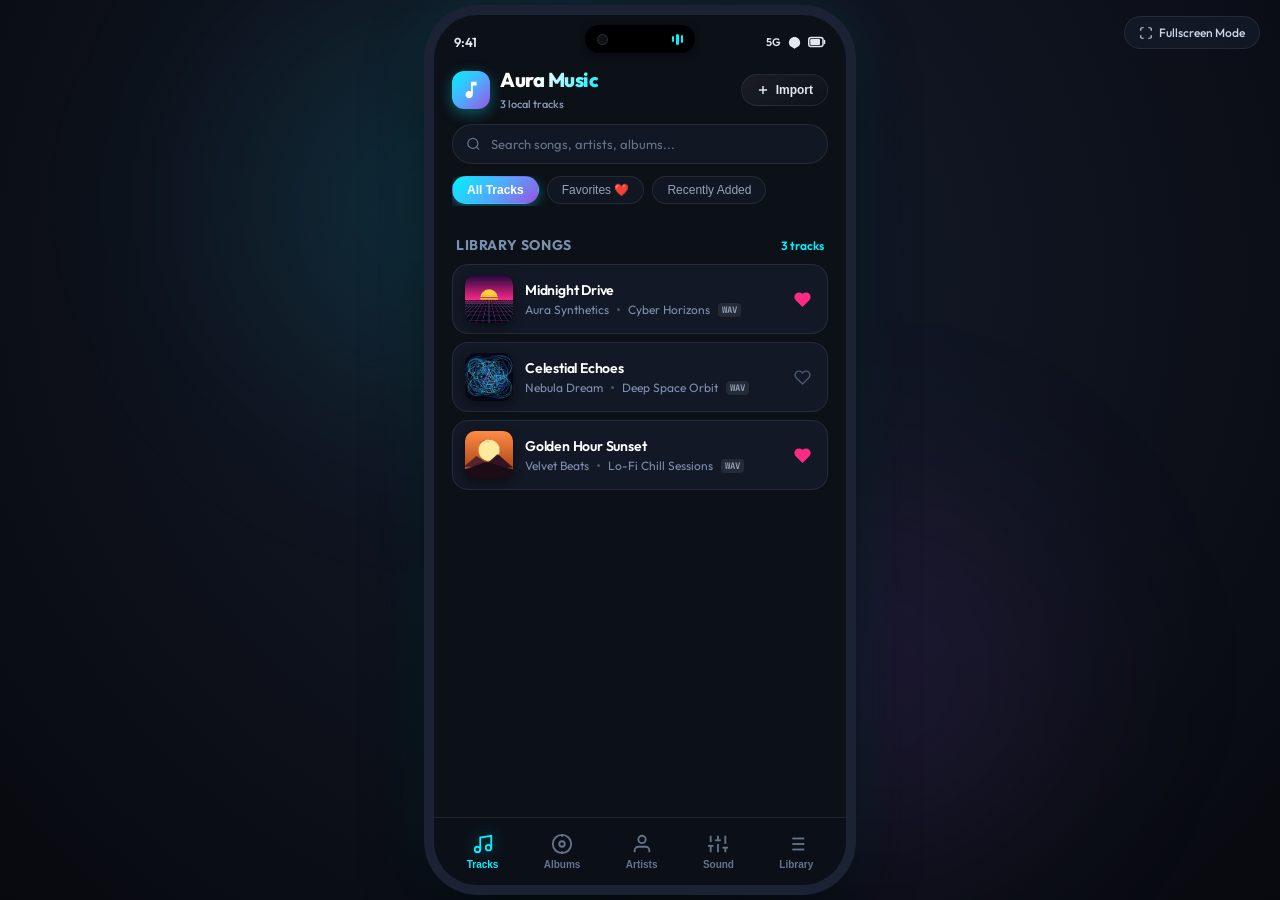
==== index.html @ 07eed544 "feat: initial commit for Aura Local MP3 Player (Web + Android)" ====
<!DOCTYPE html>
<html lang="en">
<head>
  <meta charset="UTF-8">
  <meta name="viewport" content="width=device-width, initial-scale=1.0, maximum-scale=1.0, user-scalable=no, viewport-fit=cover">
  <title>Aura — Local MP3 & Audio Player</title>
  <meta name="description" content="Sleek, high-fidelity local MP3 music player with 5-band equalizer, audio visualizer, ID3 tags, and offline IndexedDB library.">
  <meta name="theme-color" content="#07090e">
  <meta name="apple-mobile-web-app-capable" content="yes">
  <meta name="apple-mobile-web-app-status-bar-style" content="black-translucent">
  <link rel="manifest" href="manifest.json">
  <link rel="icon" type="image/png" href="assets/icon-192.png">
  <link rel="stylesheet" href="style.css">
</head>
<body>

  <!-- Desktop Device Viewport Frame Wrapper -->
  <div class="device-viewport" id="device-viewport">
    
    <!-- Ambient Background Neon Glows -->
    <div class="ambient-glow-1"></div>
    <div class="ambient-glow-2"></div>

    <!-- Desktop Toolbar (For toggling Phone Mockup Frame vs Edge-to-Edge) -->
    <div class="desktop-controls-bar">
      <button class="desktop-btn" id="toggle-desktop-frame" title="Toggle Fullscreen vs Mobile Mockup">
        <svg width="14" height="14" viewBox="0 0 24 24" fill="none" stroke="currentColor" stroke-width="2">
          <path d="M8 3H5a2 2 0 0 0-2 2v3m18 0V5a2 2 0 0 0-2-2h-3m0 18h3a2 2 0 0 0 2-2v-3M3 16v3a2 2 0 0 0 2 2h3"/>
        </svg>
        <span>Fullscreen Mode</span>
      </button>
    </div>

    <!-- Phone Shell / App Root -->
    <main class="mobile-shell" id="mobile-shell">

      <!-- Dynamic Island / Hardware Notch -->
      <div class="mobile-notch-island" id="notch-island">
        <div class="island-camera"></div>
        <div class="island-audio-indicator">
          <span></span><span></span><span></span>
        </div>
      </div>

      <!-- Mobile Status Bar -->
      <header class="mobile-status-bar">
        <span class="status-time">9:41</span>
        <div class="status-bar-icons">
          <span>5G</span>
          <svg width="15" height="15" viewBox="0 0 24 24" fill="currentColor">
            <path d="M12 3c-4.97 0-9 4.03-9 9 0 2.12.74 4.07 1.97 5.61L12 22l7.03-4.39C20.26 16.07 21 14.12 21 12c0-4.97-4.03-9-9-9z"/>
          </svg>
          <svg width="18" height="12" viewBox="0 0 24 14" fill="currentColor">
            <rect x="1" y="1" width="19" height="12" rx="3" fill="none" stroke="currentColor" stroke-width="2"/>
            <rect x="3" y="3" width="13" height="8" rx="1.5" fill="currentColor"/>
            <path d="M22 5v4" stroke="currentColor" stroke-width="2" stroke-linecap="round"/>
          </svg>
        </div>
      </header>

      <!-- App Header & Navigation Toolbar -->
      <section class="app-header">
        <div class="header-top-row">
          <div class="brand-wrapper">
            <div class="brand-icon-box">
              <svg viewBox="0 0 24 24">
                <path d="M12 3v10.55c-.59-.34-1.27-.55-2-.55-2.21 0-4 1.79-4 4s1.79 4 4 4 4-1.79 4-4V7h4V3h-6z"/>
              </svg>
            </div>
            <div class="brand-text">
              <h1>Aura Music</h1>
              <span class="library-stat">0 local tracks</span>
            </div>
          </div>

          <button class="import-trigger-btn" id="import-trigger-btn" title="Add MP3s">
            <svg width="14" height="14" viewBox="0 0 24 24" fill="none" stroke="currentColor" stroke-width="2.5">
              <line x1="12" y1="5" x2="12" y2="19"></line>
              <line x1="5" y1="12" x2="19" y2="12"></line>
            </svg>
            <span>Import</span>
          </button>
        </div>

        <!-- Search Bar -->
        <div class="search-container">
          <svg class="search-icon" viewBox="0 0 24 24" fill="none" stroke="currentColor" stroke-width="2">
            <circle cx="11" cy="11" r="8"></circle>
            <line x1="21" y1="21" x2="16.65" y2="16.65"></line>
          </svg>
          <input type="text" class="search-input" id="search-input" placeholder="Search songs, artists, albums..." autocomplete="off">
          <button class="search-clear-btn" id="search-clear">&times;</button>
        </div>

        <!-- Filter Chips Row -->
        <div class="filter-chips-row">
          <button class="filter-chip active" data-filter="all">All Tracks</button>
          <button class="filter-chip" data-filter="fav">Favorites ❤️</button>
          <button class="filter-chip" data-filter="recent">Recently Added</button>
        </div>
      </section>

      <!-- Scrollable Main View Area -->
      <div class="app-content">

        <!-- 1. Tracks View -->
        <section class="view-section active-view" id="view-tracks">
          
          <!-- Empty State (Shown when no tracks are loaded) -->
          <div class="empty-library-card" id="empty-library-state">
            <div class="empty-icon-pulse">
              <svg viewBox="0 0 24 24" fill="none" stroke-width="1.8">
                <path d="M9 18V5l12-2v13"></path>
                <circle cx="6" cy="18" r="3"></circle>
                <circle cx="18" cy="16" r="3"></circle>
              </svg>
            </div>
            <h2 class="empty-title">Your Library is Empty</h2>
            <p class="empty-desc">Tap below to load local MP3 files or music folders from your device storage.</p>
            <div class="empty-actions-group">
              <button class="primary-action-btn" onclick="document.getElementById('file-input-files').click()">
                <svg width="16" height="16" viewBox="0 0 24 24" fill="none" stroke="currentColor" stroke-width="2">
                  <path d="M21 15v4a2 2 0 0 1-2 2H5a2 2 0 0 1-2-2v-4"></path>
                  <polyline points="17 8 12 3 7 8"></polyline>
                  <line x1="12" y1="3" x2="12" y2="15"></line>
                </svg>
                Select MP3 Files
              </button>
              <button class="secondary-action-btn" onclick="document.getElementById('file-input-folder').click()">
                <svg width="15" height="15" viewBox="0 0 24 24" fill="none" stroke="currentColor" stroke-width="2">
                  <path d="M22 19a2 2 0 0 1-2 2H4a2 2 0 0 1-2-2V5a2 2 0 0 1 2-2h5l2 3h9a2 2 0 0 1 2 2z"></path>
                </svg>
                Select Music Folder
              </button>
              <button class="secondary-action-btn" onclick="auraApp.loadDefaultDemoTracks(true)">
                <svg width="15" height="15" viewBox="0 0 24 24" fill="none" stroke="currentColor" stroke-width="2">
                  <polygon points="5 3 19 12 5 21 5 3"></polygon>
                </svg>
                Load Built-in Demo Tracks
              </button>
            </div>
          </div>

          <!-- Tracks List Container -->
          <div class="track-list-header">
            <span class="section-headline">Library Songs</span>
            <span class="tracks-count-badge" id="tracks-count-badge">0 tracks</span>
          </div>
          <div class="tracks-container" id="tracks-container"></div>
        </section>

        <!-- 2. Albums View -->
        <section class="view-section" id="view-albums">
          <div class="track-list-header">
            <span class="section-headline">Albums</span>
          </div>
          <div class="albums-grid" id="albums-grid"></div>
        </section>

        <!-- 3. Artists View -->
        <section class="view-section" id="view-artists">
          <div class="track-list-header">
            <span class="section-headline">Artists</span>
          </div>
          <div class="artists-list" id="artists-list"></div>
        </section>

        <!-- 4. Equalizer View -->
        <section class="view-section" id="view-eq">
          <div class="eq-view-container">
            <div class="eq-card">
              <div class="eq-header-row">
                <h3>5-Band Studio Equalizer</h3>
                <span style="font-size:11px; color:var(--cyan-bright); font-weight:600;">32-bit DSP</span>
              </div>

              <!-- EQ Presets -->
              <div class="eq-presets-chips">
                <button class="preset-chip active" data-preset="flat">Flat</button>
                <button class="preset-chip" data-preset="bass">Bass Boost</button>
                <button class="preset-chip" data-preset="edm">EDM / Club</button>
                <button class="preset-chip" data-preset="rock">Rock</button>
                <button class="preset-chip" data-preset="vocal">Vocal</button>
                <button class="preset-chip" data-preset="acoustic">Acoustic</button>
                <button class="preset-chip" data-preset="chill">Chill Lo-Fi</button>
                <button class="preset-chip" data-preset="night">Night Mode</button>
              </div>

              <!-- Sliders Rack -->
              <div class="eq-sliders-rack">
                <div class="eq-slider-col">
                  <span class="eq-slider-gain-label">0dB</span>
                  <div class="eq-range-wrapper">
                    <input type="range" class="eq-vertical-slider" min="-12" max="12" step="0.5" value="0">
                  </div>
                  <span class="eq-slider-freq-label">60Hz</span>
                </div>

                <div class="eq-slider-col">
                  <span class="eq-slider-gain-label">0dB</span>
                  <div class="eq-range-wrapper">
                    <input type="range" class="eq-vertical-slider" min="-12" max="12" step="0.5" value="0">
                  </div>
                  <span class="eq-slider-freq-label">230Hz</span>
                </div>

                <div class="eq-slider-col">
                  <span class="eq-slider-gain-label">0dB</span>
                  <div class="eq-range-wrapper">
                    <input type="range" class="eq-vertical-slider" min="-12" max="12" step="0.5" value="0">
                  </div>
                  <span class="eq-slider-freq-label">910Hz</span>
                </div>

                <div class="eq-slider-col">
                  <span class="eq-slider-gain-label">0dB</span>
                  <div class="eq-range-wrapper">
                    <input type="range" class="eq-vertical-slider" min="-12" max="12" step="0.5" value="0">
                  </div>
                  <span class="eq-slider-freq-label">3.6kHz</span>
                </div>

                <div class="eq-slider-col">
                  <span class="eq-slider-gain-label">0dB</span>
                  <div class="eq-range-wrapper">
                    <input type="range" class="eq-vertical-slider" min="-12" max="12" step="0.5" value="0">
                  </div>
                  <span class="eq-slider-freq-label">14kHz</span>
                </div>
              </div>

              <!-- FX Section (Bass Boost) -->
              <div class="eq-fx-row">
                <div class="fx-card">
                  <div class="fx-title">
                    <span>Bass Resonator</span>
                    <span id="bass-val-label" style="color:var(--purple-vibrant)">+0dB</span>
                  </div>
                  <input type="range" class="fx-slider" id="bass-boost-slider" min="0" max="10" step="0.5" value="0">
                </div>
                <div class="fx-card">
                  <div class="fx-title">
                    <span>Visualizer Style</span>
                    <span style="color:var(--cyan-bright)">Active</span>
                  </div>
                  <div style="font-size:11px; color:#8fa0be; margin-top:4px;">Toggle in player sheet</div>
                </div>
              </div>

            </div>
          </div>
        </section>

        <!-- 5. Playlists View -->
        <section class="view-section" id="view-playlists">
          <div class="playlist-header-actions">
            <span class="section-headline">Playlists & Collections</span>
            <button class="create-playlist-btn" id="create-playlist-btn">
              <svg width="14" height="14" viewBox="0 0 24 24" fill="none" stroke="currentColor" stroke-width="2.5">
                <line x1="12" y1="5" x2="12" y2="19"></line>
                <line x1="5" y1="12" x2="19" y2="12"></line>
              </svg>
              <span>New Playlist</span>
            </button>
          </div>
          <div class="playlists-list" id="playlists-list"></div>
        </section>

      </div>

      <!-- Docked Floating Mini Player -->
      <aside class="mini-player-container" id="mini-player" style="display:none;">
        <div class="mini-progress-track">
          <div class="mini-progress-fill" id="mini-progress-fill"></div>
        </div>

        <div class="mini-thumb-spinning" id="mini-thumb-spinning">
          <img id="mini-cover-img" src="assets/icon-192.png" alt="Cover">
          <div class="mini-center-hole"></div>
        </div>

        <div class="mini-track-meta">
          <div class="mini-track-title" id="mini-title">Track Title</div>
          <div class="mini-track-artist" id="mini-artist">Artist</div>
        </div>

        <div class="mini-controls-cluster">
          <button class="mini-btn mini-play-btn" id="mini-play-btn" title="Play/Pause">
            <svg viewBox="0 0 24 24"><polygon points="5 3 19 12 5 21 5 3"></polygon></svg>
          </button>
          <button class="mini-btn" id="mini-next-btn" title="Next Track">
            <svg width="20" height="20" viewBox="0 0 24 24" fill="none" stroke="currentColor" stroke-width="2">
              <polygon points="5 4 15 12 5 20 5 4"></polygon>
              <line x1="19" y1="5" x2="19" y2="19"></line>
            </svg>
          </button>
        </div>
      </aside>

      <!-- Bottom Tab Navigation Bar -->
      <nav class="bottom-nav-bar">
        <button class="nav-item-btn active" data-view="tracks">
          <svg viewBox="0 0 24 24" fill="none"><path d="M9 18V5l12-2v13"/><circle cx="6" cy="18" r="3"/><circle cx="18" cy="16" r="3"/></svg>
          <span>Tracks</span>
        </button>
        <button class="nav-item-btn" data-view="albums">
          <svg viewBox="0 0 24 24" fill="none"><circle cx="12" cy="12" r="10"/><circle cx="12" cy="12" r="3"/><line x1="12" y1="2" x2="12" y2="4"/><line x1="12" y1="20" x2="12" y2="22"/></svg>
          <span>Albums</span>
        </button>
        <button class="nav-item-btn" data-view="artists">
          <svg viewBox="0 0 24 24" fill="none"><path d="M20 21v-2a4 4 0 0 0-4-4H8a4 4 0 0 0-4 4v2"/><circle cx="12" cy="7" r="4"/></svg>
          <span>Artists</span>
        </button>
        <button class="nav-item-btn" data-view="eq">
          <svg viewBox="0 0 24 24" fill="none"><line x1="4" y1="21" x2="4" y2="14"/><line x1="4" y1="10" x2="4" y2="3"/><line x1="12" y1="21" x2="12" y2="12"/><line x1="12" y1="8" x2="12" y2="3"/><line x1="20" y1="21" x2="20" y2="16"/><line x1="20" y1="12" x2="20" y2="3"/><line x1="1" y1="14" x2="7" y2="14"/><line x1="9" y1="8" x2="15" y2="8"/><line x1="17" y1="16" x2="23" y2="16"/></svg>
          <span>Sound</span>
        </button>
        <button class="nav-item-btn" data-view="playlists">
          <svg viewBox="0 0 24 24" fill="none"><line x1="8" y1="6" x2="21" y2="6"/><line x1="8" y1="12" x2="21" y2="12"/><line x1="8" y1="18" x2="21" y2="18"/><line x1="3" y1="6" x2="3.01" y2="6"/><line x1="3" y1="12" x2="3.01" y2="12"/><line x1="3" y1="18" x2="3.01" y2="18"/></svg>
          <span>Library</span>
        </button>
      </nav>

      <!-- Full-Screen Now Playing Sheet Modal -->
      <div class="player-sheet-modal" id="player-sheet-modal">
        <div class="sheet-drag-handle" id="sheet-drag-handle"></div>

        <div class="sheet-top-nav">
          <button class="sheet-nav-btn" id="sheet-close-btn" title="Minimize">
            <svg width="20" height="20" viewBox="0 0 24 24" fill="none" stroke="currentColor" stroke-width="2">
              <polyline points="6 9 12 15 18 9"></polyline>
            </svg>
          </button>
          <div class="sheet-top-title">
            <span>Playing from Local Library</span>
            <h3>Now Playing</h3>
          </div>
          <button class="sheet-nav-btn" id="btn-eq-shortcut" title="Equalizer">
            <svg width="18" height="18" viewBox="0 0 24 24" fill="none" stroke="currentColor" stroke-width="2">
              <line x1="4" y1="21" x2="4" y2="14"/><line x1="4" y1="10" x2="4" y2="3"/>
              <line x1="12" y1="21" x2="12" y2="12"/><line x1="12" y1="8" x2="12" y2="3"/>
              <line x1="20" y1="21" x2="20" y2="16"/><line x1="20" y1="12" x2="20" y2="3"/>
            </svg>
          </button>
        </div>

        <!-- Center Display: Vinyl Record + Canvas Visualizer -->
        <div class="player-art-visualizer-container">
          <canvas class="visualizer-canvas-layer" id="visualizer-canvas" width="320" height="320"></canvas>
          
          <div class="vinyl-disc-wrapper" id="vinyl-disc-wrapper">
            <div class="vinyl-grooves"></div>
            <div class="vinyl-center-art">
              <img id="vinyl-cover-img" src="assets/icon-192.png" alt="Cover">
            </div>
            <div class="vinyl-spindle-hole"></div>
          </div>

          <button class="visualizer-mode-toggle" id="viz-mode-toggle" title="Switch Visualizer Style">BARS</button>
        </div>

        <!-- Song Metadata Row -->
        <div class="sheet-song-info">
          <div class="sheet-title-col">
            <h2 class="sheet-song-title" id="sheet-title">Song Title</h2>
            <p class="sheet-song-artist" id="sheet-artist">Artist — Album</p>
          </div>
          <button class="sheet-fav-btn" id="sheet-fav-btn" title="Favorite">
            <svg viewBox="0 0 24 24" fill="none" stroke="currentColor" stroke-width="2">
              <path d="M20.84 4.61a5.5 5.5 0 0 0-7.78 0L12 5.67l-1.06-1.06a5.5 5.5 0 0 0-7.78 7.78l1.06 1.06L12 21.23l7.78-7.78 1.06-1.06a5.5 5.5 0 0 0 0-7.78z"></path>
            </svg>
          </button>
        </div>

        <!-- Scrubber -->
        <div class="scrubber-container">
          <div class="scrub-bar" id="scrub-bar">
            <div class="scrub-progress" id="scrub-progress">
              <div class="scrub-thumb"></div>
            </div>
          </div>
          <div class="time-row">
            <span id="time-current">0:00</span>
            <span id="time-total">0:00</span>
          </div>
        </div>

        <!-- Main Controls -->
        <div class="core-controls-row">
          <button class="ctrl-btn" id="btn-shuffle" title="Shuffle">
            <svg width="20" height="20" viewBox="0 0 24 24" fill="none" stroke="currentColor" stroke-width="2">
              <polyline points="16 3 21 3 21 8"></polyline>
              <line x1="4" y1="20" x2="21" y2="3"></line>
              <polyline points="21 16 21 21 16 21"></polyline>
              <line x1="15" y1="15" x2="21" y2="21"></line>
              <line x1="4" y1="4" x2="9" y2="9"></line>
            </svg>
          </button>

          <button class="ctrl-btn" id="btn-prev" title="Previous">
            <svg width="28" height="28" viewBox="0 0 24 24" fill="none" stroke="currentColor" stroke-width="2">
              <polygon points="19 20 9 12 19 4 19 20"></polygon>
              <line x1="5" y1="19" x2="5" y2="5"></line>
            </svg>
          </button>

          <button class="main-play-pause-btn" id="btn-main-play" title="Play/Pause">
            <svg viewBox="0 0 24 24"><polygon points="5 3 19 12 5 21 5 3"></polygon></svg>
          </button>

          <button class="ctrl-btn" id="btn-next" title="Next">
            <svg width="28" height="28" viewBox="0 0 24 24" fill="none" stroke="currentColor" stroke-width="2">
              <polygon points="5 4 15 12 5 20 5 4"></polygon>
              <line x1="19" y1="5" x2="19" y2="19"></line>
            </svg>
          </button>

          <button class="ctrl-btn active" id="btn-repeat" title="Repeat">
            <svg width="20" height="20" viewBox="0 0 24 24" fill="none" stroke="currentColor" stroke-width="2">
              <polyline points="17 1 21 5 17 9"></polyline>
              <path d="M3 11V9a4 4 0 0 1 4-4h14"></path>
              <polyline points="7 23 3 19 7 15"></polyline>
              <path d="M21 13v2a4 4 0 0 1-4 4H3"></path>
            </svg>
          </button>
        </div>

        <!-- Secondary Actions (Speed, Sleep Timer, Track Metadata) -->
        <div class="secondary-actions-bar">
          <button class="sec-action-btn" id="btn-speed" title="Playback Speed">
            <svg viewBox="0 0 24 24" fill="none"><circle cx="12" cy="12" r="10"/><polyline points="12 6 12 12 14 14"/></svg>
            <span>1.0x</span>
          </button>

          <button class="sec-action-btn" id="btn-timer" title="Sleep Timer">
            <svg viewBox="0 0 24 24" fill="none"><path d="M21 12.79A9 9 0 1 1 11.21 3 7 7 0 0 0 21 12.79z"/></svg>
            <span>Timer</span>
          </button>

          <button class="sec-action-btn" id="btn-info" title="Track ID3 Tags">
            <svg viewBox="0 0 24 24" fill="none"><circle cx="12" cy="12" r="10"/><line x1="12" y1="16" x2="12" y2="12"/><line x1="12" y1="8" x2="12.01" y2="8"/></svg>
            <span>Details</span>
          </button>
        </div>

      </div>

      <!-- Modals -->

      <!-- 1. Import Modal -->
      <div class="modal-overlay" id="import-modal">
        <div class="modal-card-bottom">
          <div class="modal-header-row">
            <h3>Add Local Music</h3>
            <button class="modal-close-btn">&times;</button>
          </div>
          <div class="import-options-grid">
            <div class="import-opt-card" id="opt-pick-files">
              <div class="import-opt-icon">
                <svg viewBox="0 0 24 24"><path d="M14 2H6a2 2 0 0 0-2 2v16a2 2 0 0 0 2 2h12a2 2 0 0 0 2-2V8z"/><polyline points="14 2 14 8 20 8"/><line x1="12" y1="18" x2="12" y2="12"/><line x1="9" y1="15" x2="15" y2="15"/></svg>
              </div>
              <div class="import-opt-text">
                <h4>Select Audio Files</h4>
                <p>Choose MP3, WAV, M4A, FLAC, or OGG tracks</p>
              </div>
            </div>

            <div class="import-opt-card" id="opt-pick-folder">
              <div class="import-opt-icon" style="background:linear-gradient(135deg, #4facfe, #00f2fe);">
                <svg viewBox="0 0 24 24"><path d="M22 19a2 2 0 0 1-2 2H4a2 2 0 0 1-2-2V5a2 2 0 0 1 2-2h5l2 3h9a2 2 0 0 1 2 2z"/></svg>
              </div>
              <div class="import-opt-text">
                <h4>Import Entire Music Folder</h4>
                <p>Import all audio files from a directory at once</p>
              </div>
            </div>

            <div class="import-opt-card" id="opt-add-demos">
              <div class="import-opt-icon" style="background:linear-gradient(135deg, #ff2a85, #ff7300);">
                <svg viewBox="0 0 24 24"><polygon points="5 3 19 12 5 21 5 3"></polygon></svg>
              </div>
              <div class="import-opt-text">
                <h4>Load High-Fi Demo Tracks</h4>
                <p>Synthwave, Ambient Space, and Lo-Fi Chill</p>
              </div>
            </div>

            <div class="import-opt-card" id="opt-clear-all" style="border-color:rgba(255, 68, 68, 0.3);">
              <div class="import-opt-icon" style="background:linear-gradient(135deg, #ff416c, #ff4b2b);">
                <svg viewBox="0 0 24 24"><polyline points="3 6 5 6 21 6"/><path d="M19 6v14a2 2 0 0 1-2 2H7a2 2 0 0 1-2-2V6m3 0V4a2 2 0 0 1 2-2h4a2 2 0 0 1 2 2v2"/></svg>
              </div>
              <div class="import-opt-text">
                <h4 style="color:#ff6b6b">Clear Library Cache</h4>
                <p>Remove all stored offline tracks from device</p>
              </div>
            </div>
          </div>
        </div>
      </div>

      <!-- 2. Sleep Timer Modal -->
      <div class="modal-overlay" id="timer-modal">
        <div class="modal-card-bottom">
          <div class="modal-header-row">
            <h3>Sleep Timer</h3>
            <button class="modal-close-btn">&times;</button>
          </div>
          <div style="display:grid; grid-template-columns:1fr 1fr; gap:10px;">
            <button class="secondary-action-btn timer-opt-btn" data-minutes="15">15 Minutes</button>
            <button class="secondary-action-btn timer-opt-btn" data-minutes="30">30 Minutes</button>
            <button class="secondary-action-btn timer-opt-btn" data-minutes="45">45 Minutes</button>
            <button class="secondary-action-btn timer-opt-btn" data-minutes="60">1 Hour</button>
            <button class="secondary-action-btn timer-opt-btn" data-minutes="0" style="grid-column:1/-1; color:#ff6b6b; border-color:rgba(255,68,68,0.3)">Turn Off Timer</button>
          </div>
        </div>
      </div>

      <!-- 3. Track Details / ID3 Inspector Modal -->
      <div class="modal-overlay" id="info-modal">
        <div class="modal-card-bottom">
          <div class="modal-header-row">
            <h3>Track Metadata</h3>
            <button class="modal-close-btn">&times;</button>
          </div>
          <div style="display:flex; flex-direction:column; gap:12px; font-size:13px;">
            <div style="display:flex; justify-content:space-between; border-bottom:1px solid rgba(255,255,255,0.06); padding-bottom:8px;">
              <span style="color:#7b8fae;">Title</span>
              <strong id="info-title" style="color:#fff;">-</strong>
            </div>
            <div style="display:flex; justify-content:space-between; border-bottom:1px solid rgba(255,255,255,0.06); padding-bottom:8px;">
              <span style="color:#7b8fae;">Artist</span>
              <strong id="info-artist" style="color:#fff;">-</strong>
            </div>
            <div style="display:flex; justify-content:space-between; border-bottom:1px solid rgba(255,255,255,0.06); padding-bottom:8px;">
              <span style="color:#7b8fae;">Album</span>
              <strong id="info-album" style="color:#fff;">-</strong>
            </div>
            <div style="display:flex; justify-content:space-between; border-bottom:1px solid rgba(255,255,255,0.06); padding-bottom:8px;">
              <span style="color:#7b8fae;">Genre / Year</span>
              <strong style="color:#fff;"><span id="info-genre">-</span> / <span id="info-year">-</span></strong>
            </div>
            <div style="display:flex; justify-content:space-between; border-bottom:1px solid rgba(255,255,255,0.06); padding-bottom:8px;">
              <span style="color:#7b8fae;">Format & Storage</span>
              <strong style="color:var(--cyan-bright);"><span id="info-format">-</span> • <span id="info-size">-</span></strong>
            </div>
          </div>
      <!-- 4. Playlist Modal -->
      <div class="modal-overlay" id="playlist-modal">
        <div class="modal-card-bottom">
          <div class="modal-header-row">
            <h3>New Playlist</h3>
            <button class="modal-close-btn">&times;</button>
          </div>
          <div style="display:flex; flex-direction:column; gap:14px;">
            <input type="text" id="playlist-name-input" class="search-input" placeholder="Playlist name (e.g. Chill Beats)" style="border-radius:12px; padding:0 16px;">
            <button class="primary-action-btn" id="save-playlist-btn">Create Playlist</button>
          </div>
        </div>
      </div>

      <!-- Toast Notice -->
      <div class="toast-notice" id="toast-notice">Notice message</div>

      <!-- Hidden Native File Inputs -->
      <input type="file" id="file-input-files" multiple accept="audio/*,.mp3,.wav,.ogg,.m4a,.flac,.aac" style="display:none;">
      <input type="file" id="file-input-folder" webkitdirectory style="display:none;">

    </main>
  </div>

  <!-- JavaScript Modules -->
  <script src="id3-parser.js"></script>
  <script src="db.js"></script>
  <script src="audio-engine.js"></script>
  <script src="app.js"></script>
  <script>
    // Register Service Worker for Offline PWA Installation
    if ('serviceWorker' in navigator) {
      window.addEventListener('load', () => {
        navigator.serviceWorker.register('./sw.js').catch(err => {
          console.log('ServiceWorker registration optional:', err);
        });
      });
    }
  </script>
</body>
</html>
---- style.css ----
/* ==========================================================================
   Aura Mobile Music Player - Design System & Modern Cyber-Luxury Aesthetics
   ========================================================================== */

@import url('https://fonts.googleapis.com/css2?family=Outfit:wght@300;400;500;600;700;800&family=JetBrains+Mono:wght@400;500;600&display=swap');

:root {
  /* Color Palette */
  --bg-darkest: #07090e;
  --bg-primary: #0c1017;
  --bg-secondary: #131926;
  --bg-card: rgba(23, 30, 47, 0.65);
  --bg-card-hover: rgba(32, 42, 66, 0.85);
  --bg-glass: rgba(18, 24, 38, 0.72);
  --bg-glass-heavy: rgba(12, 16, 25, 0.92);

  /* Accents & Gradients */
  --cyan-bright: #00f2fe;
  --cyan-glow: rgba(0, 242, 254, 0.35);
  --blue-electric: #4facfe;
  --purple-vibrant: #9b51e0;
  --purple-glow: rgba(155, 81, 224, 0.35);
  --pink-neon: #ff2a85;
  --amber-warm: #ffb347;

  --accent-gradient: linear-gradient(135deg, #00f2fe 0%, #4facfe 50%, #9b51e0 100%);
  --accent-gradient-warm: linear-gradient(135deg, #ff2a85 0%, #ff7300 100%);
  --card-gradient: linear-gradient(145deg, rgba(255, 255, 255, 0.06) 0%, rgba(255, 255, 255, 0.01) 100%);

  /* Borders & Shadows */
  --border-subtle: rgba(255, 255, 255, 0.08);
  --border-bright: rgba(0, 242, 254, 0.4);
  --shadow-lg: 0 16px 36px rgba(0, 0, 0, 0.6);
  --shadow-glow: 0 0 28px rgba(0, 242, 254, 0.25);
  --shadow-neon-pink: 0 0 24px rgba(255, 42, 133, 0.3);

  /* Typography */
  --font-main: 'Outfit', -apple-system, BlinkMacSystemFont, 'Segoe UI', Roboto, sans-serif;
  --font-mono: 'JetBrains Mono', monospace;

  /* Layout & Dimensions */
  --phone-width: 412px;
  --phone-height: 870px;
  --nav-height: 68px;
  --mini-player-height: 72px;
  --radius-sm: 10px;
  --radius-md: 16px;
  --radius-lg: 24px;
  --radius-full: 9999px;

  /* Transitions */
  --transition-fast: 0.15s cubic-bezier(0.4, 0, 0.2, 1);
  --transition-normal: 0.3s cubic-bezier(0.16, 1, 0.3, 1);
  --transition-bounce: 0.45s cubic-bezier(0.34, 1.56, 0.64, 1);
}

/* Base Reset & Setup */
*, *::before, *::after {
  box-sizing: border-box;
  margin: 0;
  padding: 0;
  -webkit-tap-highlight-color: transparent;
  user-select: none;
}

html, body {
  width: 100%;
  height: 100%;
  background-color: var(--bg-darkest);
  color: #f0f4fc;
  font-family: var(--font-main);
  overflow: hidden;
  position: fixed;
}

/* Device Simulator Wrapper (Centers phone on desktop, edge-to-edge on mobile) */
.device-viewport {
  width: 100vw;
  height: 100vh;
  display: flex;
  align-items: center;
  justify-content: center;
  background: radial-gradient(circle at 50% 30%, #161c2d 0%, #07090e 100%);
  position: relative;
  overflow: hidden;
}

/* Background Ambient Lighting Glows */
.ambient-glow-1 {
  position: absolute;
  width: 600px;
  height: 600px;
  background: radial-gradient(circle, rgba(0, 242, 254, 0.12) 0%, transparent 70%);
  top: -100px;
  left: 10%;
  pointer-events: none;
  filter: blur(80px);
  z-index: 1;
}

.ambient-glow-2 {
  position: absolute;
  width: 550px;
  height: 550px;
  background: radial-gradient(circle, rgba(155, 81, 224, 0.14) 0%, transparent 70%);
  bottom: -50px;
  right: 10%;
  pointer-events: none;
  filter: blur(80px);
  z-index: 1;
}

/* Phone Frame (Mockup Frame) */
.mobile-shell {
  width: 100%;
  height: 100%;
  max-width: var(--phone-width);
  max-height: var(--phone-height);
  background: var(--bg-primary);
  position: relative;
  border-radius: 44px;
  box-shadow: 0 0 0 10px #1a2233, 0 25px 65px rgba(0, 0, 0, 0.85), 0 0 60px rgba(0, 242, 254, 0.15);
  display: flex;
  flex-direction: column;
  overflow: hidden;
  z-index: 10;
  transition: max-width 0.35s ease, max-height 0.35s ease, border-radius 0.35s ease, box-shadow 0.35s ease;
}

/* Fullscreen Mode (When user switches or on actual mobile) */
.device-viewport.fullscreen-mode .mobile-shell {
  max-width: 100vw;
  max-height: 100vh;
  border-radius: 0;
  box-shadow: none;
}

@media (max-width: 480px) {
  .mobile-shell {
    max-width: 100vw !important;
    max-height: 100vh !important;
    border-radius: 0 !important;
    box-shadow: none !important;
  }
}

/* Top Phone Hardware Elements */
.mobile-notch-island {
  position: absolute;
  top: 10px;
  left: 50%;
  transform: translateX(-50%);
  width: 110px;
  height: 28px;
  background: #000;
  border-radius: 20px;
  z-index: 100;
  display: flex;
  align-items: center;
  justify-content: space-between;
  padding: 0 12px;
  box-shadow: 0 2px 8px rgba(0,0,0,0.4);
  transition: width 0.3s var(--transition-bounce), height 0.3s ease;
}

.island-camera {
  width: 11px;
  height: 11px;
  border-radius: 50%;
  background: #111;
  border: 1.5px solid #283044;
}

.island-audio-indicator {
  display: flex;
  gap: 2px;
  align-items: center;
  height: 12px;
}

.island-audio-indicator span {
  width: 2.5px;
  height: 6px;
  background: var(--cyan-bright);
  border-radius: 2px;
  animation: soundBars 1s ease-in-out infinite alternate;
}

.island-audio-indicator span:nth-child(2) { animation-delay: 0.2s; height: 11px; }
.island-audio-indicator span:nth-child(3) { animation-delay: 0.4s; height: 8px; }

@keyframes soundBars {
  0% { transform: scaleY(0.4); }
  100% { transform: scaleY(1.2); }
}

/* Status Bar */
.mobile-status-bar {
  height: 44px;
  padding: 10px 20px 0 20px;
  display: flex;
  justify-content: space-between;
  align-items: center;
  font-size: 13px;
  font-weight: 600;
  letter-spacing: -0.2px;
  color: #e2e8f0;
  z-index: 50;
}

.status-bar-icons {
  display: flex;
  align-items: center;
  gap: 6px;
  font-size: 11px;
}

/* Frame Desktop Controls bar */
.desktop-controls-bar {
  position: absolute;
  top: 16px;
  right: 20px;
  display: flex;
  gap: 10px;
  z-index: 120;
}

.desktop-btn {
  background: var(--bg-card);
  border: 1px solid var(--border-subtle);
  color: #cad5e8;
  padding: 8px 14px;
  border-radius: var(--radius-full);
  font-size: 12px;
  font-family: var(--font-main);
  font-weight: 500;
  cursor: pointer;
  display: flex;
  align-items: center;
  gap: 6px;
  backdrop-filter: blur(12px);
  transition: all var(--transition-fast);
}

.desktop-btn:hover {
  background: var(--bg-card-hover);
  color: #fff;
  border-color: var(--cyan-bright);
  box-shadow: 0 0 12px var(--cyan-glow);
}

/* ==========================================================================
   App Header & Toolbar
   ========================================================================== */
.app-header {
  padding: 8px 18px 12px 18px;
  display: flex;
  flex-direction: column;
  gap: 12px;
  z-index: 40;
}

.header-top-row {
  display: flex;
  justify-content: space-between;
  align-items: center;
}

.brand-wrapper {
  display: flex;
  align-items: center;
  gap: 10px;
}

.brand-icon-box {
  width: 38px;
  height: 38px;
  border-radius: 12px;
  background: var(--accent-gradient);
  display: flex;
  align-items: center;
  justify-content: center;
  box-shadow: 0 4px 14px var(--cyan-glow);
}

.brand-icon-box svg {
  width: 22px;
  height: 22px;
  fill: #fff;
}

.brand-text h1 {
  font-size: 20px;
  font-weight: 800;
  letter-spacing: -0.5px;
  background: linear-gradient(120deg, #ffffff 40%, var(--cyan-bright) 100%);
  -webkit-background-clip: text;
  -webkit-text-fill-color: transparent;
}

.brand-text .library-stat {
  font-size: 11px;
  color: #8a99b5;
  font-weight: 500;
}

/* Quick Import Button */
.import-trigger-btn {
  background: var(--card-gradient);
  border: 1px solid var(--border-subtle);
  color: #e2e8f0;
  padding: 8px 14px;
  border-radius: var(--radius-full);
  font-size: 12px;
  font-weight: 600;
  cursor: pointer;
  display: flex;
  align-items: center;
  gap: 6px;
  transition: all var(--transition-fast);
}

.import-trigger-btn:hover, .import-trigger-btn:active {
  border-color: var(--cyan-bright);
  box-shadow: 0 0 15px var(--cyan-glow);
  transform: translateY(-1px);
}

/* Search Bar */
.search-container {
  position: relative;
  width: 100%;
}

.search-input {
  width: 100%;
  height: 40px;
  background: rgba(19, 25, 38, 0.85);
  border: 1px solid var(--border-subtle);
  border-radius: var(--radius-full);
  padding: 0 40px 0 38px;
  font-size: 13px;
  color: #fff;
  font-family: var(--font-main);
  outline: none;
  transition: all var(--transition-fast);
}

.search-input::placeholder {
  color: #64748b;
}

.search-input:focus {
  border-color: var(--cyan-bright);
  box-shadow: 0 0 16px var(--cyan-glow);
  background: rgba(24, 32, 48, 0.95);
}

.search-icon {
  position: absolute;
  left: 14px;
  top: 50%;
  transform: translateY(-50%);
  width: 15px;
  height: 15px;
  stroke: #64748b;
  pointer-events: none;
}

.search-clear-btn {
  position: absolute;
  right: 12px;
  top: 50%;
  transform: translateY(-50%);
  background: none;
  border: none;
  color: #64748b;
  font-size: 16px;
  cursor: pointer;
  display: none;
}

/* Filter Chips Bar */
.filter-chips-row {
  display: flex;
  gap: 8px;
  overflow-x: auto;
  scrollbar-width: none;
  padding-bottom: 2px;
}

.filter-chips-row::-webkit-scrollbar {
  display: none;
}

.filter-chip {
  padding: 6px 14px;
  border-radius: var(--radius-full);
  background: rgba(22, 28, 44, 0.6);
  border: 1px solid var(--border-subtle);
  font-size: 12px;
  font-weight: 500;
  color: #94a3b8;
  cursor: pointer;
  white-space: nowrap;
  transition: all var(--transition-fast);
}

.filter-chip.active {
  background: var(--accent-gradient);
  color: #ffffff;
  border-color: transparent;
  box-shadow: 0 3px 12px var(--cyan-glow);
  font-weight: 600;
}

/* ==========================================================================
   Main Scrollable App Body
   ========================================================================== */
.app-content {
  flex: 1;
  overflow-y: auto;
  overflow-x: hidden;
  padding: 4px 18px 160px 18px; /* Padding for mini player & nav */
  position: relative;
  scrollbar-width: thin;
  scrollbar-color: rgba(255, 255, 255, 0.1) transparent;
}

.app-content::-webkit-scrollbar {
  width: 4px;
}
.app-content::-webkit-scrollbar-thumb {
  background: rgba(255, 255, 255, 0.15);
  border-radius: 4px;
}

/* View Sections */
.view-section {
  display: none;
  animation: fadeIn 0.25s ease-out;
}

.view-section.active-view {
  display: block;
}

@keyframes fadeIn {
  from { opacity: 0; transform: translateY(6px); }
  to { opacity: 1; transform: translateY(0); }
}

/* Empty State / Welcome Dropzone */
.empty-library-card {
  border: 2px dashed rgba(0, 242, 254, 0.25);
  background: rgba(18, 24, 38, 0.4);
  border-radius: var(--radius-lg);
  padding: 36px 20px;
  text-align: center;
  margin-top: 15px;
  display: flex;
  flex-direction: column;
  align-items: center;
  gap: 14px;
  backdrop-filter: blur(10px);
  transition: all var(--transition-normal);
}

.empty-library-card.drag-over {
  border-color: var(--cyan-bright);
  background: rgba(0, 242, 254, 0.1);
  box-shadow: 0 0 30px var(--cyan-glow);
  transform: scale(1.02);
}

.empty-icon-pulse {
  width: 64px;
  height: 64px;
  border-radius: 50%;
  background: rgba(0, 242, 254, 0.1);
  border: 1px solid var(--border-bright);
  display: flex;
  align-items: center;
  justify-content: center;
  box-shadow: 0 0 20px var(--cyan-glow);
}

.empty-icon-pulse svg {
  width: 32px;
  height: 32px;
  stroke: var(--cyan-bright);
}

.empty-title {
  font-size: 17px;
  font-weight: 700;
  color: #fff;
}

.empty-desc {
  font-size: 13px;
  color: #8fa0be;
  max-width: 280px;
  line-height: 1.45;
}

.empty-actions-group {
  display: flex;
  flex-direction: column;
  gap: 10px;
  width: 100%;
  max-width: 260px;
  margin-top: 8px;
}

.primary-action-btn {
  background: var(--accent-gradient);
  border: none;
  color: #fff;
  padding: 12px 18px;
  border-radius: var(--radius-full);
  font-size: 13px;
  font-weight: 700;
  cursor: pointer;
  box-shadow: 0 6px 18px var(--cyan-glow);
  display: flex;
  align-items: center;
  justify-content: center;
  gap: 8px;
  transition: transform var(--transition-fast), box-shadow var(--transition-fast);
}

.primary-action-btn:active {
  transform: scale(0.97);
}

.secondary-action-btn {
  background: rgba(255, 255, 255, 0.05);
  border: 1px solid var(--border-subtle);
  color: #cbd5e1;
  padding: 10px 18px;
  border-radius: var(--radius-full);
  font-size: 12px;
  font-weight: 600;
  cursor: pointer;
  display: flex;
  align-items: center;
  justify-content: center;
  gap: 8px;
  transition: all var(--transition-fast);
}

.secondary-action-btn:hover {
  background: rgba(255, 255, 255, 0.1);
  color: #fff;
}

/* ==========================================================================
   Tracks List View
   ========================================================================== */
.track-list-header {
  display: flex;
  justify-content: space-between;
  align-items: center;
  margin: 14px 0 10px 0;
  padding: 0 4px;
}

.section-headline {
  font-size: 14px;
  font-weight: 700;
  text-transform: uppercase;
  letter-spacing: 0.6px;
  color: #7b8fae;
}

.tracks-count-badge {
  font-size: 12px;
  color: var(--cyan-bright);
  font-weight: 600;
}

.tracks-container {
  display: flex;
  flex-direction: column;
  gap: 8px;
}

.track-item {
  display: flex;
  align-items: center;
  gap: 12px;
  padding: 10px 12px;
  background: var(--bg-card);
  border: 1px solid var(--border-subtle);
  border-radius: var(--radius-md);
  cursor: pointer;
  position: relative;
  transition: all var(--transition-fast);
}

.track-item:hover {
  background: var(--bg-card-hover);
  border-color: rgba(0, 242, 254, 0.3);
  transform: translateX(2px);
}

.track-item:active {
  transform: scale(0.98);
}

.track-item.is-playing {
  background: rgba(0, 242, 254, 0.08);
  border-color: var(--cyan-bright);
  box-shadow: 0 0 16px rgba(0, 242, 254, 0.15);
}

.track-artwork-thumb {
  width: 48px;
  height: 48px;
  border-radius: var(--radius-sm);
  overflow: hidden;
  background: #111520;
  position: relative;
  flex-shrink: 0;
  box-shadow: 0 4px 10px rgba(0, 0, 0, 0.4);
}

.track-artwork-thumb img {
  width: 100%;
  height: 100%;
  object-fit: cover;
  transition: transform 0.3s ease;
}

.track-item:hover .track-artwork-thumb img {
  transform: scale(1.06);
}

.playing-wave-badge {
  position: absolute;
  inset: 0;
  background: rgba(10, 14, 23, 0.65);
  display: none;
  align-items: center;
  justify-content: center;
  gap: 3px;
  backdrop-filter: blur(2px);
}

.track-item.is-playing .playing-wave-badge {
  display: flex;
}

.playing-wave-badge span {
  width: 3px;
  height: 14px;
  background: var(--cyan-bright);
  border-radius: 2px;
  animation: barPulse 0.9s ease-in-out infinite alternate;
}

.playing-wave-badge span:nth-child(2) { animation-delay: 0.18s; height: 20px; }
.playing-wave-badge span:nth-child(3) { animation-delay: 0.36s; height: 12px; }

@keyframes barPulse {
  0% { transform: scaleY(0.3); }
  100% { transform: scaleY(1.1); }
}

.track-details-col {
  flex: 1;
  min-width: 0;
  display: flex;
  flex-direction: column;
  gap: 3px;
}

.track-title {
  font-size: 14px;
  font-weight: 600;
  color: #fff;
  white-space: nowrap;
  overflow: hidden;
  text-overflow: ellipsis;
  letter-spacing: -0.2px;
}

.track-item.is-playing .track-title {
  color: var(--cyan-bright);
}

.track-meta-row {
  display: flex;
  align-items: center;
  gap: 8px;
  font-size: 12px;
  color: #7d90af;
  white-space: nowrap;
  overflow: hidden;
  text-overflow: ellipsis;
}

.track-artist {
  overflow: hidden;
  text-overflow: ellipsis;
}

.track-meta-divider {
  width: 3px;
  height: 3px;
  border-radius: 50%;
  background: #475569;
}

.track-format-tag {
  font-size: 9px;
  font-weight: 700;
  font-family: var(--font-mono);
  background: rgba(255, 255, 255, 0.08);
  padding: 1px 4px;
  border-radius: 4px;
  color: #94a3b8;
}

.track-right-col {
  display: flex;
  align-items: center;
  gap: 10px;
}

.track-duration {
  font-size: 11px;
  font-family: var(--font-mono);
  color: #64748b;
}

.track-fav-btn {
  background: none;
  border: none;
  color: #4b5870;
  cursor: pointer;
  padding: 4px;
  display: flex;
  align-items: center;
  justify-content: center;
  transition: color var(--transition-fast), transform var(--transition-bounce);
}

.track-fav-btn:hover {
  color: var(--pink-neon);
  transform: scale(1.15);
}

.track-fav-btn.is-favorited {
  color: var(--pink-neon);
}

.track-fav-btn svg {
  width: 17px;
  height: 17px;
}

.track-menu-btn {
  background: none;
  border: none;
  color: #64748b;
  cursor: pointer;
  padding: 4px;
}

/* ==========================================================================
   Albums Grid View
   ========================================================================== */
.albums-grid {
  display: grid;
  grid-template-columns: repeat(2, 1fr);
  gap: 14px;
  margin-top: 10px;
}

.album-card {
  background: var(--bg-card);
  border: 1px solid var(--border-subtle);
  border-radius: var(--radius-md);
  padding: 10px;
  cursor: pointer;
  display: flex;
  flex-direction: column;
  gap: 8px;
  transition: all var(--transition-fast);
}

.album-card:hover {
  background: var(--bg-card-hover);
  border-color: rgba(0, 242, 254, 0.4);
  transform: translateY(-3px);
  box-shadow: 0 8px 20px rgba(0, 0, 0, 0.4);
}

.album-cover-box {
  width: 100%;
  aspect-ratio: 1 / 1;
  border-radius: var(--radius-sm);
  overflow: hidden;
  background: #111520;
  position: relative;
}

.album-cover-box img {
  width: 100%;
  height: 100%;
  object-fit: cover;
}

.album-play-overlay {
  position: absolute;
  bottom: 8px;
  right: 8px;
  width: 36px;
  height: 36px;
  border-radius: 50%;
  background: var(--accent-gradient);
  display: flex;
  align-items: center;
  justify-content: center;
  opacity: 0;
  transform: scale(0.8);
  transition: all var(--transition-fast);
  box-shadow: 0 4px 12px var(--cyan-glow);
}

.album-card:hover .album-play-overlay {
  opacity: 1;
  transform: scale(1);
}

.album-play-overlay svg {
  width: 16px;
  height: 16px;
  fill: #fff;
  margin-left: 2px;
}

.album-info-title {
  font-size: 13px;
  font-weight: 700;
  color: #fff;
  white-space: nowrap;
  overflow: hidden;
  text-overflow: ellipsis;
}

.album-info-artist {
  font-size: 11px;
  color: #7b8fae;
  white-space: nowrap;
  overflow: hidden;
  text-overflow: ellipsis;
}

/* ==========================================================================
   Artists View
   ========================================================================== */
.artists-list {
  display: flex;
  flex-direction: column;
  gap: 10px;
  margin-top: 10px;
}

.artist-row {
  display: flex;
  align-items: center;
  gap: 14px;
  padding: 10px 14px;
  background: var(--bg-card);
  border: 1px solid var(--border-subtle);
  border-radius: var(--radius-md);
  cursor: pointer;
  transition: all var(--transition-fast);
}

.artist-row:hover {
  background: var(--bg-card-hover);
  border-color: var(--cyan-bright);
}

.artist-avatar {
  width: 50px;
  height: 50px;
  border-radius: 50%;
  background: var(--accent-gradient);
  display: flex;
  align-items: center;
  justify-content: center;
  font-size: 18px;
  font-weight: 700;
  color: #fff;
  box-shadow: 0 4px 14px var(--purple-glow);
}

.artist-meta h4 {
  font-size: 14px;
  font-weight: 700;
  color: #fff;
}

.artist-meta p {
  font-size: 12px;
  color: #7b8fae;
}

/* ==========================================================================
   Equalizer View
   ========================================================================== */
.eq-view-container {
  display: flex;
  flex-direction: column;
  gap: 20px;
  margin-top: 10px;
}

.eq-card {
  background: var(--bg-card);
  border: 1px solid var(--border-subtle);
  border-radius: var(--radius-lg);
  padding: 18px;
}

.eq-header-row {
  display: flex;
  justify-content: space-between;
  align-items: center;
  margin-bottom: 16px;
}

.eq-header-row h3 {
  font-size: 15px;
  font-weight: 700;
  color: #fff;
}

.eq-presets-chips {
  display: flex;
  gap: 6px;
  overflow-x: auto;
  scrollbar-width: none;
  margin-bottom: 22px;
  padding-bottom: 4px;
}

.eq-presets-chips::-webkit-scrollbar { display: none; }

.preset-chip {
  padding: 5px 12px;
  border-radius: var(--radius-full);
  background: rgba(255, 255, 255, 0.05);
  border: 1px solid var(--border-subtle);
  font-size: 11px;
  font-weight: 600;
  color: #8fa0be;
  cursor: pointer;
  white-space: nowrap;
  transition: all var(--transition-fast);
}

.preset-chip.active {
  background: var(--accent-gradient);
  color: #fff;
  border-color: transparent;
  box-shadow: 0 2px 10px var(--cyan-glow);
}

.eq-sliders-rack {
  display: flex;
  justify-content: space-between;
  align-items: flex-end;
  height: 190px;
  padding: 10px 4px;
}

.eq-slider-col {
  display: flex;
  flex-direction: column;
  align-items: center;
  gap: 10px;
  height: 100%;
}

.eq-slider-gain-label {
  font-size: 11px;
  font-family: var(--font-mono);
  color: var(--cyan-bright);
}

.eq-range-wrapper {
  flex: 1;
  display: flex;
  align-items: center;
  position: relative;
}

/* Vertical slider */
.eq-vertical-slider {
  writing-mode: bt-lr; /* IE */
  -webkit-appearance: slider-vertical;
  appearance: slider-vertical;
  width: 24px;
  height: 120px;
  accent-color: var(--cyan-bright);
  cursor: pointer;
}

.eq-slider-freq-label {
  font-size: 11px;
  font-weight: 600;
  color: #8fa0be;
}

/* Bass Boost & Surround Knobs */
.eq-fx-row {
  display: grid;
  grid-template-columns: 1fr 1fr;
  gap: 12px;
  margin-top: 14px;
}

.fx-card {
  background: rgba(255, 255, 255, 0.03);
  border: 1px solid var(--border-subtle);
  border-radius: var(--radius-md);
  padding: 12px;
  display: flex;
  flex-direction: column;
  gap: 8px;
}

.fx-title {
  font-size: 12px;
  font-weight: 700;
  color: #cad5e8;
  display: flex;
  justify-content: space-between;
}

.fx-slider {
  width: 100%;
  accent-color: var(--purple-vibrant);
  cursor: pointer;
}

/* ==========================================================================
   Playlists View
   ========================================================================== */
.playlist-header-actions {
  display: flex;
  justify-content: space-between;
  align-items: center;
  margin: 10px 0 14px 0;
}

.create-playlist-btn {
  background: var(--card-gradient);
  border: 1px solid var(--border-subtle);
  color: #fff;
  padding: 7px 14px;
  border-radius: var(--radius-full);
  font-size: 12px;
  font-weight: 600;
  cursor: pointer;
  display: flex;
  align-items: center;
  gap: 6px;
}

.playlists-list {
  display: flex;
  flex-direction: column;
  gap: 10px;
}

.playlist-card {
  display: flex;
  align-items: center;
  gap: 14px;
  padding: 12px 14px;
  background: var(--bg-card);
  border: 1px solid var(--border-subtle);
  border-radius: var(--radius-md);
  cursor: pointer;
  transition: all var(--transition-fast);
}

.playlist-card:hover {
  background: var(--bg-card-hover);
  border-color: var(--cyan-bright);
}

.playlist-icon-square {
  width: 48px;
  height: 48px;
  border-radius: var(--radius-sm);
  background: linear-gradient(135deg, #ff2a85 0%, #ff7300 100%);
  display: flex;
  align-items: center;
  justify-content: center;
}

.playlist-icon-square svg {
  width: 24px;
  height: 24px;
  fill: #fff;
}

.playlist-info h4 {
  font-size: 14px;
  font-weight: 700;
  color: #fff;
}

.playlist-info p {
  font-size: 12px;
  color: #7b8fae;
}

/* ==========================================================================
   Docked Mini Player (Bottom Float)
   ========================================================================== */
.mini-player-container {
  position: absolute;
  bottom: var(--nav-height);
  left: 12px;
  right: 12px;
  height: var(--mini-player-height);
  background: var(--bg-glass-heavy);
  border: 1px solid var(--border-subtle);
  border-radius: var(--radius-lg);
  backdrop-filter: blur(24px);
  display: flex;
  align-items: center;
  padding: 0 14px;
  box-shadow: 0 8px 30px rgba(0, 0, 0, 0.75), 0 0 20px rgba(0, 242, 254, 0.1);
  cursor: pointer;
  z-index: 60;
  transition: all var(--transition-normal);
  overflow: hidden;
}

.mini-player-container:hover {
  border-color: rgba(0, 242, 254, 0.4);
  box-shadow: 0 12px 35px rgba(0, 0, 0, 0.8), 0 0 28px rgba(0, 242, 254, 0.2);
}

/* Top Progress line on mini player */
.mini-progress-track {
  position: absolute;
  top: 0;
  left: 0;
  right: 0;
  height: 2.5px;
  background: rgba(255, 255, 255, 0.08);
}

.mini-progress-fill {
  height: 100%;
  width: 0%;
  background: var(--accent-gradient);
  box-shadow: 0 0 8px var(--cyan-bright);
}

.mini-thumb-spinning {
  width: 44px;
  height: 44px;
  border-radius: 50%;
  position: relative;
  overflow: hidden;
  border: 2px solid rgba(255, 255, 255, 0.15);
  box-shadow: 0 0 12px rgba(0,0,0,0.5);
  flex-shrink: 0;
  margin-right: 12px;
}

.mini-thumb-spinning img {
  width: 100%;
  height: 100%;
  object-fit: cover;
  animation: spinRecord 12s linear infinite;
  animation-play-state: paused;
}

.mini-thumb-spinning.playing img {
  animation-play-state: running;
}

@keyframes spinRecord {
  from { transform: rotate(0deg); }
  to { transform: rotate(360deg); }
}

.mini-center-hole {
  position: absolute;
  top: 50%;
  left: 50%;
  transform: translate(-50%, -50%);
  width: 10px;
  height: 10px;
  border-radius: 50%;
  background: var(--bg-darkest);
  border: 2px solid var(--cyan-bright);
}

.mini-track-meta {
  flex: 1;
  min-width: 0;
  display: flex;
  flex-direction: column;
  gap: 2px;
}

.mini-track-title {
  font-size: 13px;
  font-weight: 700;
  color: #fff;
  white-space: nowrap;
  overflow: hidden;
  text-overflow: ellipsis;
}

.mini-track-artist {
  font-size: 11px;
  color: #7b8fae;
  white-space: nowrap;
  overflow: hidden;
  text-overflow: ellipsis;
}

.mini-controls-cluster {
  display: flex;
  align-items: center;
  gap: 8px;
}

.mini-btn {
  background: none;
  border: none;
  color: #cad5e8;
  cursor: pointer;
  padding: 6px;
  display: flex;
  align-items: center;
  justify-content: center;
  transition: all var(--transition-fast);
}

.mini-btn:hover {
  color: #fff;
  transform: scale(1.1);
}

.mini-play-btn {
  width: 36px;
  height: 36px;
  border-radius: 50%;
  background: var(--accent-gradient);
  color: #fff;
  box-shadow: 0 3px 12px var(--cyan-glow);
}

.mini-play-btn svg {
  width: 18px;
  height: 18px;
  fill: #fff;
}

/* ==========================================================================
   Full-Screen Player Modal Sheet
   ========================================================================== */
.player-sheet-modal {
  position: absolute;
  top: 0;
  left: 0;
  width: 100%;
  height: 100%;
  background: radial-gradient(circle at 50% 15%, #182239 0%, #080b12 85%);
  z-index: 150;
  display: flex;
  flex-direction: column;
  transform: translateY(100%);
  transition: transform 0.4s cubic-bezier(0.16, 1, 0.3, 1);
  overflow-y: auto;
  padding: 14px 20px 24px 20px;
}

.player-sheet-modal.open {
  transform: translateY(0);
}

/* Pull Down Handle */
.sheet-drag-handle {
  width: 44px;
  height: 5px;
  background: rgba(255, 255, 255, 0.25);
  border-radius: 4px;
  margin: 0 auto 12px auto;
  cursor: pointer;
}

.sheet-top-nav {
  display: flex;
  justify-content: space-between;
  align-items: center;
  margin-bottom: 12px;
}

.sheet-nav-btn {
  background: rgba(255, 255, 255, 0.06);
  border: 1px solid var(--border-subtle);
  width: 38px;
  height: 38px;
  border-radius: 50%;
  color: #cad5e8;
  display: flex;
  align-items: center;
  justify-content: center;
  cursor: pointer;
  transition: all var(--transition-fast);
}

.sheet-nav-btn:hover {
  background: rgba(255, 255, 255, 0.12);
  color: #fff;
  border-color: var(--cyan-bright);
}

.sheet-top-title {
  text-align: center;
}

.sheet-top-title span {
  font-size: 11px;
  font-weight: 700;
  text-transform: uppercase;
  letter-spacing: 1px;
  color: #64748b;
}

.sheet-top-title h3 {
  font-size: 13px;
  font-weight: 700;
  color: #e2e8f0;
}

/* Center Visualizer & Vinyl Turntable Display */
.player-art-visualizer-container {
  width: 100%;
  aspect-ratio: 1 / 1;
  max-width: 320px;
  margin: 10px auto;
  position: relative;
  display: flex;
  align-items: center;
  justify-content: center;
}

/* Mode 1: Vinyl Record Display */
.vinyl-disc-wrapper {
  width: 270px;
  height: 270px;
  border-radius: 50%;
  background: #090c12;
  box-shadow: 0 15px 45px rgba(0, 0, 0, 0.8), 0 0 50px rgba(0, 242, 254, 0.12);
  border: 6px solid #1a2233;
  position: relative;
  display: flex;
  align-items: center;
  justify-content: center;
  animation: spinRecord 12s linear infinite;
  animation-play-state: paused;
}

.vinyl-disc-wrapper.playing {
  animation-play-state: running;
}

.vinyl-grooves {
  position: absolute;
  inset: 12px;
  border-radius: 50%;
  border: 1px solid rgba(255, 255, 255, 0.05);
  box-shadow: inset 0 0 15px rgba(255, 255, 255, 0.04), 0 0 0 8px rgba(0,0,0,0.4), 0 0 0 16px rgba(255,255,255,0.03);
}

.vinyl-center-art {
  width: 125px;
  height: 125px;
  border-radius: 50%;
  overflow: hidden;
  border: 3px solid #2a354c;
  position: relative;
  z-index: 5;
  box-shadow: 0 0 20px rgba(0,0,0,0.8);
}

.vinyl-center-art img {
  width: 100%;
  height: 100%;
  object-fit: cover;
}

.vinyl-spindle-hole {
  position: absolute;
  top: 50%;
  left: 50%;
  transform: translate(-50%, -50%);
  width: 18px;
  height: 18px;
  border-radius: 50%;
  background: var(--bg-darkest);
  border: 3px solid var(--cyan-bright);
  z-index: 10;
  box-shadow: 0 0 10px var(--cyan-glow);
}

/* Canvas Visualizer Display (Alternative Mode) */
.visualizer-canvas-layer {
  position: absolute;
  inset: 0;
  width: 100%;
  height: 100%;
  pointer-events: none;
  z-index: 2;
  border-radius: var(--radius-lg);
}

/* Visualizer Mode Toggle Chip */
.visualizer-mode-toggle {
  position: absolute;
  bottom: 6px;
  right: 6px;
  background: rgba(18, 24, 38, 0.85);
  border: 1px solid var(--border-subtle);
  color: #cbd5e1;
  padding: 4px 10px;
  border-radius: var(--radius-full);
  font-size: 10px;
  font-weight: 600;
  cursor: pointer;
  z-index: 20;
  backdrop-filter: blur(8px);
}

/* Song Info Block in Sheet */
.sheet-song-info {
  display: flex;
  justify-content: space-between;
  align-items: center;
  margin: 12px 0 8px 0;
}

.sheet-title-col {
  flex: 1;
  min-width: 0;
}

.sheet-song-title {
  font-size: 18px;
  font-weight: 800;
  color: #fff;
  white-space: nowrap;
  overflow: hidden;
  text-overflow: ellipsis;
  letter-spacing: -0.4px;
}

.sheet-song-artist {
  font-size: 13px;
  color: #8fa0be;
  margin-top: 2px;
  white-space: nowrap;
  overflow: hidden;
  text-overflow: ellipsis;
}

.sheet-fav-btn {
  background: none;
  border: none;
  color: #4b5870;
  cursor: pointer;
  padding: 8px;
  transition: all var(--transition-fast);
}

.sheet-fav-btn.is-favorited {
  color: var(--pink-neon);
  filter: drop-shadow(0 0 10px rgba(255, 42, 133, 0.6));
}

.sheet-fav-btn svg {
  width: 24px;
  height: 24px;
}

/* Scrubber / Progress Bar */
.scrubber-container {
  display: flex;
  flex-direction: column;
  gap: 6px;
  margin: 10px 0 16px 0;
}

.scrub-bar {
  position: relative;
  width: 100%;
  height: 6px;
  background: rgba(255, 255, 255, 0.08);
  border-radius: var(--radius-full);
  cursor: pointer;
}

.scrub-progress {
  height: 100%;
  width: 0%;
  background: var(--accent-gradient);
  border-radius: var(--radius-full);
  position: relative;
  box-shadow: 0 0 10px var(--cyan-glow);
}

.scrub-thumb {
  position: absolute;
  right: -7px;
  top: 50%;
  transform: translateY(-50%);
  width: 14px;
  height: 14px;
  border-radius: 50%;
  background: #fff;
  border: 2px solid var(--cyan-bright);
  box-shadow: 0 0 10px var(--cyan-bright);
  transition: transform 0.15s ease;
}

.scrub-bar:hover .scrub-thumb {
  transform: translateY(-50%) scale(1.25);
}

.time-row {
  display: flex;
  justify-content: space-between;
  font-size: 11px;
  font-family: var(--font-mono);
  color: #7b8fae;
}

/* Core Player Controls Cluster */
.core-controls-row {
  display: flex;
  align-items: center;
  justify-content: space-between;
  padding: 4px 6px;
  margin-bottom: 14px;
}

.ctrl-btn {
  background: none;
  border: none;
  color: #8fa0be;
  cursor: pointer;
  display: flex;
  align-items: center;
  justify-content: center;
  padding: 8px;
  transition: all var(--transition-fast);
}

.ctrl-btn:hover {
  color: #fff;
  transform: scale(1.1);
}

.ctrl-btn.active {
  color: var(--cyan-bright);
  filter: drop-shadow(0 0 8px var(--cyan-glow));
}

.main-play-pause-btn {
  width: 68px;
  height: 68px;
  border-radius: 50%;
  background: var(--accent-gradient);
  border: none;
  color: #fff;
  cursor: pointer;
  display: flex;
  align-items: center;
  justify-content: center;
  box-shadow: 0 6px 24px var(--cyan-glow), 0 0 35px rgba(155, 81, 224, 0.4);
  transition: all var(--transition-bounce);
}

.main-play-pause-btn:hover {
  transform: scale(1.08);
  box-shadow: 0 8px 30px var(--cyan-glow), 0 0 45px rgba(155, 81, 224, 0.6);
}

.main-play-pause-btn:active {
  transform: scale(0.94);
}

.main-play-pause-btn svg {
  width: 32px;
  height: 32px;
  fill: #fff;
}

/* Bottom Secondary Actions Bar (Speed, Timer, Info, EQ) */
.secondary-actions-bar {
  display: flex;
  justify-content: space-around;
  align-items: center;
  padding: 10px 0;
  background: rgba(255, 255, 255, 0.04);
  border: 1px solid var(--border-subtle);
  border-radius: var(--radius-md);
}

.sec-action-btn {
  background: none;
  border: none;
  color: #8fa0be;
  font-size: 11px;
  font-weight: 600;
  font-family: var(--font-main);
  cursor: pointer;
  display: flex;
  flex-direction: column;
  align-items: center;
  gap: 4px;
  padding: 4px 8px;
  transition: all var(--transition-fast);
}

.sec-action-btn:hover {
  color: var(--cyan-bright);
}

.sec-action-btn svg {
  width: 18px;
  height: 18px;
  stroke: currentColor;
}

/* ==========================================================================
   Bottom Navigation Bar
   ========================================================================== */
.bottom-nav-bar {
  position: absolute;
  bottom: 0;
  left: 0;
  right: 0;
  height: var(--nav-height);
  background: rgba(12, 16, 25, 0.94);
  border-top: 1px solid var(--border-subtle);
  backdrop-filter: blur(20px);
  display: flex;
  justify-content: space-around;
  align-items: center;
  z-index: 55;
  padding: 0 10px;
}

.nav-item-btn {
  background: none;
  border: none;
  color: #64748b;
  display: flex;
  flex-direction: column;
  align-items: center;
  gap: 4px;
  font-size: 10px;
  font-weight: 600;
  cursor: pointer;
  padding: 6px 12px;
  border-radius: var(--radius-md);
  transition: all var(--transition-fast);
}

.nav-item-btn svg {
  width: 22px;
  height: 22px;
  stroke: currentColor;
  stroke-width: 2;
  transition: all var(--transition-fast);
}

.nav-item-btn:hover {
  color: #cbd5e1;
}

.nav-item-btn.active {
  color: var(--cyan-bright);
}

.nav-item-btn.active svg {
  filter: drop-shadow(0 0 8px var(--cyan-glow));
  stroke: var(--cyan-bright);
}

/* ==========================================================================
   Modals & Popups (Import Sheet, Sleep Timer, Track Info)
   ========================================================================== */
.modal-overlay {
  position: absolute;
  inset: 0;
  background: rgba(0, 0, 0, 0.7);
  backdrop-filter: blur(8px);
  z-index: 200;
  display: none;
  align-items: flex-end;
  justify-content: center;
  animation: fadeIn 0.2s ease;
}

.modal-overlay.open {
  display: flex;
}

.modal-card-bottom {
  width: 100%;
  background: var(--bg-secondary);
  border-top: 1px solid var(--border-subtle);
  border-radius: 28px 28px 0 0;
  padding: 20px 20px 30px 20px;
  display: flex;
  flex-direction: column;
  gap: 16px;
  box-shadow: 0 -10px 40px rgba(0, 0, 0, 0.8);
  animation: slideUp 0.25s cubic-bezier(0.16, 1, 0.3, 1);
}

@keyframes slideUp {
  from { transform: translateY(100%); }
  to { transform: translateY(0); }
}

.modal-header-row {
  display: flex;
  justify-content: space-between;
  align-items: center;
}

.modal-header-row h3 {
  font-size: 16px;
  font-weight: 700;
  color: #fff;
}

.modal-close-btn {
  background: rgba(255, 255, 255, 0.08);
  border: none;
  width: 32px;
  height: 32px;
  border-radius: 50%;
  color: #cbd5e1;
  cursor: pointer;
  display: flex;
  align-items: center;
  justify-content: center;
}

/* Import Options List */
.import-options-grid {
  display: grid;
  grid-template-columns: 1fr;
  gap: 10px;
}

.import-opt-card {
  display: flex;
  align-items: center;
  gap: 14px;
  padding: 14px;
  background: var(--bg-card);
  border: 1px solid var(--border-subtle);
  border-radius: var(--radius-md);
  cursor: pointer;
  transition: all var(--transition-fast);
}

.import-opt-card:hover {
  background: var(--bg-card-hover);
  border-color: var(--cyan-bright);
}

.import-opt-icon {
  width: 44px;
  height: 44px;
  border-radius: var(--radius-sm);
  background: var(--accent-gradient);
  display: flex;
  align-items: center;
  justify-content: center;
}

.import-opt-icon svg {
  width: 22px;
  height: 22px;
  fill: #fff;
}

.import-opt-text h4 {
  font-size: 14px;
  font-weight: 700;
  color: #fff;
}

.import-opt-text p {
  font-size: 12px;
  color: #7b8fae;
  margin-top: 2px;
}

/* Toast Notifications */
.toast-notice {
  position: absolute;
  top: 55px;
  left: 50%;
  transform: translateX(-50%) translateY(-20px);
  background: var(--bg-glass-heavy);
  border: 1px solid var(--cyan-bright);
  color: #fff;
  padding: 8px 16px;
  border-radius: var(--radius-full);
  font-size: 12px;
  font-weight: 600;
  display: flex;
  align-items: center;
  gap: 8px;
  box-shadow: 0 8px 24px rgba(0, 0, 0, 0.6), 0 0 16px var(--cyan-glow);
  z-index: 300;
  opacity: 0;
  pointer-events: none;
  transition: all 0.25s cubic-bezier(0.16, 1, 0.3, 1);
}

.toast-notice.visible {
  opacity: 1;
  transform: translateX(-50%) translateY(0);
}
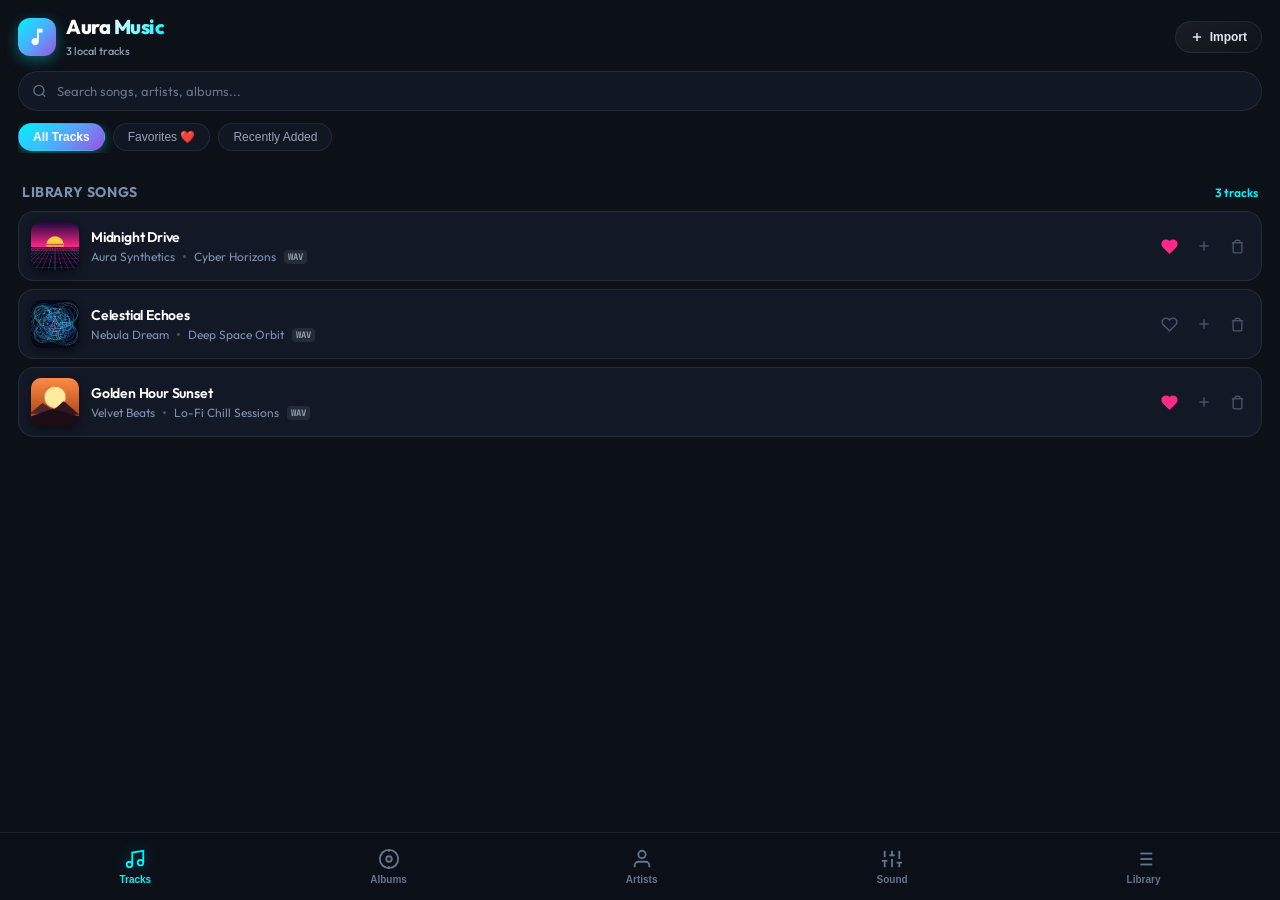
==== commit a43c2bff: "feat: integrate foreground playback service and update UI controls for native Android app" ====
--- a/index.html
+++ b/index.html
@@ -21,42 +21,8 @@
     <div class="ambient-glow-1"></div>
     <div class="ambient-glow-2"></div>
 
-    <!-- Desktop Toolbar (For toggling Phone Mockup Frame vs Edge-to-Edge) -->
-    <div class="desktop-controls-bar">
-      <button class="desktop-btn" id="toggle-desktop-frame" title="Toggle Fullscreen vs Mobile Mockup">
-        <svg width="14" height="14" viewBox="0 0 24 24" fill="none" stroke="currentColor" stroke-width="2">
-          <path d="M8 3H5a2 2 0 0 0-2 2v3m18 0V5a2 2 0 0 0-2-2h-3m0 18h3a2 2 0 0 0 2-2v-3M3 16v3a2 2 0 0 0 2 2h3"/>
-        </svg>
-        <span>Fullscreen Mode</span>
-      </button>
-    </div>
-
-    <!-- Phone Shell / App Root -->
+    <!-- App Root Main Container -->
     <main class="mobile-shell" id="mobile-shell">
-
-      <!-- Dynamic Island / Hardware Notch -->
-      <div class="mobile-notch-island" id="notch-island">
-        <div class="island-camera"></div>
-        <div class="island-audio-indicator">
-          <span></span><span></span><span></span>
-        </div>
-      </div>
-
-      <!-- Mobile Status Bar -->
-      <header class="mobile-status-bar">
-        <span class="status-time">9:41</span>
-        <div class="status-bar-icons">
-          <span>5G</span>
-          <svg width="15" height="15" viewBox="0 0 24 24" fill="currentColor">
-            <path d="M12 3c-4.97 0-9 4.03-9 9 0 2.12.74 4.07 1.97 5.61L12 22l7.03-4.39C20.26 16.07 21 14.12 21 12c0-4.97-4.03-9-9-9z"/>
-          </svg>
-          <svg width="18" height="12" viewBox="0 0 24 14" fill="currentColor">
-            <rect x="1" y="1" width="19" height="12" rx="3" fill="none" stroke="currentColor" stroke-width="2"/>
-            <rect x="3" y="3" width="13" height="8" rx="1.5" fill="currentColor"/>
-            <path d="M22 5v4" stroke="currentColor" stroke-width="2" stroke-linecap="round"/>
-          </svg>
-        </div>
-      </header>
 
       <!-- App Header & Navigation Toolbar -->
       <section class="app-header">
@@ -285,13 +251,27 @@
         </div>
 
         <div class="mini-controls-cluster">
-          <button class="mini-btn mini-play-btn" id="mini-play-btn" title="Play/Pause">
+          <button class="mini-btn" id="mini-prev-btn" title="Previous Track" aria-label="Previous Track">
+            <svg width="18" height="18" viewBox="0 0 24 24" fill="none" stroke="currentColor" stroke-width="2">
+              <polygon points="19 20 9 12 19 4 19 20"></polygon>
+              <line x1="5" y1="19" x2="5" y2="5"></line>
+            </svg>
+          </button>
+          <button class="mini-btn mini-play-btn" id="mini-play-btn" title="Play/Pause" aria-label="Play or Pause">
             <svg viewBox="0 0 24 24"><polygon points="5 3 19 12 5 21 5 3"></polygon></svg>
           </button>
-          <button class="mini-btn" id="mini-next-btn" title="Next Track">
-            <svg width="20" height="20" viewBox="0 0 24 24" fill="none" stroke="currentColor" stroke-width="2">
+          <button class="mini-btn" id="mini-next-btn" title="Next Track" aria-label="Next Track">
+            <svg width="18" height="18" viewBox="0 0 24 24" fill="none" stroke="currentColor" stroke-width="2">
               <polygon points="5 4 15 12 5 20 5 4"></polygon>
               <line x1="19" y1="5" x2="19" y2="19"></line>
+            </svg>
+          </button>
+          <button class="mini-btn mini-loop-btn active" id="mini-loop-btn" title="Loop Mode" aria-label="Loop Mode">
+            <svg width="17" height="17" viewBox="0 0 24 24" fill="none" stroke="currentColor" stroke-width="2">
+              <polyline points="17 1 21 5 17 9"></polyline>
+              <path d="M3 11V9a4 4 0 0 1 4-4h14"></path>
+              <polyline points="7 23 3 19 7 15"></polyline>
+              <path d="M21 13v2a4 4 0 0 1-4 4H3"></path>
             </svg>
           </button>
         </div>
@@ -385,6 +365,15 @@
           </div>
         </div>
 
+        <!-- Loop Mode Context Pill Indicator -->
+        <div class="loop-indicator-bar">
+          <button class="loop-badge-btn" id="sheet-loop-badge" title="Tap to select Loop Mode" aria-label="Loop Mode">
+            <span class="loop-badge-icon" id="sheet-loop-icon">🔁</span>
+            <span class="loop-badge-text" id="sheet-loop-text">Loop: Library Songs</span>
+            <span class="loop-badge-chevron">▾</span>
+          </button>
+        </div>
+
         <!-- Main Controls -->
         <div class="core-controls-row">
           <button class="ctrl-btn" id="btn-shuffle" title="Shuffle">
@@ -544,7 +533,10 @@
               <strong style="color:var(--cyan-bright);"><span id="info-format">-</span> • <span id="info-size">-</span></strong>
             </div>
           </div>
-      <!-- 4. Playlist Modal -->
+        </div>
+      </div>
+
+      <!-- 4. Playlist Modal (Create New) -->
       <div class="modal-overlay" id="playlist-modal">
         <div class="modal-card-bottom">
           <div class="modal-header-row">
@@ -558,12 +550,217 @@
         </div>
       </div>
 
+      <!-- 4b. Playlist Detail & Songs Management Modal -->
+      <div class="modal-overlay" id="playlist-detail-modal" role="dialog" aria-modal="true">
+        <div class="modal-card-bottom playlist-detail-card">
+          <div class="modal-header-row">
+            <div style="display:flex; align-items:center; gap:10px; min-width:0;">
+              <div class="playlist-detail-icon-mini">
+                <svg viewBox="0 0 24 24"><line x1="8" y1="6" x2="21" y2="6"/><line x1="8" y1="12" x2="21" y2="12"/><line x1="8" y1="18" x2="21" y2="18"/><line x1="3" y1="6" x2="3.01" y2="6"/><line x1="3" y1="12" x2="3.01" y2="12"/><line x1="3" y1="18" x2="3.01" y2="18"/></svg>
+              </div>
+              <div style="min-width:0;">
+                <h3 id="playlist-detail-title" class="playlist-detail-title-text">Playlist Name</h3>
+                <span id="playlist-detail-meta" class="playlist-detail-meta-text">0 songs</span>
+              </div>
+            </div>
+            <div style="display:flex; align-items:center; gap:8px;">
+              <button class="mini-btn" id="playlist-detail-delete-btn" title="Delete playlist" style="color:#ef4444; padding:6px;">
+                <svg width="17" height="17" viewBox="0 0 24 24" fill="none" stroke="currentColor" stroke-width="2"><polyline points="3 6 5 6 21 6"/><path d="M19 6v14a2 2 0 0 1-2 2H7a2 2 0 0 1-2-2V6m3 0V4a2 2 0 0 1 2-2h4a2 2 0 0 1 2 2v2"/></svg>
+              </button>
+              <button class="modal-close-btn" id="playlist-detail-close-btn">&times;</button>
+            </div>
+          </div>
+
+          <!-- Actions: Play All & Add Songs -->
+          <div class="playlist-detail-actions-bar">
+            <button class="primary-action-btn playlist-play-all-btn" id="playlist-play-all-btn">
+              <svg viewBox="0 0 24 24" width="16" height="16" fill="currentColor"><polygon points="5 3 19 12 5 21 5 3"></polygon></svg>
+              <span>Play All</span>
+            </button>
+            <button class="secondary-action-btn playlist-add-songs-btn" id="playlist-open-add-songs-btn">
+              <svg viewBox="0 0 24 24" width="16" height="16" fill="none" stroke="currentColor" stroke-width="2"><line x1="12" y1="5" x2="12" y2="19"></line><line x1="5" y1="12" x2="19" y2="12"></line></svg>
+              <span>Add Songs</span>
+            </button>
+          </div>
+
+          <!-- List of songs in this playlist -->
+          <div class="playlist-songs-list" id="playlist-songs-list">
+            <!-- Dynamically populated -->
+          </div>
+        </div>
+      </div>
+
+      <!-- 4c. Multi-Select Add Songs to Playlist Modal -->
+      <div class="modal-overlay" id="playlist-add-songs-modal" role="dialog" aria-modal="true">
+        <div class="modal-card-bottom playlist-add-card">
+          <div class="modal-header-row">
+            <div style="min-width:0;">
+              <h3>Add Songs to Playlist</h3>
+              <span id="add-songs-playlist-subtext" style="font-size:11.5px; color:#94a3b8;">Select tracks to add</span>
+            </div>
+            <button class="modal-close-btn" id="add-songs-modal-close-btn">&times;</button>
+          </div>
+
+          <div class="search-bar-wrap" style="margin:0;">
+            <svg class="search-icon" viewBox="0 0 24 24"><circle cx="11" cy="11" r="8"></circle><line x1="21" y1="21" x2="16.65" y2="16.65"></line></svg>
+            <input type="text" id="add-songs-search-input" class="search-input" placeholder="Filter songs by title or artist...">
+          </div>
+
+          <div style="display:flex; justify-content:space-between; align-items:center; padding:0 4px; font-size:12px;">
+            <span id="add-songs-selected-count" style="color:var(--cyan-bright); font-weight:700;">0 selected</span>
+            <button class="secondary-action-btn" id="add-songs-toggle-all-btn" style="padding:4px 10px; font-size:11.5px;">Select All</button>
+          </div>
+
+          <div class="add-songs-scroll-list" id="add-songs-scroll-list">
+            <!-- Dynamically populated with selectable rows -->
+          </div>
+
+          <div class="add-songs-footer-actions">
+            <button class="secondary-action-btn" id="add-songs-cancel-btn">Cancel</button>
+            <button class="primary-action-btn" id="add-songs-confirm-btn">Add Selected</button>
+          </div>
+        </div>
+      </div>
+
+      <!-- 4d. Quick Add Track to Playlist Modal -->
+      <div class="modal-overlay" id="track-add-to-playlist-modal" role="dialog" aria-modal="true">
+        <div class="modal-card-bottom">
+          <div class="modal-header-row">
+            <div style="min-width:0;">
+              <h3>Add to Playlist</h3>
+              <span id="quick-add-track-title" style="font-size:11.5px; color:var(--cyan-bright); white-space:nowrap; overflow:hidden; text-overflow:ellipsis; display:block;">Track Title</span>
+            </div>
+            <button class="modal-close-btn" id="quick-add-modal-close-btn">&times;</button>
+          </div>
+          <div class="quick-add-playlists-list" id="quick-add-playlists-list" style="max-height:45vh; overflow-y:auto; display:flex; flex-direction:column; gap:8px;">
+            <!-- Dynamically populated -->
+          </div>
+          <button class="secondary-action-btn" id="quick-add-new-playlist-btn" style="width:100%; display:flex; align-items:center; justify-content:center; gap:8px; padding:12px;">
+            <svg width="16" height="16" viewBox="0 0 24 24" fill="none" stroke="currentColor" stroke-width="2"><line x1="12" y1="5" x2="12" y2="19"></line><line x1="5" y1="12" x2="19" y2="12"></line></svg>
+            <span>Create New Playlist</span>
+          </button>
+        </div>
+      </div>
+
+      <!-- 5. Loop Mode Selector Modal -->
+      <div class="modal-overlay" id="loop-modal">
+        <div class="modal-card-bottom">
+          <div class="modal-header-row">
+            <div style="display:flex; align-items:center; gap:8px;">
+              <span style="font-size:18px;">🔁</span>
+              <h3>Playback Loop Mode</h3>
+            </div>
+            <button class="modal-close-btn">&times;</button>
+          </div>
+          <div class="loop-options-list">
+            <!-- 1. Track Loop -->
+            <div class="loop-opt-card" data-mode="track" id="loop-opt-track">
+              <div class="loop-opt-icon" style="background:rgba(0,242,254,0.15); color:var(--cyan-bright);">
+                <svg width="22" height="22" viewBox="0 0 24 24" fill="none" stroke="currentColor" stroke-width="2">
+                  <polyline points="17 1 21 5 17 9"></polyline>
+                  <path d="M3 11V9a4 4 0 0 1 4-4h14"></path>
+                  <polyline points="7 23 3 19 7 15"></polyline>
+                  <path d="M21 13v2a4 4 0 0 1-4 4H3"></path>
+                  <text x="12" y="14" font-size="7" font-weight="900" fill="currentColor" text-anchor="middle">1</text>
+                </svg>
+              </div>
+              <div class="loop-opt-text">
+                <div class="loop-opt-title">Loop Current Track</div>
+                <div class="loop-opt-desc">Repeat the active song continuously</div>
+              </div>
+              <div class="loop-opt-check">✓</div>
+            </div>
+
+            <!-- 2. Album Loop -->
+            <div class="loop-opt-card" data-mode="album" id="loop-opt-album">
+              <div class="loop-opt-icon" style="background:rgba(180,90,255,0.15); color:#c084fc;">
+                <svg width="22" height="22" viewBox="0 0 24 24" fill="none" stroke="currentColor" stroke-width="2">
+                  <circle cx="12" cy="12" r="10"></circle>
+                  <circle cx="12" cy="12" r="3"></circle>
+                  <line x1="12" y1="2" x2="12" y2="4"></line>
+                  <line x1="12" y1="20" x2="12" y2="22"></line>
+                </svg>
+              </div>
+              <div class="loop-opt-text">
+                <div class="loop-opt-title" id="loop-album-title">Loop Current Album</div>
+                <div class="loop-opt-desc" id="loop-album-desc">Repeat all songs within this album</div>
+              </div>
+              <div class="loop-opt-check">✓</div>
+            </div>
+
+            <!-- 3. Playlist / Favorites Loop -->
+            <div class="loop-opt-card" data-mode="playlist" id="loop-opt-playlist">
+              <div class="loop-opt-icon" style="background:rgba(255,42,133,0.15); color:var(--pink-neon);">
+                <svg width="22" height="22" viewBox="0 0 24 24" fill="none" stroke="currentColor" stroke-width="2">
+                  <path d="M20.84 4.61a5.5 5.5 0 0 0-7.78 0L12 5.67l-1.06-1.06a5.5 5.5 0 0 0-7.78 7.78l1.06 1.06L12 21.23l7.78-7.78 1.06-1.06a5.5 5.5 0 0 0 0-7.78z"></path>
+                </svg>
+              </div>
+              <div class="loop-opt-text">
+                <div class="loop-opt-title" id="loop-pl-title">Loop Playlist / Favorites</div>
+                <div class="loop-opt-desc" id="loop-pl-desc">Repeat all tracks in favorites or current playlist</div>
+              </div>
+              <div class="loop-opt-check">✓</div>
+            </div>
+
+            <!-- 4. Library Songs Loop -->
+            <div class="loop-opt-card" data-mode="library" id="loop-opt-library">
+              <div class="loop-opt-icon" style="background:rgba(0,255,180,0.15); color:#22c55e;">
+                <svg width="22" height="22" viewBox="0 0 24 24" fill="none" stroke="currentColor" stroke-width="2">
+                  <path d="M9 18V5l12-2v13"></path>
+                  <circle cx="6" cy="18" r="3"></circle>
+                  <circle cx="18" cy="16" r="3"></circle>
+                </svg>
+              </div>
+              <div class="loop-opt-text">
+                <div class="loop-opt-title">Loop Library Songs</div>
+                <div class="loop-opt-desc">Repeat all tracks across your entire music library</div>
+              </div>
+              <div class="loop-opt-check">✓</div>
+            </div>
+
+            <!-- 5. Loop Off -->
+            <div class="loop-opt-card" data-mode="none" id="loop-opt-none">
+              <div class="loop-opt-icon" style="background:rgba(255,255,255,0.06); color:#94a3b8;">
+                <svg width="22" height="22" viewBox="0 0 24 24" fill="none" stroke="currentColor" stroke-width="2">
+                  <line x1="5" y1="12" x2="19" y2="12"></line>
+                  <polyline points="12 5 19 12 12 19"></polyline>
+                </svg>
+              </div>
+              <div class="loop-opt-text">
+                <div class="loop-opt-title">Loop Off</div>
+                <div class="loop-opt-desc">Stop playback after the current queue completes</div>
+              </div>
+              <div class="loop-opt-check">✓</div>
+            </div>
+          </div>
+        </div>
+      </div>
+
+      <!-- 6. In-App Confirmation Action Modal -->
+      <div class="modal-overlay" id="confirm-modal" role="dialog" aria-modal="true">
+        <div class="modal-card-bottom confirm-card-bottom">
+          <div class="confirm-icon-box" id="confirm-icon-box">
+            <svg id="confirm-icon-svg" viewBox="0 0 24 24" fill="none" stroke="currentColor" stroke-width="2">
+              <path d="M10.29 3.86L1.82 18a2 2 0 0 0 1.71 3h16.94a2 2 0 0 0 1.71-3L13.71 3.86a2 2 0 0 0-3.42 0z"></path>
+              <line x1="12" y1="9" x2="12" y2="13"></line>
+              <line x1="12" y1="17" x2="12.01" y2="17"></line>
+            </svg>
+          </div>
+          <h3 class="confirm-modal-title" id="confirm-title">Clear Library</h3>
+          <p class="confirm-modal-desc" id="confirm-message">Are you sure you want to clear all imported local tracks from Aura storage? This action cannot be undone.</p>
+          <div class="confirm-actions-row">
+            <button class="secondary-action-btn confirm-cancel-btn" id="confirm-cancel-btn">Cancel</button>
+            <button class="primary-action-btn confirm-danger-btn" id="confirm-proceed-btn">Clear All</button>
+          </div>
+        </div>
+      </div>
+
       <!-- Toast Notice -->
       <div class="toast-notice" id="toast-notice">Notice message</div>
 
       <!-- Hidden Native File Inputs -->
-      <input type="file" id="file-input-files" multiple accept="audio/*,.mp3,.wav,.ogg,.m4a,.flac,.aac" style="display:none;">
-      <input type="file" id="file-input-folder" webkitdirectory style="display:none;">
+      <input type="file" id="file-input-files" multiple accept="audio/*,.mp3,.wav,.ogg,.m4a,.flac,.aac,.weba,.opus,.wma,.mid,.midi,.ape,.aiff,.alac" style="display:none;">
+      <input type="file" id="file-input-folder" webkitdirectory directory multiple style="display:none;">
 
     </main>
   </div>
--- a/style.css
+++ b/style.css
@@ -73,187 +73,47 @@
   position: fixed;
 }
 
-/* Device Simulator Wrapper (Centers phone on desktop, edge-to-edge on mobile) */
+/* Edge-to-Edge Fullscreen Viewport */
 .device-viewport {
   width: 100vw;
   height: 100vh;
-  display: flex;
-  align-items: center;
-  justify-content: center;
-  background: radial-gradient(circle at 50% 30%, #161c2d 0%, #07090e 100%);
+  height: 100dvh;
+  display: flex;
+  background: var(--bg-primary);
   position: relative;
   overflow: hidden;
 }
 
-/* Background Ambient Lighting Glows */
-.ambient-glow-1 {
-  position: absolute;
-  width: 600px;
-  height: 600px;
-  background: radial-gradient(circle, rgba(0, 242, 254, 0.12) 0%, transparent 70%);
-  top: -100px;
-  left: 10%;
-  pointer-events: none;
-  filter: blur(80px);
-  z-index: 1;
-}
-
-.ambient-glow-2 {
-  position: absolute;
-  width: 550px;
-  height: 550px;
-  background: radial-gradient(circle, rgba(155, 81, 224, 0.14) 0%, transparent 70%);
-  bottom: -50px;
-  right: 10%;
-  pointer-events: none;
-  filter: blur(80px);
-  z-index: 1;
-}
-
-/* Phone Frame (Mockup Frame) */
+/* App Main Shell - 100% Native Edge-to-Edge Screen */
 .mobile-shell {
-  width: 100%;
-  height: 100%;
-  max-width: var(--phone-width);
-  max-height: var(--phone-height);
+  width: 100vw;
+  height: 100vh;
+  height: 100dvh;
+  max-width: 100vw !important;
+  max-height: 100vh !important;
+  max-height: 100dvh !important;
   background: var(--bg-primary);
   position: relative;
-  border-radius: 44px;
-  box-shadow: 0 0 0 10px #1a2233, 0 25px 65px rgba(0, 0, 0, 0.85), 0 0 60px rgba(0, 242, 254, 0.15);
+  border-radius: 0 !important;
+  box-shadow: none !important;
   display: flex;
   flex-direction: column;
   overflow: hidden;
   z-index: 10;
-  transition: max-width 0.35s ease, max-height 0.35s ease, border-radius 0.35s ease, box-shadow 0.35s ease;
-}
-
-/* Fullscreen Mode (When user switches or on actual mobile) */
-.device-viewport.fullscreen-mode .mobile-shell {
-  max-width: 100vw;
-  max-height: 100vh;
-  border-radius: 0;
-  box-shadow: none;
-}
-
-@media (max-width: 480px) {
-  .mobile-shell {
-    max-width: 100vw !important;
-    max-height: 100vh !important;
-    border-radius: 0 !important;
-    box-shadow: none !important;
-  }
-}
-
-/* Top Phone Hardware Elements */
-.mobile-notch-island {
-  position: absolute;
-  top: 10px;
-  left: 50%;
-  transform: translateX(-50%);
-  width: 110px;
-  height: 28px;
-  background: #000;
-  border-radius: 20px;
-  z-index: 100;
-  display: flex;
-  align-items: center;
-  justify-content: space-between;
-  padding: 0 12px;
-  box-shadow: 0 2px 8px rgba(0,0,0,0.4);
-  transition: width 0.3s var(--transition-bounce), height 0.3s ease;
-}
-
-.island-camera {
-  width: 11px;
-  height: 11px;
-  border-radius: 50%;
-  background: #111;
-  border: 1.5px solid #283044;
-}
-
-.island-audio-indicator {
-  display: flex;
-  gap: 2px;
-  align-items: center;
-  height: 12px;
-}
-
-.island-audio-indicator span {
-  width: 2.5px;
-  height: 6px;
-  background: var(--cyan-bright);
-  border-radius: 2px;
-  animation: soundBars 1s ease-in-out infinite alternate;
-}
-
-.island-audio-indicator span:nth-child(2) { animation-delay: 0.2s; height: 11px; }
-.island-audio-indicator span:nth-child(3) { animation-delay: 0.4s; height: 8px; }
-
-@keyframes soundBars {
-  0% { transform: scaleY(0.4); }
-  100% { transform: scaleY(1.2); }
-}
-
-/* Status Bar */
-.mobile-status-bar {
-  height: 44px;
-  padding: 10px 20px 0 20px;
-  display: flex;
-  justify-content: space-between;
-  align-items: center;
-  font-size: 13px;
-  font-weight: 600;
-  letter-spacing: -0.2px;
-  color: #e2e8f0;
-  z-index: 50;
-}
-
-.status-bar-icons {
-  display: flex;
-  align-items: center;
-  gap: 6px;
-  font-size: 11px;
-}
-
-/* Frame Desktop Controls bar */
+}
+
+/* Ensure mock notch, fake status bar, and desktop toggle buttons are never displayed */
+.mobile-notch-island,
+.mobile-status-bar,
 .desktop-controls-bar {
-  position: absolute;
-  top: 16px;
-  right: 20px;
-  display: flex;
-  gap: 10px;
-  z-index: 120;
-}
-
-.desktop-btn {
-  background: var(--bg-card);
-  border: 1px solid var(--border-subtle);
-  color: #cad5e8;
-  padding: 8px 14px;
-  border-radius: var(--radius-full);
-  font-size: 12px;
-  font-family: var(--font-main);
-  font-weight: 500;
-  cursor: pointer;
-  display: flex;
-  align-items: center;
-  gap: 6px;
-  backdrop-filter: blur(12px);
-  transition: all var(--transition-fast);
-}
-
-.desktop-btn:hover {
-  background: var(--bg-card-hover);
-  color: #fff;
-  border-color: var(--cyan-bright);
-  box-shadow: 0 0 12px var(--cyan-glow);
+  display: none !important;
 }
 
 /* ==========================================================================
    App Header & Toolbar
    ========================================================================== */
 .app-header {
-  padding: 8px 18px 12px 18px;
+  padding: max(14px, env(safe-area-inset-top, 14px)) 18px 12px 18px;
   display: flex;
   flex-direction: column;
   gap: 12px;
@@ -421,7 +281,7 @@
   flex: 1;
   overflow-y: auto;
   overflow-x: hidden;
-  padding: 4px 18px 160px 18px; /* Padding for mini player & nav */
+  padding: 4px 18px calc(var(--nav-height) + var(--mini-player-height) + env(safe-area-inset-bottom, 0px) + 24px) 18px;
   position: relative;
   scrollbar-width: thin;
   scrollbar-color: rgba(255, 255, 255, 0.1) transparent;
@@ -761,12 +621,27 @@
   height: 17px;
 }
 
-.track-menu-btn {
+.track-menu-btn,
+.track-del-btn {
   background: none;
   border: none;
-  color: #64748b;
+  color: #4b5870;
   cursor: pointer;
   padding: 4px;
+  display: flex;
+  align-items: center;
+  justify-content: center;
+  transition: color var(--transition-fast), transform var(--transition-bounce);
+}
+
+.track-del-btn:hover {
+  color: #ff6b6b;
+  transform: scale(1.15);
+}
+
+.track-del-btn svg {
+  width: 15px;
+  height: 15px;
 }
 
 /* ==========================================================================
@@ -1129,7 +1004,7 @@
    ========================================================================== */
 .mini-player-container {
   position: absolute;
-  bottom: var(--nav-height);
+  bottom: calc(var(--nav-height) + env(safe-area-inset-bottom, 0px) + 8px);
   left: 12px;
   right: 12px;
   height: var(--mini-player-height);
@@ -1289,7 +1164,7 @@
   transform: translateY(100%);
   transition: transform 0.4s cubic-bezier(0.16, 1, 0.3, 1);
   overflow-y: auto;
-  padding: 14px 20px 24px 20px;
+  padding: max(16px, env(safe-area-inset-top, 16px)) 20px max(24px, env(safe-area-inset-bottom, 24px)) 20px;
 }
 
 .player-sheet-modal.open {
@@ -1505,8 +1380,10 @@
 .scrubber-container {
   display: flex;
   flex-direction: column;
-  gap: 6px;
+  gap: 8px;
   margin: 10px 0 16px 0;
+  user-select: none;
+  -webkit-user-select: none;
 }
 
 .scrub-bar {
@@ -1516,6 +1393,23 @@
   background: rgba(255, 255, 255, 0.08);
   border-radius: var(--radius-full);
   cursor: pointer;
+  touch-action: none;
+  transition: height 0.15s ease;
+}
+
+/* Expanded invisible touch hit target for comfortable thumb sliding on phones */
+.scrub-bar::before {
+  content: '';
+  position: absolute;
+  top: -14px;
+  bottom: -14px;
+  left: 0;
+  right: 0;
+}
+
+.scrub-bar:hover,
+.scrub-bar.is-scrubbing {
+  height: 8px;
 }
 
 .scrub-progress {
@@ -1529,20 +1423,23 @@
 
 .scrub-thumb {
   position: absolute;
-  right: -7px;
+  right: -8px;
   top: 50%;
   transform: translateY(-50%);
-  width: 14px;
-  height: 14px;
+  width: 16px;
+  height: 16px;
   border-radius: 50%;
   background: #fff;
   border: 2px solid var(--cyan-bright);
   box-shadow: 0 0 10px var(--cyan-bright);
-  transition: transform 0.15s ease;
-}
-
-.scrub-bar:hover .scrub-thumb {
-  transform: translateY(-50%) scale(1.25);
+  transition: transform 0.12s ease, box-shadow 0.12s ease;
+  pointer-events: none;
+}
+
+.scrub-bar:hover .scrub-thumb,
+.scrub-bar.is-scrubbing .scrub-thumb {
+  transform: translateY(-50%) scale(1.35);
+  box-shadow: 0 0 16px var(--cyan-bright), 0 0 25px rgba(0, 242, 254, 0.7);
 }
 
 .time-row {
@@ -1659,15 +1556,15 @@
   bottom: 0;
   left: 0;
   right: 0;
-  height: var(--nav-height);
-  background: rgba(12, 16, 25, 0.94);
+  height: calc(var(--nav-height) + env(safe-area-inset-bottom, 0px));
+  padding: 0 10px env(safe-area-inset-bottom, 0px) 10px;
+  background: rgba(12, 16, 25, 0.96);
   border-top: 1px solid var(--border-subtle);
   backdrop-filter: blur(20px);
   display: flex;
   justify-content: space-around;
   align-items: center;
   z-index: 55;
-  padding: 0 10px;
 }
 
 .nav-item-btn {
@@ -1848,3 +1745,506 @@
   opacity: 1;
   transform: translateX(-50%) translateY(0);
 }
+
+/* Image Fallback Protection */
+img {
+  object-fit: cover;
+}
+
+.track-artwork-thumb img,
+.album-cover-box img,
+.mini-thumb-spinning img,
+.vinyl-center-art img,
+.notif-bar-thumb img {
+  background: linear-gradient(135deg, #182239 0%, #0d121f 100%);
+  display: block;
+}
+
+/* ==========================================================================
+   Loop Mode Controls & Modal Styles
+   ========================================================================== */
+.loop-indicator-bar {
+  display: flex;
+  justify-content: center;
+  align-items: center;
+  margin: 6px 0 10px;
+}
+
+.loop-badge-btn {
+  display: inline-flex;
+  align-items: center;
+  gap: 7px;
+  background: rgba(255, 255, 255, 0.06);
+  border: 1px solid rgba(0, 242, 254, 0.35);
+  padding: 5px 14px;
+  border-radius: var(--radius-full);
+  color: var(--cyan-bright);
+  font-size: 11.5px;
+  font-weight: 700;
+  cursor: pointer;
+  transition: all var(--transition-fast);
+  box-shadow: 0 2px 10px rgba(0, 0, 0, 0.3);
+}
+
+.loop-badge-btn:hover {
+  background: rgba(0, 242, 254, 0.12);
+  border-color: var(--cyan-bright);
+  transform: translateY(-1px);
+}
+
+.loop-badge-btn:active {
+  transform: scale(0.96);
+}
+
+.loop-badge-chevron {
+  font-size: 10px;
+  opacity: 0.7;
+}
+
+/* Loop Mode Selector Modal */
+.loop-options-list {
+  display: flex;
+  flex-direction: column;
+  gap: 9px;
+  margin-top: 4px;
+}
+
+.loop-opt-card {
+  display: flex;
+  align-items: center;
+  gap: 12px;
+  padding: 10px 14px;
+  background: rgba(255, 255, 255, 0.04);
+  border: 1px solid rgba(255, 255, 255, 0.08);
+  border-radius: 14px;
+  cursor: pointer;
+  transition: all var(--transition-fast);
+  user-select: none;
+}
+
+.loop-opt-card:hover {
+  background: rgba(255, 255, 255, 0.08);
+  border-color: rgba(0, 242, 254, 0.3);
+  transform: translateX(2px);
+}
+
+.loop-opt-card.active {
+  background: rgba(0, 242, 254, 0.12);
+  border-color: var(--cyan-bright);
+  box-shadow: 0 0 16px rgba(0, 242, 254, 0.18);
+}
+
+.loop-opt-icon {
+  width: 38px;
+  height: 38px;
+  border-radius: 10px;
+  display: flex;
+  align-items: center;
+  justify-content: center;
+  flex-shrink: 0;
+}
+
+.loop-opt-text {
+  flex: 1;
+  min-width: 0;
+}
+
+.loop-opt-title {
+  font-size: 13.5px;
+  font-weight: 700;
+  color: #fff;
+  line-height: 1.3;
+}
+
+.loop-opt-desc {
+  font-size: 11px;
+  color: #8fa0be;
+  margin-top: 2px;
+  line-height: 1.25;
+}
+
+.loop-opt-check {
+  font-size: 16px;
+  font-weight: 900;
+  color: var(--cyan-bright);
+  display: none;
+}
+
+.loop-opt-card.active .loop-opt-check {
+  display: block;
+}
+
+/* Loop button active indicators */
+.mini-loop-btn.active {
+  color: var(--cyan-bright);
+  filter: drop-shadow(0 0 6px var(--cyan-glow));
+}
+
+/* ==========================================================================
+   In-App Confirmation Action Modal
+   ========================================================================== */
+.confirm-card-bottom {
+  text-align: center;
+  align-items: center;
+  padding: 24px 20px 20px;
+}
+
+.confirm-icon-box {
+  width: 52px;
+  height: 52px;
+  border-radius: 50%;
+  background: rgba(255, 68, 68, 0.15);
+  border: 1.5px solid rgba(255, 68, 68, 0.4);
+  color: #ff5252;
+  display: flex;
+  align-items: center;
+  justify-content: center;
+  margin: 0 auto 14px;
+  box-shadow: 0 0 20px rgba(255, 68, 68, 0.25);
+}
+
+.confirm-icon-box svg {
+  width: 26px;
+  height: 26px;
+}
+
+.confirm-modal-title {
+  font-size: 18px;
+  font-weight: 800;
+  color: #fff;
+  margin-bottom: 8px;
+}
+
+.confirm-modal-desc {
+  font-size: 13px;
+  color: #94a3b8;
+  line-height: 1.45;
+  margin-bottom: 20px;
+}
+
+.confirm-actions-row {
+  display: grid;
+  grid-template-columns: 1fr 1fr;
+  gap: 12px;
+  width: 100%;
+}
+
+.confirm-cancel-btn {
+  padding: 12px 16px;
+  border-radius: 14px;
+  font-weight: 600;
+  font-size: 13.5px;
+}
+
+.confirm-danger-btn {
+  padding: 12px 16px;
+  border-radius: 14px;
+  background: linear-gradient(135deg, #ff416c 0%, #ff4b2b 100%);
+  color: #fff;
+  border: none;
+  font-weight: 700;
+  font-size: 13.5px;
+  box-shadow: 0 4px 16px rgba(255, 75, 43, 0.4);
+  cursor: pointer;
+  transition: all var(--transition-fast);
+}
+
+.confirm-danger-btn:hover {
+  transform: translateY(-1px);
+  box-shadow: 0 6px 20px rgba(255, 75, 43, 0.55);
+}
+
+.confirm-danger-btn:active {
+  transform: scale(0.97);
+}
+
+/* ==========================================================================
+   Playlist Detail View & Song Management
+   ========================================================================== */
+.track-add-pl-btn {
+  background: none;
+  border: none;
+  color: #4b5870;
+  cursor: pointer;
+  padding: 4px;
+  display: flex;
+  align-items: center;
+  justify-content: center;
+  transition: color var(--transition-fast), transform var(--transition-bounce);
+}
+
+.track-add-pl-btn:hover {
+  color: var(--cyan-bright);
+  transform: scale(1.15);
+}
+
+.track-add-pl-btn svg {
+  width: 16px;
+  height: 16px;
+}
+
+.playlist-detail-card,
+.playlist-add-card {
+  max-height: 85vh;
+  height: 85vh;
+  overflow: hidden;
+  display: flex;
+  flex-direction: column;
+}
+
+.playlist-detail-icon-mini {
+  width: 38px;
+  height: 38px;
+  border-radius: 10px;
+  background: linear-gradient(135deg, #00f2fe 0%, #4facfe 100%);
+  display: flex;
+  align-items: center;
+  justify-content: center;
+  flex-shrink: 0;
+  box-shadow: 0 4px 12px rgba(0, 242, 254, 0.3);
+}
+
+.playlist-detail-icon-mini svg {
+  width: 18px;
+  height: 18px;
+  stroke: #fff;
+  fill: none;
+}
+
+.playlist-detail-title-text {
+  font-size: 16px;
+  font-weight: 800;
+  color: #fff;
+  white-space: nowrap;
+  overflow: hidden;
+  text-overflow: ellipsis;
+  max-width: 200px;
+}
+
+.playlist-detail-meta-text {
+  font-size: 11px;
+  color: #8fa0be;
+}
+
+.playlist-detail-actions-bar {
+  display: grid;
+  grid-template-columns: 1fr 1fr;
+  gap: 10px;
+}
+
+.playlist-play-all-btn,
+.playlist-add-songs-btn {
+  display: flex;
+  align-items: center;
+  justify-content: center;
+  gap: 8px;
+  padding: 10px 14px;
+  font-size: 13px;
+  font-weight: 700;
+  border-radius: 12px;
+}
+
+.playlist-songs-list {
+  flex: 1;
+  overflow-y: auto;
+  display: flex;
+  flex-direction: column;
+  gap: 8px;
+  padding: 4px 0 16px;
+  -webkit-overflow-scrolling: touch;
+}
+
+.playlist-song-row {
+  display: flex;
+  align-items: center;
+  gap: 12px;
+  padding: 8px 12px;
+  background: rgba(255, 255, 255, 0.04);
+  border: 1px solid rgba(255, 255, 255, 0.06);
+  border-radius: 14px;
+  cursor: pointer;
+  transition: all var(--transition-fast);
+}
+
+.playlist-song-row:hover {
+  background: rgba(255, 255, 255, 0.08);
+  border-color: rgba(0, 242, 254, 0.2);
+  transform: translateX(2px);
+}
+
+.playlist-song-row.is-playing {
+  background: rgba(0, 242, 254, 0.12);
+  border-color: var(--cyan-bright);
+}
+
+.playlist-song-thumb {
+  width: 38px;
+  height: 38px;
+  border-radius: 8px;
+  overflow: hidden;
+  flex-shrink: 0;
+  background: #111a2e;
+}
+
+.playlist-song-thumb img {
+  width: 100%;
+  height: 100%;
+  object-fit: cover;
+}
+
+.playlist-song-meta {
+  flex: 1;
+  min-width: 0;
+}
+
+.playlist-song-title {
+  font-size: 13.5px;
+  font-weight: 700;
+  color: #fff;
+  white-space: nowrap;
+  overflow: hidden;
+  text-overflow: ellipsis;
+}
+
+.playlist-song-artist {
+  font-size: 11px;
+  color: #8fa0be;
+  white-space: nowrap;
+  overflow: hidden;
+  text-overflow: ellipsis;
+  margin-top: 1px;
+}
+
+.playlist-song-remove-btn {
+  background: rgba(239, 68, 68, 0.12);
+  border: 1px solid rgba(239, 68, 68, 0.3);
+  color: #ef4444;
+  width: 28px;
+  height: 28px;
+  border-radius: 50%;
+  display: flex;
+  align-items: center;
+  justify-content: center;
+  cursor: pointer;
+  flex-shrink: 0;
+  font-size: 14px;
+  transition: all var(--transition-fast);
+}
+
+.playlist-song-remove-btn:hover {
+  background: #ef4444;
+  color: #fff;
+  transform: scale(1.15);
+}
+
+.playlist-empty-state {
+  text-align: center;
+  padding: 40px 20px;
+  color: #8fa0be;
+  display: flex;
+  flex-direction: column;
+  align-items: center;
+  gap: 12px;
+}
+
+.playlist-empty-icon {
+  width: 52px;
+  height: 52px;
+  border-radius: 50%;
+  background: rgba(0, 242, 254, 0.08);
+  border: 1px solid rgba(0, 242, 254, 0.2);
+  display: flex;
+  align-items: center;
+  justify-content: center;
+  color: var(--cyan-bright);
+}
+
+/* Add Songs Multi-Select Modal */
+.add-songs-scroll-list {
+  flex: 1;
+  overflow-y: auto;
+  display: flex;
+  flex-direction: column;
+  gap: 8px;
+  padding: 4px 0 12px;
+  -webkit-overflow-scrolling: touch;
+}
+
+.add-song-selectable-row {
+  display: flex;
+  align-items: center;
+  gap: 12px;
+  padding: 8px 12px;
+  background: rgba(255, 255, 255, 0.03);
+  border: 1px solid rgba(255, 255, 255, 0.06);
+  border-radius: 12px;
+  cursor: pointer;
+  transition: all var(--transition-fast);
+  user-select: none;
+}
+
+.add-song-selectable-row:hover {
+  background: rgba(255, 255, 255, 0.07);
+}
+
+.add-song-selectable-row.is-selected {
+  background: rgba(0, 242, 254, 0.12);
+  border-color: rgba(0, 242, 254, 0.45);
+}
+
+.add-song-selectable-row.is-already-in {
+  opacity: 0.55;
+  cursor: default;
+}
+
+.add-song-checkbox-circle {
+  width: 22px;
+  height: 22px;
+  border-radius: 50%;
+  border: 2px solid rgba(255, 255, 255, 0.25);
+  display: flex;
+  align-items: center;
+  justify-content: center;
+  flex-shrink: 0;
+  transition: all var(--transition-fast);
+  font-size: 12px;
+  font-weight: 900;
+  color: transparent;
+}
+
+.add-song-selectable-row.is-selected .add-song-checkbox-circle {
+  background: var(--cyan-bright);
+  border-color: var(--cyan-bright);
+  color: #0b1120;
+}
+
+.add-songs-footer-actions {
+  display: grid;
+  grid-template-columns: 1fr 2fr;
+  gap: 10px;
+  padding-top: 8px;
+  border-top: 1px solid rgba(255, 255, 255, 0.08);
+}
+
+/* Quick Add Single Track Modal */
+.quick-add-pl-item {
+  display: flex;
+  align-items: center;
+  justify-content: space-between;
+  padding: 10px 14px;
+  background: rgba(255, 255, 255, 0.04);
+  border: 1px solid rgba(255, 255, 255, 0.08);
+  border-radius: 14px;
+  cursor: pointer;
+  transition: all var(--transition-fast);
+}
+
+.quick-add-pl-item:hover {
+  background: rgba(255, 255, 255, 0.08);
+  border-color: rgba(0, 242, 254, 0.3);
+}
+
+.quick-add-pl-item.has-track {
+  border-color: rgba(0, 242, 254, 0.4);
+  background: rgba(0, 242, 254, 0.08);
+}
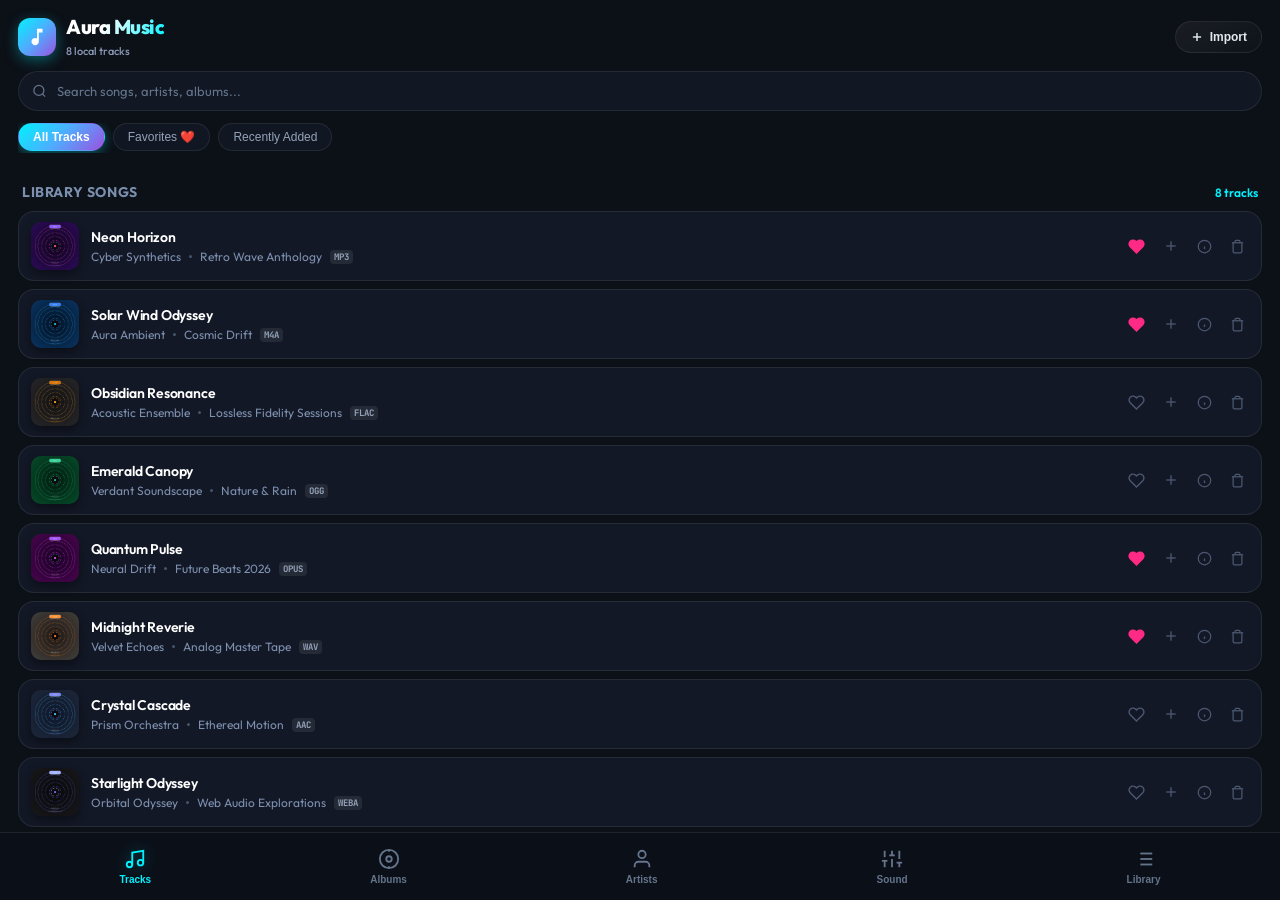
==== commit b1ba4433: "feat: add Google Play Store 512px icon, favicon.svg, and engine diagnostics - Add 512x512 PNG Play S" ====
--- a/index.html
+++ b/index.html
@@ -9,7 +9,9 @@
   <meta name="apple-mobile-web-app-capable" content="yes">
   <meta name="apple-mobile-web-app-status-bar-style" content="black-translucent">
   <link rel="manifest" href="manifest.json">
-  <link rel="icon" type="image/png" href="assets/icon-192.png">
+  <link rel="icon" type="image/svg+xml" href="assets/favicon.svg">
+  <link rel="icon" type="image/png" sizes="192x192" href="assets/icon-192.png">
+  <link rel="apple-touch-icon" href="assets/icon-192.png">
   <link rel="stylesheet" href="style.css">
 </head>
 <body>
@@ -25,7 +27,7 @@
     <main class="mobile-shell" id="mobile-shell">
 
       <!-- App Header & Navigation Toolbar -->
-      <section class="app-header">
+      <section class="app-header" id="app-header">
         <div class="header-top-row">
           <div class="brand-wrapper">
             <div class="brand-icon-box">
@@ -49,7 +51,7 @@
         </div>
 
         <!-- Search Bar -->
-        <div class="search-container">
+        <div class="search-container" id="search-container">
           <svg class="search-icon" viewBox="0 0 24 24" fill="none" stroke="currentColor" stroke-width="2">
             <circle cx="11" cy="11" r="8"></circle>
             <line x1="21" y1="21" x2="16.65" y2="16.65"></line>
@@ -59,7 +61,7 @@
         </div>
 
         <!-- Filter Chips Row -->
-        <div class="filter-chips-row">
+        <div class="filter-chips-row" id="filter-chips-row">
           <button class="filter-chip active" data-filter="all">All Tracks</button>
           <button class="filter-chip" data-filter="fav">Favorites ❤️</button>
           <button class="filter-chip" data-filter="recent">Recently Added</button>
@@ -84,7 +86,7 @@
             <h2 class="empty-title">Your Library is Empty</h2>
             <p class="empty-desc">Tap below to load local MP3 files or music folders from your device storage.</p>
             <div class="empty-actions-group">
-              <button class="primary-action-btn" onclick="document.getElementById('file-input-files').click()">
+              <button class="primary-action-btn" onclick="auraApp.openFilePicker()">
                 <svg width="16" height="16" viewBox="0 0 24 24" fill="none" stroke="currentColor" stroke-width="2">
                   <path d="M21 15v4a2 2 0 0 1-2 2H5a2 2 0 0 1-2-2v-4"></path>
                   <polyline points="17 8 12 3 7 8"></polyline>
@@ -92,7 +94,7 @@
                 </svg>
                 Select MP3 Files
               </button>
-              <button class="secondary-action-btn" onclick="document.getElementById('file-input-folder').click()">
+              <button class="secondary-action-btn" onclick="auraApp.openFolderPicker()">
                 <svg width="15" height="15" viewBox="0 0 24 24" fill="none" stroke="currentColor" stroke-width="2">
                   <path d="M22 19a2 2 0 0 1-2 2H4a2 2 0 0 1-2-2V5a2 2 0 0 1 2-2h5l2 3h9a2 2 0 0 1 2 2z"></path>
                 </svg>
@@ -204,12 +206,12 @@
                   </div>
                   <input type="range" class="fx-slider" id="bass-boost-slider" min="0" max="10" step="0.5" value="0">
                 </div>
-                <div class="fx-card">
+                <div class="fx-card" id="eq-diagnostics-card" style="cursor:pointer;" title="Tap to open Diagnostics Monitor">
                   <div class="fx-title">
-                    <span>Visualizer Style</span>
-                    <span style="color:var(--cyan-bright)">Active</span>
+                    <span>Engine Telemetry</span>
+                    <span style="color:var(--cyan-bright)">Active Monitor</span>
                   </div>
-                  <div style="font-size:11px; color:#8fa0be; margin-top:4px;">Toggle in player sheet</div>
+                  <div style="font-size:11px; color:#8fa0be; margin-top:4px;">Tap to view runtime buffer & overnight logs</div>
                 </div>
               </div>
 
@@ -336,6 +338,11 @@
             <div class="vinyl-spindle-hole"></div>
           </div>
 
+          <div class="skip-feedback-bubble" id="skip-feedback-bubble">
+            <span class="skip-feedback-icon" id="skip-feedback-icon">⟲</span>
+            <span class="skip-feedback-text" id="skip-feedback-text">10s</span>
+          </div>
+
           <button class="visualizer-mode-toggle" id="viz-mode-toggle" title="Switch Visualizer Style">BARS</button>
         </div>
 
@@ -361,6 +368,9 @@
           </div>
           <div class="time-row">
             <span id="time-current">0:00</span>
+            <div class="scrub-quick-nudges">
+              <button class="nudge-btn" id="nudge-back-10" title="Skip back 10 seconds" aria-label="Rewind 10 Seconds">⟲ 10s</button>
+            </div>
             <span id="time-total">0:00</span>
           </div>
         </div>
@@ -376,7 +386,7 @@
 
         <!-- Main Controls -->
         <div class="core-controls-row">
-          <button class="ctrl-btn" id="btn-shuffle" title="Shuffle">
+          <button class="ctrl-btn" id="btn-shuffle" title="Shuffle" aria-label="Shuffle">
             <svg width="20" height="20" viewBox="0 0 24 24" fill="none" stroke="currentColor" stroke-width="2">
               <polyline points="16 3 21 3 21 8"></polyline>
               <line x1="4" y1="20" x2="21" y2="3"></line>
@@ -386,25 +396,41 @@
             </svg>
           </button>
 
-          <button class="ctrl-btn" id="btn-prev" title="Previous">
-            <svg width="28" height="28" viewBox="0 0 24 24" fill="none" stroke="currentColor" stroke-width="2">
+          <button class="ctrl-btn" id="btn-prev" title="Previous Track" aria-label="Previous Track">
+            <svg width="24" height="24" viewBox="0 0 24 24" fill="none" stroke="currentColor" stroke-width="2">
               <polygon points="19 20 9 12 19 4 19 20"></polygon>
               <line x1="5" y1="19" x2="5" y2="5"></line>
             </svg>
           </button>
 
-          <button class="main-play-pause-btn" id="btn-main-play" title="Play/Pause">
+          <button class="ctrl-btn ctrl-btn-seek" id="btn-seek-back" title="Rewind 10 Seconds" aria-label="Rewind 10 Seconds">
+            <svg width="28" height="28" viewBox="0 0 24 24" fill="none" stroke="currentColor" stroke-width="1.8" stroke-linecap="round" stroke-linejoin="round">
+              <path d="M1 4v6h6"></path>
+              <path d="M3.51 15a9 9 0 1 0 2.13-9.36L1 10"></path>
+              <text x="12" y="15" font-size="7" font-weight="800" font-family="-apple-system, BlinkMacSystemFont, 'Segoe UI', Roboto, sans-serif" text-anchor="middle" fill="currentColor" stroke="none">10</text>
+            </svg>
+          </button>
+
+          <button class="main-play-pause-btn" id="btn-main-play" title="Play/Pause" aria-label="Play or Pause">
             <svg viewBox="0 0 24 24"><polygon points="5 3 19 12 5 21 5 3"></polygon></svg>
           </button>
 
-          <button class="ctrl-btn" id="btn-next" title="Next">
-            <svg width="28" height="28" viewBox="0 0 24 24" fill="none" stroke="currentColor" stroke-width="2">
+          <button class="ctrl-btn ctrl-btn-seek" id="btn-seek-fwd" title="Fast Forward 10 Seconds" aria-label="Fast Forward 10 Seconds">
+            <svg width="28" height="28" viewBox="0 0 24 24" fill="none" stroke="currentColor" stroke-width="1.8" stroke-linecap="round" stroke-linejoin="round">
+              <path d="M23 4v6h-6"></path>
+              <path d="M20.49 15a9 9 0 1 1-2.12-9.36L23 10"></path>
+              <text x="12" y="15" font-size="7" font-weight="800" font-family="-apple-system, BlinkMacSystemFont, 'Segoe UI', Roboto, sans-serif" text-anchor="middle" fill="currentColor" stroke="none">10</text>
+            </svg>
+          </button>
+
+          <button class="ctrl-btn" id="btn-next" title="Next Track" aria-label="Next Track">
+            <svg width="24" height="24" viewBox="0 0 24 24" fill="none" stroke="currentColor" stroke-width="2">
               <polygon points="5 4 15 12 5 20 5 4"></polygon>
               <line x1="19" y1="5" x2="19" y2="19"></line>
             </svg>
           </button>
 
-          <button class="ctrl-btn active" id="btn-repeat" title="Repeat">
+          <button class="ctrl-btn active" id="btn-repeat" title="Repeat Mode" aria-label="Repeat Mode">
             <svg width="20" height="20" viewBox="0 0 24 24" fill="none" stroke="currentColor" stroke-width="2">
               <polyline points="17 1 21 5 17 9"></polyline>
               <path d="M3 11V9a4 4 0 0 1 4-4h14"></path>
@@ -450,7 +476,7 @@
               </div>
               <div class="import-opt-text">
                 <h4>Select Audio Files</h4>
-                <p>Choose MP3, WAV, M4A, FLAC, or OGG tracks</p>
+                <p>Direct system load (no duplicate storage, ideal for podcasts & large files)</p>
               </div>
             </div>
 
@@ -459,8 +485,8 @@
                 <svg viewBox="0 0 24 24"><path d="M22 19a2 2 0 0 1-2 2H4a2 2 0 0 1-2-2V5a2 2 0 0 1 2-2h5l2 3h9a2 2 0 0 1 2 2z"/></svg>
               </div>
               <div class="import-opt-text">
-                <h4>Import Entire Music Folder</h4>
-                <p>Import all audio files from a directory at once</p>
+                <h4>Import Entire Folder</h4>
+                <p>Link an entire directory directly without duplicating storage</p>
               </div>
             </div>
 
@@ -469,8 +495,8 @@
                 <svg viewBox="0 0 24 24"><polygon points="5 3 19 12 5 21 5 3"></polygon></svg>
               </div>
               <div class="import-opt-text">
-                <h4>Load High-Fi Demo Tracks</h4>
-                <p>Synthwave, Ambient Space, and Lo-Fi Chill</p>
+                <h4>Load Audio Format Test Suite</h4>
+                <p>8 tracks: MP3, M4A, FLAC, OGG, OPUS, WAV, AAC, WEBA</p>
               </div>
             </div>
 
@@ -531,6 +557,19 @@
             <div style="display:flex; justify-content:space-between; border-bottom:1px solid rgba(255,255,255,0.06); padding-bottom:8px;">
               <span style="color:#7b8fae;">Format & Storage</span>
               <strong style="color:var(--cyan-bright);"><span id="info-format">-</span> • <span id="info-size">-</span></strong>
+            </div>
+            <div style="display:flex; flex-direction:column; gap:6px; border-bottom:1px solid rgba(255,255,255,0.06); padding-bottom:8px;">
+              <div style="display:flex; justify-content:space-between; align-items:center;">
+                <span style="color:#7b8fae;">Device File Location</span>
+                <button class="info-copy-btn" id="info-copy-path-btn" title="Copy file location to clipboard">
+                  <svg width="12" height="12" viewBox="0 0 24 24" fill="none" stroke="currentColor" stroke-width="2">
+                    <rect x="9" y="9" width="13" height="13" rx="2" ry="2"></rect>
+                    <path d="M5 15H4a2 2 0 0 1-2-2V4a2 2 0 0 1 2-2h9a2 2 0 0 1 2 2v1"></path>
+                  </svg>
+                  <span>Copy</span>
+                </button>
+              </div>
+              <div class="info-path-box" id="info-location">-</div>
             </div>
           </div>
         </div>
@@ -601,9 +640,13 @@
             <button class="modal-close-btn" id="add-songs-modal-close-btn">&times;</button>
           </div>
 
-          <div class="search-bar-wrap" style="margin:0;">
-            <svg class="search-icon" viewBox="0 0 24 24"><circle cx="11" cy="11" r="8"></circle><line x1="21" y1="21" x2="16.65" y2="16.65"></line></svg>
-            <input type="text" id="add-songs-search-input" class="search-input" placeholder="Filter songs by title or artist...">
+          <div class="search-container" style="margin:0; position:relative; width:100%;">
+            <svg class="search-icon" viewBox="0 0 24 24" fill="none" stroke="currentColor" stroke-width="2">
+              <circle cx="11" cy="11" r="8"></circle>
+              <line x1="21" y1="21" x2="16.65" y2="16.65"></line>
+            </svg>
+            <input type="text" id="add-songs-search-input" class="search-input" placeholder="Filter songs by title or artist..." autocomplete="off">
+            <button class="search-clear-btn" id="add-songs-search-clear">&times;</button>
           </div>
 
           <div style="display:flex; justify-content:space-between; align-items:center; padding:0 4px; font-size:12px;">
@@ -736,7 +779,118 @@
         </div>
       </div>
 
-      <!-- 6. In-App Confirmation Action Modal -->
+      <!-- 6. Runtime Audio Diagnostics Modal -->
+      <div class="modal-overlay" id="diagnostics-modal" role="dialog" aria-modal="true">
+        <div class="modal-card-bottom diag-modal-card">
+          <div class="modal-header-row diag-header-row">
+            <div class="diag-header-title-box">
+              <div class="diag-title-row">
+                <svg width="20" height="20" viewBox="0 0 24 24" fill="none" stroke="var(--cyan-bright)" stroke-width="2.2">
+                  <polyline points="22 12 18 12 15 21 9 3 6 12 2 12"></polyline>
+                </svg>
+                <h3>Audio Diagnostics & Telemetry</h3>
+              </div>
+              <span class="diag-status-badge badge-neutral" id="diag-status-pill">MONITORING</span>
+            </div>
+            <button class="modal-close-btn" id="diag-close-btn">&times;</button>
+          </div>
+
+          <!-- Diagnostics Dashboard Grid -->
+          <div class="diag-dashboard-grid">
+            <!-- Metric 1: Playback State -->
+            <div class="diag-metric-card">
+              <div class="diag-metric-header">
+                <span class="diag-metric-label">PLAYBACK ENGINE</span>
+                <span class="diag-metric-sub" id="diag-playback-state">PAUSED</span>
+              </div>
+              <div class="diag-metric-main" id="diag-cur-dur">0:00 / 0:00</div>
+              <div class="diag-metric-footer" id="diag-track-title">No Track Loaded</div>
+            </div>
+
+            <!-- Metric 2: Stream & Buffer -->
+            <div class="diag-metric-card">
+              <div class="diag-metric-header">
+                <span class="diag-metric-label">STREAM & BUFFER</span>
+                <span class="diag-metric-sub" id="diag-ready-state">0 (HAVE_NOTHING)</span>
+              </div>
+              <div class="diag-metric-main" id="diag-buffer-ahead">+0s buffered</div>
+              <div class="diag-metric-footer" id="diag-net-state">Network: 0 (EMPTY)</div>
+            </div>
+
+            <!-- Metric 3: Web Audio & Memory -->
+            <div class="diag-metric-card">
+              <div class="diag-metric-header">
+                <span class="diag-metric-label">AUDIO CONTEXT</span>
+                <span class="diag-metric-sub" id="diag-ctx-state">RUNNING</span>
+              </div>
+              <div class="diag-metric-main" id="diag-heap-used">-- MB Heap</div>
+              <div class="diag-metric-footer">Keep-Alive Buffer Loop Active</div>
+            </div>
+
+            <!-- Metric 4: Power & Android Background -->
+            <div class="diag-metric-card">
+              <div class="diag-metric-header">
+                <span class="diag-metric-label">POWER / CRASHLYTICS</span>
+                <span class="diag-metric-sub" id="diag-crashlytics-status">CRASHLYTICS ACTIVE</span>
+              </div>
+              <div class="diag-metric-main" id="diag-battery-opt">UNRESTRICTED</div>
+              <div class="diag-metric-footer">
+                <div class="diag-footer-subgroup">
+                  <span class="diag-footer-item">WakeLock: <span class="diag-status-pill-small pill-green" id="diag-wakelock">HELD</span></span>
+                  <span class="diag-footer-divider">•</span>
+                  <span class="diag-footer-item">Screen: <span class="diag-status-pill-small pill-cyan" id="diag-visibility">VISIBLE</span></span>
+                </div>
+                <button class="diag-mini-fix-btn" id="diag-btn-fix-battery" onclick="if(window.auraApp &amp;&amp; window.auraApp.requestBatteryWhitelist){window.auraApp.requestBatteryWhitelist();}else if(window.AndroidBridge &amp;&amp; window.AndroidBridge.requestIgnoreBatteryOptimizations){window.AndroidBridge.requestIgnoreBatteryOptimizations();}" style="display:none;">Whitelist Battery</button>
+              </div>
+            </div>
+          </div>
+
+          <!-- Quick Action Buttons -->
+          <div class="diag-actions-row">
+            <button class="diag-act-btn primary" id="diag-save-report-btn">
+              <svg width="15" height="15" viewBox="0 0 24 24" fill="none" stroke="currentColor" stroke-width="2.2">
+                <path d="M19 21H5a2 2 0 0 1-2-2V5a2 2 0 0 1 2-2h11l5 5v11a2 2 0 0 1-2 2z"></path>
+                <polyline points="17 21 17 13 7 13 7 21"></polyline>
+                <polyline points="7 3 7 8 15 8"></polyline>
+              </svg>
+              <span>Save Diagnostic Report to File</span>
+            </button>
+            <div class="diag-actions-subrow">
+              <button class="diag-act-btn secondary" id="diag-nudge-btn" title="Nudge audio engine if stuck">
+                <svg width="14" height="14" viewBox="0 0 24 24" fill="none" stroke="currentColor" stroke-width="2">
+                  <polygon points="13 2 3 14 12 14 11 22 21 10 12 10 13 2"></polygon>
+                </svg>
+                <span>Nudge Playback</span>
+              </button>
+              <button class="diag-act-btn danger" id="diag-clear-logs-btn" title="Clear log history">
+                <svg width="14" height="14" viewBox="0 0 24 24" fill="none" stroke="currentColor" stroke-width="2">
+                  <polyline points="3 6 5 6 21 6"></polyline>
+                  <path d="M19 6v14a2 2 0 0 1-2 2H7a2 2 0 0 1-2-2V6m3 0V4a2 2 0 0 1 2-2h4a2 2 0 0 1 2 2v2"></path>
+                </svg>
+                <span>Clear</span>
+              </button>
+            </div>
+          </div>
+
+          <!-- Log Viewer Section -->
+          <div class="diag-logs-section">
+            <div class="diag-logs-header">
+              <div class="diag-logs-title">RUNTIME EVENT TIMELINE</div>
+              <div class="diag-filter-chips">
+                <button class="diag-filter-chip active" data-filter="all">All</button>
+                <button class="diag-filter-chip" data-filter="errors">Errors / Warnings</button>
+                <button class="diag-filter-chip" data-filter="audio">Audio</button>
+                <button class="diag-filter-chip" data-filter="heartbeat">Heartbeats</button>
+                <button class="diag-filter-chip" data-filter="power">Power</button>
+              </div>
+            </div>
+            <div class="diag-log-container" id="diag-log-container"></div>
+          </div>
+
+        </div>
+      </div>
+
+      <!-- 7. In-App Confirmation Action Modal -->
       <div class="modal-overlay" id="confirm-modal" role="dialog" aria-modal="true">
         <div class="modal-card-bottom confirm-card-bottom">
           <div class="confirm-icon-box" id="confirm-icon-box">
@@ -760,7 +914,7 @@
 
       <!-- Hidden Native File Inputs -->
       <input type="file" id="file-input-files" multiple accept="audio/*,.mp3,.wav,.ogg,.m4a,.flac,.aac,.weba,.opus,.wma,.mid,.midi,.ape,.aiff,.alac" style="display:none;">
-      <input type="file" id="file-input-folder" webkitdirectory directory multiple style="display:none;">
+      <input type="file" id="file-input-folder" webkitdirectory directory multiple accept="directory/*,folder/*" style="display:none;">
 
     </main>
   </div>
@@ -768,6 +922,7 @@
   <!-- JavaScript Modules -->
   <script src="id3-parser.js"></script>
   <script src="db.js"></script>
+  <script src="diagnostics.js"></script>
   <script src="audio-engine.js"></script>
   <script src="app.js"></script>
   <script>
--- a/style.css
+++ b/style.css
@@ -187,7 +187,8 @@
 }
 
 /* Search Bar */
-.search-container {
+.search-container,
+.search-bar-wrap {
   position: relative;
   width: 100%;
 }
@@ -224,6 +225,8 @@
   width: 15px;
   height: 15px;
   stroke: #64748b;
+  fill: none;
+  stroke-width: 2;
   pointer-events: none;
 }
 
@@ -622,7 +625,9 @@
 }
 
 .track-menu-btn,
-.track-del-btn {
+.track-del-btn,
+.track-add-pl-btn,
+.track-info-row-btn {
   background: none;
   border: none;
   color: #4b5870;
@@ -632,6 +637,49 @@
   align-items: center;
   justify-content: center;
   transition: color var(--transition-fast), transform var(--transition-bounce);
+}
+
+.track-info-row-btn:hover {
+  color: var(--cyan-bright);
+  transform: scale(1.15);
+}
+
+.track-info-row-btn svg {
+  width: 15px;
+  height: 15px;
+}
+
+.info-copy-btn {
+  display: inline-flex;
+  align-items: center;
+  gap: 4px;
+  background: rgba(0, 242, 254, 0.1);
+  border: 1px solid rgba(0, 242, 254, 0.3);
+  color: var(--cyan-bright);
+  font-size: 10px;
+  font-weight: 700;
+  padding: 2px 7px;
+  border-radius: 6px;
+  cursor: pointer;
+  transition: all var(--transition-fast);
+}
+
+.info-copy-btn:hover {
+  background: rgba(0, 242, 254, 0.22);
+}
+
+.info-path-box {
+  color: #cbd5e1;
+  font-family: var(--font-mono);
+  font-size: 11px;
+  word-break: break-all;
+  line-height: 1.4;
+  background: rgba(255, 255, 255, 0.03);
+  padding: 7px 9px;
+  border-radius: 8px;
+  border: 1px solid rgba(255, 255, 255, 0.08);
+  user-select: text;
+  -webkit-user-select: text;
 }
 
 .track-del-btn:hover {
@@ -789,18 +837,32 @@
 /* ==========================================================================
    Equalizer View
    ========================================================================== */
+#view-eq {
+  position: relative;
+  min-height: 100%;
+  width: 100%;
+  background: var(--bg-primary);
+}
+
 .eq-view-container {
   display: flex;
   flex-direction: column;
   gap: 20px;
-  margin-top: 10px;
+  margin-top: 6px;
+  padding-bottom: 24px;
 }
 
 .eq-card {
-  background: var(--bg-card);
+  background: rgba(18, 24, 38, 0.98);
   border: 1px solid var(--border-subtle);
   border-radius: var(--radius-lg);
   padding: 18px;
+  box-shadow: 0 4px 24px rgba(0, 0, 0, 0.4);
+}
+
+.header-eq-mode {
+  padding-bottom: 8px;
+  border-bottom: 1px solid rgba(255, 255, 255, 0.05);
 }
 
 .eq-header-row {
@@ -853,27 +915,41 @@
   align-items: flex-end;
   height: 190px;
   padding: 10px 4px;
+  gap: 4px;
 }
 
 .eq-slider-col {
+  flex: 1 1 0;
+  width: 0;
+  min-width: 0;
+  max-width: 64px;
   display: flex;
   flex-direction: column;
   align-items: center;
   gap: 10px;
   height: 100%;
+  position: relative;
 }
 
 .eq-slider-gain-label {
   font-size: 11px;
   font-family: var(--font-mono);
+  font-variant-numeric: tabular-nums;
   color: var(--cyan-bright);
+  width: 100%;
+  min-width: 52px;
+  text-align: center;
+  white-space: nowrap;
+  display: block;
 }
 
 .eq-range-wrapper {
   flex: 1;
   display: flex;
   align-items: center;
+  justify-content: center;
   position: relative;
+  width: 100%;
 }
 
 /* Vertical slider */
@@ -885,18 +961,22 @@
   height: 120px;
   accent-color: var(--cyan-bright);
   cursor: pointer;
+  margin: 0 auto;
 }
 
 .eq-slider-freq-label {
   font-size: 11px;
   font-weight: 600;
   color: #8fa0be;
+  width: 100%;
+  text-align: center;
+  white-space: nowrap;
 }
 
 /* Bass Boost & Surround Knobs */
 .eq-fx-row {
   display: grid;
-  grid-template-columns: 1fr 1fr;
+  grid-template-columns: minmax(0, 1fr) minmax(0, 1fr);
   gap: 12px;
   margin-top: 14px;
 }
@@ -909,6 +989,8 @@
   display: flex;
   flex-direction: column;
   gap: 8px;
+  min-width: 0;
+  overflow: hidden;
 }
 
 .fx-title {
@@ -917,6 +999,18 @@
   color: #cad5e8;
   display: flex;
   justify-content: space-between;
+  align-items: center;
+  min-width: 0;
+}
+
+#bass-val-label {
+  font-family: var(--font-mono);
+  font-variant-numeric: tabular-nums;
+  display: inline-block;
+  min-width: 52px;
+  text-align: right;
+  white-space: nowrap;
+  flex-shrink: 0;
 }
 
 .fx-slider {
@@ -1445,9 +1539,46 @@
 .time-row {
   display: flex;
   justify-content: space-between;
+  align-items: center;
   font-size: 11px;
   font-family: var(--font-mono);
   color: #7b8fae;
+  margin-top: 4px;
+}
+
+/* Quick 10s Nudges under Scrubber */
+.scrub-quick-nudges {
+  display: flex;
+  align-items: center;
+  gap: 8px;
+}
+
+.nudge-btn {
+  background: rgba(255, 255, 255, 0.05);
+  border: 1px solid rgba(255, 255, 255, 0.1);
+  color: #8fa0be;
+  font-size: 10px;
+  font-weight: 700;
+  font-family: var(--font-mono);
+  padding: 2px 9px;
+  border-radius: 12px;
+  cursor: pointer;
+  transition: all var(--transition-fast);
+  letter-spacing: 0.3px;
+  line-height: 1.3;
+}
+
+.nudge-btn:hover {
+  color: #fff;
+  background: rgba(0, 242, 254, 0.16);
+  border-color: rgba(0, 242, 254, 0.45);
+  box-shadow: 0 0 10px rgba(0, 242, 254, 0.3);
+  transform: translateY(-1px);
+}
+
+.nudge-btn:active {
+  transform: scale(0.92);
+  background: rgba(0, 242, 254, 0.28);
 }
 
 /* Core Player Controls Cluster */
@@ -1457,6 +1588,7 @@
   justify-content: space-between;
   padding: 4px 6px;
   margin-bottom: 14px;
+  gap: 2px;
 }
 
 .ctrl-btn {
@@ -1468,6 +1600,7 @@
   align-items: center;
   justify-content: center;
   padding: 8px;
+  border-radius: 50%;
   transition: all var(--transition-fast);
 }
 
@@ -1479,6 +1612,62 @@
 .ctrl-btn.active {
   color: var(--cyan-bright);
   filter: drop-shadow(0 0 8px var(--cyan-glow));
+}
+
+/* 10-Second Seek Buttons Flanking Play */
+.ctrl-btn-seek {
+  width: 44px;
+  height: 44px;
+  color: #9cb0cc;
+  padding: 6px;
+  flex-shrink: 0;
+}
+
+.ctrl-btn-seek:hover {
+  color: var(--cyan-bright);
+  background: rgba(0, 242, 254, 0.1);
+  filter: drop-shadow(0 0 10px rgba(0, 242, 254, 0.45));
+  transform: scale(1.12);
+}
+
+.ctrl-btn-seek:active {
+  transform: scale(0.92);
+  background: rgba(0, 242, 254, 0.22);
+}
+
+/* Floating On-Screen Seek Indicator Bubble */
+.skip-feedback-bubble {
+  position: absolute;
+  top: 50%;
+  left: 50%;
+  transform: translate(-50%, -50%) scale(0.7);
+  background: rgba(10, 16, 32, 0.92);
+  border: 1px solid rgba(0, 242, 254, 0.45);
+  box-shadow: 0 8px 30px rgba(0, 242, 254, 0.35), 0 0 35px rgba(0, 0, 0, 0.7);
+  backdrop-filter: blur(12px);
+  padding: 8px 18px;
+  border-radius: 20px;
+  color: #fff;
+  font-family: var(--font-mono);
+  font-size: 13px;
+  font-weight: 700;
+  display: flex;
+  align-items: center;
+  gap: 7px;
+  pointer-events: none;
+  opacity: 0;
+  transition: opacity 0.2s ease, transform 0.2s cubic-bezier(0.175, 0.885, 0.32, 1.275);
+  z-index: 50;
+}
+
+.skip-feedback-bubble.active {
+  opacity: 1;
+  transform: translate(-50%, -50%) scale(1.05);
+}
+
+.skip-feedback-icon {
+  color: var(--cyan-bright);
+  font-size: 16px;
 }
 
 .main-play-pause-btn {
@@ -1619,7 +1808,8 @@
   animation: fadeIn 0.2s ease;
 }
 
-.modal-overlay.open {
+.modal-overlay.open,
+.modal-overlay.active {
   display: flex;
 }
 
@@ -2248,3 +2438,506 @@
   border-color: rgba(0, 242, 254, 0.4);
   background: rgba(0, 242, 254, 0.08);
 }
+
+
+/* --- Runtime Audio Diagnostics & Telemetry Modal --- */
+.diag-modal-card {
+  max-height: 90vh;
+  height: 90vh;
+  display: flex;
+  flex-direction: column;
+  padding: 16px 14px 24px;
+  background: rgba(10, 15, 29, 0.98);
+  border-top: 1px solid rgba(0, 242, 254, 0.35);
+  box-shadow: 0 -12px 40px rgba(0, 0, 0, 0.8), 0 0 30px rgba(0, 242, 254, 0.15);
+  width: 100%;
+  max-width: 100%;
+  box-sizing: border-box;
+  overflow-y: auto;
+  overflow-x: hidden;
+  -webkit-overflow-scrolling: touch;
+}
+
+.diag-header-row {
+  margin-bottom: 12px;
+  display: flex;
+  align-items: center;
+  justify-content: space-between;
+  flex-shrink: 0;
+  width: 100%;
+  box-sizing: border-box;
+}
+
+.diag-header-title-box {
+  display: flex;
+  align-items: center;
+  gap: 8px;
+  min-width: 0;
+  flex: 1;
+}
+
+.diag-title-row {
+  display: flex;
+  align-items: center;
+  gap: 6px;
+  min-width: 0;
+}
+
+.diag-title-row h3 {
+  font-size: 15px;
+  font-weight: 700;
+  color: #fff;
+  letter-spacing: -0.2px;
+  white-space: nowrap;
+  overflow: hidden;
+  text-overflow: ellipsis;
+}
+
+.diag-status-badge {
+  font-size: 9px;
+  font-weight: 800;
+  text-transform: uppercase;
+  letter-spacing: 0.6px;
+  padding: 3px 7px;
+  border-radius: 6px;
+  display: inline-flex;
+  align-items: center;
+  flex-shrink: 0;
+}
+
+.badge-success {
+  background: rgba(16, 185, 129, 0.2);
+  color: #10b981;
+  border: 1px solid rgba(16, 185, 129, 0.4);
+}
+
+.badge-warning {
+  background: rgba(245, 158, 11, 0.2);
+  color: #f59e0b;
+  border: 1px solid rgba(245, 158, 11, 0.4);
+}
+
+.badge-error {
+  background: rgba(239, 68, 68, 0.25);
+  color: #ef4444;
+  border: 1px solid rgba(239, 68, 68, 0.5);
+  animation: pulse-glow 1.5s infinite alternate;
+}
+
+.badge-neutral {
+  background: rgba(148, 163, 184, 0.18);
+  color: #94a3b8;
+  border: 1px solid rgba(148, 163, 184, 0.3);
+}
+
+.badge-heartbeat {
+  background: rgba(168, 85, 247, 0.2);
+  color: #c084fc;
+  border: 1px solid rgba(168, 85, 247, 0.4);
+}
+
+.badge-info {
+  background: rgba(0, 242, 254, 0.15);
+  color: var(--cyan-bright);
+  border: 1px solid rgba(0, 242, 254, 0.3);
+}
+
+/* Metric Cards Dashboard Grid - stacked cleanly in 1 column below each other */
+.diag-dashboard-grid {
+  display: flex;
+  flex-direction: column;
+  gap: 8px;
+  margin-bottom: 12px;
+  flex-shrink: 0;
+  width: 100%;
+  box-sizing: border-box;
+}
+
+.diag-metric-card {
+  background: rgba(255, 255, 255, 0.035);
+  border: 1px solid rgba(255, 255, 255, 0.08);
+  border-radius: 12px;
+  padding: 8px 12px;
+  display: flex;
+  flex-direction: column;
+  transition: all var(--transition-fast);
+  width: 100%;
+  box-sizing: border-box;
+  min-width: 0;
+  overflow: hidden;
+}
+
+.diag-metric-card:hover {
+  border-color: rgba(0, 242, 254, 0.3);
+  background: rgba(255, 255, 255, 0.05);
+}
+
+.diag-metric-header {
+  display: flex;
+  align-items: center;
+  justify-content: space-between;
+  margin-bottom: 2px;
+  width: 100%;
+}
+
+.diag-metric-label {
+  font-size: 10px;
+  font-weight: 700;
+  letter-spacing: 0.5px;
+  color: #7b8ea8;
+  text-transform: uppercase;
+}
+
+.diag-metric-sub {
+  font-size: 10px;
+  font-weight: 700;
+  color: var(--cyan-bright);
+  font-family: var(--font-mono);
+  white-space: nowrap;
+}
+
+.diag-metric-main {
+  font-size: 14px;
+  font-weight: 800;
+  color: #fff;
+  font-family: var(--font-mono);
+  margin-bottom: 2px;
+  white-space: nowrap;
+  overflow: hidden;
+  text-overflow: ellipsis;
+  width: 100%;
+}
+
+.diag-metric-footer {
+  font-size: 11px;
+  color: #9cb0cc;
+  white-space: nowrap;
+  overflow: hidden;
+  text-overflow: ellipsis;
+  display: flex;
+  align-items: center;
+  justify-content: space-between;
+  gap: 6px;
+  width: 100%;
+}
+
+.diag-footer-subgroup {
+  display: flex;
+  align-items: center;
+  gap: 6px;
+  flex-wrap: nowrap;
+  overflow: hidden;
+  text-overflow: ellipsis;
+}
+
+.diag-footer-item {
+  display: inline-flex;
+  align-items: center;
+  gap: 5px;
+  font-size: 10.5px;
+  color: #8fa0ba;
+  font-weight: 600;
+}
+
+.diag-footer-divider {
+  color: rgba(255, 255, 255, 0.2);
+  font-size: 10px;
+}
+
+.diag-status-pill-small {
+  display: inline-flex;
+  align-items: center;
+  padding: 1px 6px;
+  border-radius: 4px;
+  font-size: 9.5px;
+  font-weight: 700;
+  font-family: var(--font-mono);
+  letter-spacing: 0.3px;
+  line-height: 1.25;
+  transition: all var(--transition-fast);
+}
+
+.diag-status-pill-small.pill-green {
+  background: rgba(16, 185, 129, 0.18);
+  color: #10b981;
+  border: 1px solid rgba(16, 185, 129, 0.4);
+}
+
+.diag-status-pill-small.pill-cyan {
+  background: rgba(0, 242, 254, 0.15);
+  color: #00f2fe;
+  border: 1px solid rgba(0, 242, 254, 0.35);
+}
+
+.diag-status-pill-small.pill-purple {
+  background: rgba(168, 85, 247, 0.18);
+  color: #c084fc;
+  border: 1px solid rgba(168, 85, 247, 0.4);
+}
+
+.diag-status-pill-small.pill-muted {
+  background: rgba(255, 255, 255, 0.08);
+  color: #8fa0ba;
+  border: 1px solid rgba(255, 255, 255, 0.14);
+}
+
+.diag-mini-fix-btn {
+  background: rgba(239, 68, 68, 0.2);
+  border: 1px solid rgba(239, 68, 68, 0.45);
+  color: #ff7788;
+  font-size: 10px;
+  font-weight: 700;
+  padding: 2px 7px;
+  border-radius: 4px;
+  cursor: pointer;
+  white-space: nowrap;
+  flex-shrink: 0;
+}
+
+.diag-mini-fix-btn:hover {
+  background: rgba(239, 68, 68, 0.35);
+}
+
+/* Quick Actions Bar - stacked below the metric cards */
+.diag-actions-row {
+  display: flex;
+  flex-direction: column;
+  gap: 7px;
+  margin-bottom: 12px;
+  flex-shrink: 0;
+  width: 100%;
+  box-sizing: border-box;
+}
+
+.diag-actions-subrow {
+  display: flex;
+  align-items: center;
+  gap: 6px;
+  width: 100%;
+  box-sizing: border-box;
+}
+
+.diag-act-btn {
+  display: inline-flex;
+  align-items: center;
+  justify-content: center;
+  gap: 6px;
+  padding: 8px 10px;
+  border-radius: 10px;
+  font-size: 11px;
+  font-weight: 700;
+  cursor: pointer;
+  border: 1px solid transparent;
+  transition: all var(--transition-fast);
+  box-sizing: border-box;
+  white-space: nowrap;
+  min-width: 0;
+}
+
+.diag-act-btn.primary {
+  width: 100%;
+  padding: 10px 14px;
+  font-size: 12px;
+  background: rgba(0, 242, 254, 0.14);
+  border-color: rgba(0, 242, 254, 0.4);
+  color: var(--cyan-bright);
+}
+
+.diag-act-btn.primary:hover {
+  background: rgba(0, 242, 254, 0.25);
+  box-shadow: 0 0 16px rgba(0, 242, 254, 0.3);
+}
+
+.diag-actions-subrow .diag-act-btn.secondary {
+  flex: 1;
+  min-width: 0;
+  background: rgba(255, 255, 255, 0.05);
+  border-color: rgba(255, 255, 255, 0.12);
+  color: #e2e8f0;
+}
+
+.diag-actions-subrow .diag-act-btn.secondary:hover {
+  background: rgba(255, 255, 255, 0.09);
+  color: #fff;
+}
+
+.diag-actions-subrow .diag-act-btn.danger {
+  flex: 0 0 auto;
+  background: rgba(239, 68, 68, 0.1);
+  border-color: rgba(239, 68, 68, 0.3);
+  color: #fca5a5;
+  padding: 8px 12px;
+}
+
+.diag-actions-subrow .diag-act-btn.danger:hover {
+  background: rgba(239, 68, 68, 0.2);
+}
+
+/* Log Stream Container */
+.diag-logs-section {
+  display: flex;
+  flex-direction: column;
+  flex: 1;
+  min-height: 200px;
+  overflow: hidden;
+  background: rgba(0, 0, 0, 0.35);
+  border: 1px solid rgba(255, 255, 255, 0.08);
+  border-radius: 14px;
+  width: 100%;
+  box-sizing: border-box;
+}
+
+.diag-logs-header {
+  display: flex;
+  align-items: center;
+  justify-content: space-between;
+  padding: 8px 10px;
+  background: rgba(255, 255, 255, 0.03);
+  border-bottom: 1px solid rgba(255, 255, 255, 0.06);
+  flex-shrink: 0;
+  gap: 6px;
+  width: 100%;
+  box-sizing: border-box;
+}
+
+.diag-logs-title {
+  font-size: 10px;
+  font-weight: 800;
+  color: #8fa0be;
+  letter-spacing: 0.5px;
+  white-space: nowrap;
+}
+
+.diag-filter-chips {
+  display: flex;
+  align-items: center;
+  gap: 4px;
+  overflow-x: auto;
+  -webkit-overflow-scrolling: touch;
+  scrollbar-width: none;
+  min-width: 0;
+}
+
+.diag-filter-chips::-webkit-scrollbar {
+  display: none;
+}
+
+.diag-filter-chip {
+  background: rgba(255, 255, 255, 0.04);
+  border: 1px solid rgba(255, 255, 255, 0.08);
+  color: #8fa0be;
+  font-size: 10px;
+  font-weight: 700;
+  padding: 2px 7px;
+  border-radius: 6px;
+  cursor: pointer;
+  transition: all var(--transition-fast);
+  white-space: nowrap;
+  flex-shrink: 0;
+}
+
+.diag-filter-chip.active {
+  background: var(--cyan-bright);
+  border-color: var(--cyan-bright);
+  color: #080d1a;
+}
+
+.diag-log-container {
+  flex: 1;
+  overflow-y: auto;
+  padding: 8px 10px;
+  font-family: var(--font-mono);
+  font-size: 11px;
+  display: flex;
+  flex-direction: column;
+  gap: 4px;
+  scroll-behavior: smooth;
+}
+
+.diag-empty-logs {
+  color: #64748b;
+  font-style: italic;
+  padding: 16px;
+  text-align: center;
+}
+
+.diag-log-row {
+  display: flex;
+  align-items: flex-start;
+  gap: 6px;
+  padding: 3px 6px;
+  border-radius: 4px;
+  line-height: 1.4;
+  word-break: break-word;
+  transition: background 0.15s ease;
+}
+
+.diag-log-row:hover {
+  background: rgba(255, 255, 255, 0.04);
+}
+
+.diag-log-time {
+  color: #64748b;
+  font-size: 10px;
+  flex-shrink: 0;
+  display: flex;
+  flex-direction: column;
+  min-width: 74px;
+  line-height: 1.25;
+}
+
+.diag-log-date {
+  color: #718096;
+  font-size: 9px;
+  font-weight: 500;
+  letter-spacing: -0.2px;
+}
+
+.diag-log-clock {
+  color: #94a3b8;
+  font-size: 10px;
+  font-weight: 600;
+}
+
+.diag-log-badge {
+  font-size: 9px;
+  font-weight: 800;
+  padding: 1px 4px;
+  border-radius: 3px;
+  flex-shrink: 0;
+  line-height: 1.2;
+}
+
+.diag-log-cat {
+  color: #38bdf8;
+  font-size: 10px;
+  font-weight: 700;
+  flex-shrink: 0;
+}
+
+.diag-log-msg {
+  color: #e2e8f0;
+  flex: 1;
+}
+
+.diag-log-row.log-error .diag-log-msg {
+  color: #f87171;
+  font-weight: 700;
+}
+
+.diag-log-row.log-warn .diag-log-msg {
+  color: #fbbf24;
+}
+
+.diag-log-row.log-heartbeat .diag-log-msg {
+  color: #cbd5e1;
+}
+
+.diag-log-meta {
+  width: 100%;
+  color: #94a3b8;
+  font-size: 10px;
+  padding-left: 80px;
+  margin-top: 2px;
+}
+
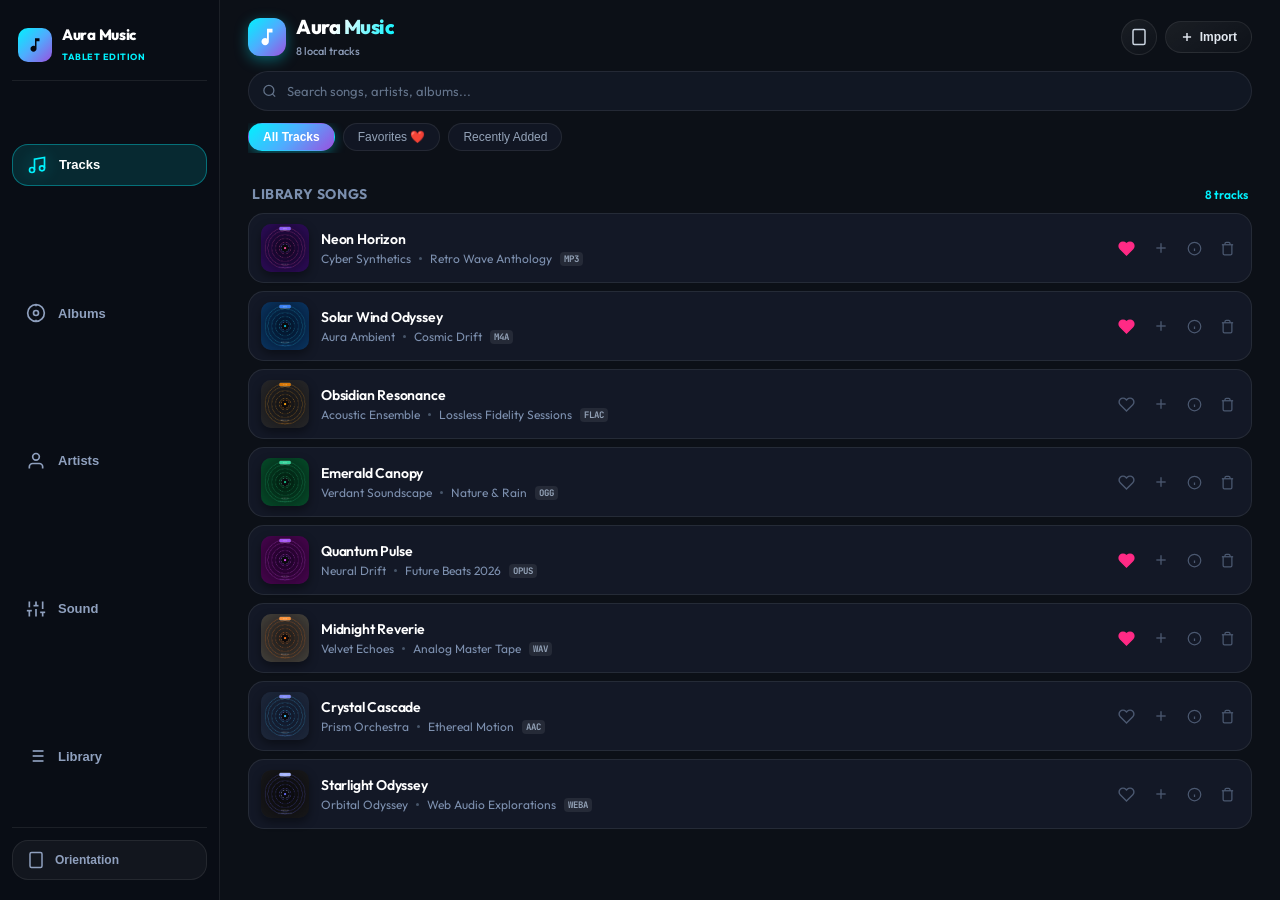
==== commit 9e71357c: "feat: add screen orientation controls and tablet layout support" ====
--- a/index.html
+++ b/index.html
@@ -41,13 +41,21 @@
             </div>
           </div>
 
-          <button class="import-trigger-btn" id="import-trigger-btn" title="Add MP3s">
-            <svg width="14" height="14" viewBox="0 0 24 24" fill="none" stroke="currentColor" stroke-width="2.5">
-              <line x1="12" y1="5" x2="12" y2="19"></line>
-              <line x1="5" y1="12" x2="19" y2="12"></line>
-            </svg>
-            <span>Import</span>
-          </button>
+          <div class="header-actions-group">
+            <button class="header-icon-btn" id="btn-open-orientation" title="Screen Orientation & Tablet Settings" aria-label="Orientation Settings">
+              <svg width="18" height="18" viewBox="0 0 24 24" fill="none" stroke="currentColor" stroke-width="2">
+                <rect x="4" y="2" width="16" height="20" rx="2" ry="2"/>
+                <line x1="12" y1="18" x2="12.01" y2="18"/>
+              </svg>
+            </button>
+            <button class="import-trigger-btn" id="import-trigger-btn" title="Add MP3s">
+              <svg width="14" height="14" viewBox="0 0 24 24" fill="none" stroke="currentColor" stroke-width="2.5">
+                <line x1="12" y1="5" x2="12" y2="19"></line>
+                <line x1="5" y1="12" x2="19" y2="12"></line>
+              </svg>
+              <span>Import</span>
+            </button>
+          </div>
         </div>
 
         <!-- Search Bar -->
@@ -279,28 +287,50 @@
         </div>
       </aside>
 
-      <!-- Bottom Tab Navigation Bar -->
-      <nav class="bottom-nav-bar">
-        <button class="nav-item-btn active" data-view="tracks">
-          <svg viewBox="0 0 24 24" fill="none"><path d="M9 18V5l12-2v13"/><circle cx="6" cy="18" r="3"/><circle cx="18" cy="16" r="3"/></svg>
-          <span>Tracks</span>
-        </button>
-        <button class="nav-item-btn" data-view="albums">
-          <svg viewBox="0 0 24 24" fill="none"><circle cx="12" cy="12" r="10"/><circle cx="12" cy="12" r="3"/><line x1="12" y1="2" x2="12" y2="4"/><line x1="12" y1="20" x2="12" y2="22"/></svg>
-          <span>Albums</span>
-        </button>
-        <button class="nav-item-btn" data-view="artists">
-          <svg viewBox="0 0 24 24" fill="none"><path d="M20 21v-2a4 4 0 0 0-4-4H8a4 4 0 0 0-4 4v2"/><circle cx="12" cy="7" r="4"/></svg>
-          <span>Artists</span>
-        </button>
-        <button class="nav-item-btn" data-view="eq">
-          <svg viewBox="0 0 24 24" fill="none"><line x1="4" y1="21" x2="4" y2="14"/><line x1="4" y1="10" x2="4" y2="3"/><line x1="12" y1="21" x2="12" y2="12"/><line x1="12" y1="8" x2="12" y2="3"/><line x1="20" y1="21" x2="20" y2="16"/><line x1="20" y1="12" x2="20" y2="3"/><line x1="1" y1="14" x2="7" y2="14"/><line x1="9" y1="8" x2="15" y2="8"/><line x1="17" y1="16" x2="23" y2="16"/></svg>
-          <span>Sound</span>
-        </button>
-        <button class="nav-item-btn" data-view="playlists">
-          <svg viewBox="0 0 24 24" fill="none"><line x1="8" y1="6" x2="21" y2="6"/><line x1="8" y1="12" x2="21" y2="12"/><line x1="8" y1="18" x2="21" y2="18"/><line x1="3" y1="6" x2="3.01" y2="6"/><line x1="3" y1="12" x2="3.01" y2="12"/><line x1="3" y1="18" x2="3.01" y2="18"/></svg>
-          <span>Library</span>
-        </button>
+      <!-- Bottom Tab / Tablet Side Navigation Bar -->
+      <nav class="bottom-nav-bar" id="app-nav-bar">
+        <div class="sidebar-brand-header">
+          <div class="sidebar-brand-icon">
+            <svg viewBox="0 0 24 24"><path d="M12 3v10.55c-.59-.34-1.27-.55-2-.55-2.21 0-4 1.79-4 4s1.79 4 4 4 4-1.79 4-4V7h4V3h-6z"/></svg>
+          </div>
+          <div class="sidebar-brand-text">
+            <h2>Aura Music</h2>
+            <span>Tablet Edition</span>
+          </div>
+        </div>
+
+        <div class="sidebar-nav-items">
+          <button class="nav-item-btn active" data-view="tracks">
+            <svg viewBox="0 0 24 24" fill="none"><path d="M9 18V5l12-2v13"/><circle cx="6" cy="18" r="3"/><circle cx="18" cy="16" r="3"/></svg>
+            <span>Tracks</span>
+          </button>
+          <button class="nav-item-btn" data-view="albums">
+            <svg viewBox="0 0 24 24" fill="none"><circle cx="12" cy="12" r="10"/><circle cx="12" cy="12" r="3"/><line x1="12" y1="2" x2="12" y2="4"/><line x1="12" y1="20" x2="12" y2="22"/></svg>
+            <span>Albums</span>
+          </button>
+          <button class="nav-item-btn" data-view="artists">
+            <svg viewBox="0 0 24 24" fill="none"><path d="M20 21v-2a4 4 0 0 0-4-4H8a4 4 0 0 0-4 4v2"/><circle cx="12" cy="7" r="4"/></svg>
+            <span>Artists</span>
+          </button>
+          <button class="nav-item-btn" data-view="eq">
+            <svg viewBox="0 0 24 24" fill="none"><line x1="4" y1="21" x2="4" y2="14"/><line x1="4" y1="10" x2="4" y2="3"/><line x1="12" y1="21" x2="12" y2="12"/><line x1="12" y1="8" x2="12" y2="3"/><line x1="20" y1="21" x2="20" y2="16"/><line x1="20" y1="12" x2="20" y2="3"/><line x1="1" y1="14" x2="7" y2="14"/><line x1="9" y1="8" x2="15" y2="8"/><line x1="17" y1="16" x2="23" y2="16"/></svg>
+            <span>Sound</span>
+          </button>
+          <button class="nav-item-btn" data-view="playlists">
+            <svg viewBox="0 0 24 24" fill="none"><line x1="8" y1="6" x2="21" y2="6"/><line x1="8" y1="12" x2="21" y2="12"/><line x1="8" y1="18" x2="21" y2="18"/><line x1="3" y1="6" x2="3.01" y2="6"/><line x1="3" y1="12" x2="3.01" y2="12"/><line x1="3" y1="18" x2="3.01" y2="18"/></svg>
+            <span>Library</span>
+          </button>
+        </div>
+
+        <div class="sidebar-bottom-actions">
+          <button class="sidebar-action-btn" id="sidebar-orient-btn" title="Screen Orientation & Tablet Settings" aria-label="Screen Orientation">
+            <svg width="18" height="18" viewBox="0 0 24 24" fill="none" stroke="currentColor" stroke-width="2">
+              <rect x="4" y="2" width="16" height="20" rx="2" ry="2"/>
+              <line x1="12" y1="18" x2="12.01" y2="18"/>
+            </svg>
+            <span>Orientation</span>
+          </button>
+        </div>
       </nav>
 
       <!-- Full-Screen Now Playing Sheet Modal -->
@@ -326,136 +356,142 @@
           </button>
         </div>
 
-        <!-- Center Display: Vinyl Record + Canvas Visualizer -->
-        <div class="player-art-visualizer-container">
-          <canvas class="visualizer-canvas-layer" id="visualizer-canvas" width="320" height="320"></canvas>
-          
-          <div class="vinyl-disc-wrapper" id="vinyl-disc-wrapper">
-            <div class="vinyl-grooves"></div>
-            <div class="vinyl-center-art">
-              <img id="vinyl-cover-img" src="assets/icon-192.png" alt="Cover">
-            </div>
-            <div class="vinyl-spindle-hole"></div>
-          </div>
-
-          <div class="skip-feedback-bubble" id="skip-feedback-bubble">
-            <span class="skip-feedback-icon" id="skip-feedback-icon">⟲</span>
-            <span class="skip-feedback-text" id="skip-feedback-text">10s</span>
-          </div>
-
-          <button class="visualizer-mode-toggle" id="viz-mode-toggle" title="Switch Visualizer Style">BARS</button>
-        </div>
-
-        <!-- Song Metadata Row -->
-        <div class="sheet-song-info">
-          <div class="sheet-title-col">
-            <h2 class="sheet-song-title" id="sheet-title">Song Title</h2>
-            <p class="sheet-song-artist" id="sheet-artist">Artist — Album</p>
-          </div>
-          <button class="sheet-fav-btn" id="sheet-fav-btn" title="Favorite">
-            <svg viewBox="0 0 24 24" fill="none" stroke="currentColor" stroke-width="2">
-              <path d="M20.84 4.61a5.5 5.5 0 0 0-7.78 0L12 5.67l-1.06-1.06a5.5 5.5 0 0 0-7.78 7.78l1.06 1.06L12 21.23l7.78-7.78 1.06-1.06a5.5 5.5 0 0 0 0-7.78z"></path>
-            </svg>
-          </button>
-        </div>
-
-        <!-- Scrubber -->
-        <div class="scrubber-container">
-          <div class="scrub-bar" id="scrub-bar">
-            <div class="scrub-progress" id="scrub-progress">
-              <div class="scrub-thumb"></div>
-            </div>
-          </div>
-          <div class="time-row">
-            <span id="time-current">0:00</span>
-            <div class="scrub-quick-nudges">
-              <button class="nudge-btn" id="nudge-back-10" title="Skip back 10 seconds" aria-label="Rewind 10 Seconds">⟲ 10s</button>
-            </div>
-            <span id="time-total">0:00</span>
-          </div>
-        </div>
-
-        <!-- Loop Mode Context Pill Indicator -->
-        <div class="loop-indicator-bar">
-          <button class="loop-badge-btn" id="sheet-loop-badge" title="Tap to select Loop Mode" aria-label="Loop Mode">
-            <span class="loop-badge-icon" id="sheet-loop-icon">🔁</span>
-            <span class="loop-badge-text" id="sheet-loop-text">Loop: Library Songs</span>
-            <span class="loop-badge-chevron">▾</span>
-          </button>
-        </div>
-
-        <!-- Main Controls -->
-        <div class="core-controls-row">
-          <button class="ctrl-btn" id="btn-shuffle" title="Shuffle" aria-label="Shuffle">
-            <svg width="20" height="20" viewBox="0 0 24 24" fill="none" stroke="currentColor" stroke-width="2">
-              <polyline points="16 3 21 3 21 8"></polyline>
-              <line x1="4" y1="20" x2="21" y2="3"></line>
-              <polyline points="21 16 21 21 16 21"></polyline>
-              <line x1="15" y1="15" x2="21" y2="21"></line>
-              <line x1="4" y1="4" x2="9" y2="9"></line>
-            </svg>
-          </button>
-
-          <button class="ctrl-btn" id="btn-prev" title="Previous Track" aria-label="Previous Track">
-            <svg width="24" height="24" viewBox="0 0 24 24" fill="none" stroke="currentColor" stroke-width="2">
-              <polygon points="19 20 9 12 19 4 19 20"></polygon>
-              <line x1="5" y1="19" x2="5" y2="5"></line>
-            </svg>
-          </button>
-
-          <button class="ctrl-btn ctrl-btn-seek" id="btn-seek-back" title="Rewind 10 Seconds" aria-label="Rewind 10 Seconds">
-            <svg width="28" height="28" viewBox="0 0 24 24" fill="none" stroke="currentColor" stroke-width="1.8" stroke-linecap="round" stroke-linejoin="round">
-              <path d="M1 4v6h6"></path>
-              <path d="M3.51 15a9 9 0 1 0 2.13-9.36L1 10"></path>
-              <text x="12" y="15" font-size="7" font-weight="800" font-family="-apple-system, BlinkMacSystemFont, 'Segoe UI', Roboto, sans-serif" text-anchor="middle" fill="currentColor" stroke="none">10</text>
-            </svg>
-          </button>
-
-          <button class="main-play-pause-btn" id="btn-main-play" title="Play/Pause" aria-label="Play or Pause">
-            <svg viewBox="0 0 24 24"><polygon points="5 3 19 12 5 21 5 3"></polygon></svg>
-          </button>
-
-          <button class="ctrl-btn ctrl-btn-seek" id="btn-seek-fwd" title="Fast Forward 10 Seconds" aria-label="Fast Forward 10 Seconds">
-            <svg width="28" height="28" viewBox="0 0 24 24" fill="none" stroke="currentColor" stroke-width="1.8" stroke-linecap="round" stroke-linejoin="round">
-              <path d="M23 4v6h-6"></path>
-              <path d="M20.49 15a9 9 0 1 1-2.12-9.36L23 10"></path>
-              <text x="12" y="15" font-size="7" font-weight="800" font-family="-apple-system, BlinkMacSystemFont, 'Segoe UI', Roboto, sans-serif" text-anchor="middle" fill="currentColor" stroke="none">10</text>
-            </svg>
-          </button>
-
-          <button class="ctrl-btn" id="btn-next" title="Next Track" aria-label="Next Track">
-            <svg width="24" height="24" viewBox="0 0 24 24" fill="none" stroke="currentColor" stroke-width="2">
-              <polygon points="5 4 15 12 5 20 5 4"></polygon>
-              <line x1="19" y1="5" x2="19" y2="19"></line>
-            </svg>
-          </button>
-
-          <button class="ctrl-btn active" id="btn-repeat" title="Repeat Mode" aria-label="Repeat Mode">
-            <svg width="20" height="20" viewBox="0 0 24 24" fill="none" stroke="currentColor" stroke-width="2">
-              <polyline points="17 1 21 5 17 9"></polyline>
-              <path d="M3 11V9a4 4 0 0 1 4-4h14"></path>
-              <polyline points="7 23 3 19 7 15"></polyline>
-              <path d="M21 13v2a4 4 0 0 1-4 4H3"></path>
-            </svg>
-          </button>
-        </div>
-
-        <!-- Secondary Actions (Speed, Sleep Timer, Track Metadata) -->
-        <div class="secondary-actions-bar">
-          <button class="sec-action-btn" id="btn-speed" title="Playback Speed">
-            <svg viewBox="0 0 24 24" fill="none"><circle cx="12" cy="12" r="10"/><polyline points="12 6 12 12 14 14"/></svg>
-            <span>1.0x</span>
-          </button>
-
-          <button class="sec-action-btn" id="btn-timer" title="Sleep Timer">
-            <svg viewBox="0 0 24 24" fill="none"><path d="M21 12.79A9 9 0 1 1 11.21 3 7 7 0 0 0 21 12.79z"/></svg>
-            <span>Timer</span>
-          </button>
-
-          <button class="sec-action-btn" id="btn-info" title="Track ID3 Tags">
-            <svg viewBox="0 0 24 24" fill="none"><circle cx="12" cy="12" r="10"/><line x1="12" y1="16" x2="12" y2="12"/><line x1="12" y1="8" x2="12.01" y2="8"/></svg>
-            <span>Details</span>
-          </button>
+        <div class="sheet-main-body">
+          <div class="sheet-left-pane">
+            <!-- Center Display: Vinyl Record + Canvas Visualizer -->
+            <div class="player-art-visualizer-container">
+              <canvas class="visualizer-canvas-layer" id="visualizer-canvas" width="320" height="320"></canvas>
+              
+              <div class="vinyl-disc-wrapper" id="vinyl-disc-wrapper">
+                <div class="vinyl-grooves"></div>
+                <div class="vinyl-center-art">
+                  <img id="vinyl-cover-img" src="assets/icon-192.png" alt="Cover">
+                </div>
+                <div class="vinyl-spindle-hole"></div>
+              </div>
+
+              <div class="skip-feedback-bubble" id="skip-feedback-bubble">
+                <span class="skip-feedback-icon" id="skip-feedback-icon">⟲</span>
+                <span class="skip-feedback-text" id="skip-feedback-text">10s</span>
+              </div>
+
+              <button class="visualizer-mode-toggle" id="viz-mode-toggle" title="Switch Visualizer Style">BARS</button>
+            </div>
+          </div>
+
+          <div class="sheet-right-pane">
+            <!-- Song Metadata Row -->
+            <div class="sheet-song-info">
+              <div class="sheet-title-col">
+                <h2 class="sheet-song-title" id="sheet-title">Song Title</h2>
+                <p class="sheet-song-artist" id="sheet-artist">Artist — Album</p>
+              </div>
+              <button class="sheet-fav-btn" id="sheet-fav-btn" title="Favorite">
+                <svg viewBox="0 0 24 24" fill="none" stroke="currentColor" stroke-width="2">
+                  <path d="M20.84 4.61a5.5 5.5 0 0 0-7.78 0L12 5.67l-1.06-1.06a5.5 5.5 0 0 0-7.78 7.78l1.06 1.06L12 21.23l7.78-7.78 1.06-1.06a5.5 5.5 0 0 0 0-7.78z"></path>
+                </svg>
+              </button>
+            </div>
+
+            <!-- Scrubber -->
+            <div class="scrubber-container">
+              <div class="scrub-bar" id="scrub-bar">
+                <div class="scrub-progress" id="scrub-progress">
+                  <div class="scrub-thumb"></div>
+                </div>
+              </div>
+              <div class="time-row">
+                <span id="time-current">0:00</span>
+                <div class="scrub-quick-nudges">
+                  <button class="nudge-btn" id="nudge-back-10" title="Skip back 10 seconds" aria-label="Rewind 10 Seconds">⟲ 10s</button>
+                </div>
+                <span id="time-total">0:00</span>
+              </div>
+            </div>
+
+            <!-- Loop Mode Context Pill Indicator -->
+            <div class="loop-indicator-bar">
+              <button class="loop-badge-btn" id="sheet-loop-badge" title="Tap to select Loop Mode" aria-label="Loop Mode">
+                <span class="loop-badge-icon" id="sheet-loop-icon">🔁</span>
+                <span class="loop-badge-text" id="sheet-loop-text">Loop: Library Songs</span>
+                <span class="loop-badge-chevron">▾</span>
+              </button>
+            </div>
+
+            <!-- Main Controls -->
+            <div class="core-controls-row">
+              <button class="ctrl-btn" id="btn-shuffle" title="Shuffle" aria-label="Shuffle">
+                <svg width="20" height="20" viewBox="0 0 24 24" fill="none" stroke="currentColor" stroke-width="2">
+                  <polyline points="16 3 21 3 21 8"></polyline>
+                  <line x1="4" y1="20" x2="21" y2="3"></line>
+                  <polyline points="21 16 21 21 16 21"></polyline>
+                  <line x1="15" y1="15" x2="21" y2="21"></line>
+                  <line x1="4" y1="4" x2="9" y2="9"></line>
+                </svg>
+              </button>
+
+              <button class="ctrl-btn" id="btn-prev" title="Previous Track" aria-label="Previous Track">
+                <svg width="24" height="24" viewBox="0 0 24 24" fill="none" stroke="currentColor" stroke-width="2">
+                  <polygon points="19 20 9 12 19 4 19 20"></polygon>
+                  <line x1="5" y1="19" x2="5" y2="5"></line>
+                </svg>
+              </button>
+
+              <button class="ctrl-btn ctrl-btn-seek" id="btn-seek-back" title="Rewind 10 Seconds" aria-label="Rewind 10 Seconds">
+                <svg width="28" height="28" viewBox="0 0 24 24" fill="none" stroke="currentColor" stroke-width="1.8" stroke-linecap="round" stroke-linejoin="round">
+                  <path d="M1 4v6h6"></path>
+                  <path d="M3.51 15a9 9 0 1 0 2.13-9.36L1 10"></path>
+                  <text x="12" y="15" font-size="7" font-weight="800" font-family="-apple-system, BlinkMacSystemFont, 'Segoe UI', Roboto, sans-serif" text-anchor="middle" fill="currentColor" stroke="none">10</text>
+                </svg>
+              </button>
+
+              <button class="main-play-pause-btn" id="btn-main-play" title="Play/Pause" aria-label="Play or Pause">
+                <svg viewBox="0 0 24 24"><polygon points="5 3 19 12 5 21 5 3"></polygon></svg>
+              </button>
+
+              <button class="ctrl-btn ctrl-btn-seek" id="btn-seek-fwd" title="Fast Forward 10 Seconds" aria-label="Fast Forward 10 Seconds">
+                <svg width="28" height="28" viewBox="0 0 24 24" fill="none" stroke="currentColor" stroke-width="1.8" stroke-linecap="round" stroke-linejoin="round">
+                  <path d="M23 4v6h-6"></path>
+                  <path d="M20.49 15a9 9 0 1 1-2.12-9.36L23 10"></path>
+                  <text x="12" y="15" font-size="7" font-weight="800" font-family="-apple-system, BlinkMacSystemFont, 'Segoe UI', Roboto, sans-serif" text-anchor="middle" fill="currentColor" stroke="none">10</text>
+                </svg>
+              </button>
+
+              <button class="ctrl-btn" id="btn-next" title="Next Track" aria-label="Next Track">
+                <svg width="24" height="24" viewBox="0 0 24 24" fill="none" stroke="currentColor" stroke-width="2">
+                  <polygon points="5 4 15 12 5 20 5 4"></polygon>
+                  <line x1="19" y1="5" x2="19" y2="19"></line>
+                </svg>
+              </button>
+
+              <button class="ctrl-btn active" id="btn-repeat" title="Repeat Mode" aria-label="Repeat Mode">
+                <svg width="20" height="20" viewBox="0 0 24 24" fill="none" stroke="currentColor" stroke-width="2">
+                  <polyline points="17 1 21 5 17 9"></polyline>
+                  <path d="M3 11V9a4 4 0 0 1 4-4h14"></path>
+                  <polyline points="7 23 3 19 7 15"></polyline>
+                  <path d="M21 13v2a4 4 0 0 1-4 4H3"></path>
+                </svg>
+              </button>
+            </div>
+
+            <!-- Secondary Actions (Speed, Sleep Timer, Track Metadata) -->
+            <div class="secondary-actions-bar">
+              <button class="sec-action-btn" id="btn-speed" title="Playback Speed">
+                <svg viewBox="0 0 24 24" fill="none"><circle cx="12" cy="12" r="10"/><polyline points="12 6 12 12 14 14"/></svg>
+                <span>1.0x</span>
+              </button>
+
+              <button class="sec-action-btn" id="btn-timer" title="Sleep Timer">
+                <svg viewBox="0 0 24 24" fill="none"><path d="M21 12.79A9 9 0 1 1 11.21 3 7 7 0 0 0 21 12.79z"/></svg>
+                <span>Timer</span>
+              </button>
+
+              <button class="sec-action-btn" id="btn-info" title="Track ID3 Tags">
+                <svg viewBox="0 0 24 24" fill="none"><circle cx="12" cy="12" r="10"/><line x1="12" y1="16" x2="12" y2="12"/><line x1="12" y1="8" x2="12.01" y2="8"/></svg>
+                <span>Details</span>
+              </button>
+            </div>
+          </div>
         </div>
 
       </div>
@@ -887,6 +923,66 @@
             <div class="diag-log-container" id="diag-log-container"></div>
           </div>
 
+        </div>
+      </div>
+
+      <!-- Screen Orientation & Tablet Settings Modal -->
+      <div class="modal-overlay" id="orientation-modal" role="dialog" aria-modal="true">
+        <div class="modal-card-bottom orientation-modal-card">
+          <div class="modal-header-row">
+            <div>
+              <h3>Screen Orientation</h3>
+              <p class="modal-subtitle">Set portrait or landscape & locking mode</p>
+            </div>
+            <button class="modal-close-btn" id="orientation-modal-close">&times;</button>
+          </div>
+
+          <div class="orientation-options-grid">
+            <button class="orientation-card active" id="opt-orient-portrait" data-mode="portrait">
+              <div class="orientation-card-icon">
+                <svg width="28" height="28" viewBox="0 0 24 24" fill="none" stroke="currentColor" stroke-width="2">
+                  <rect x="5" y="2" width="14" height="20" rx="2" ry="2"/>
+                  <line x1="12" y1="18" x2="12.01" y2="18"/>
+                </svg>
+              </div>
+              <div class="orientation-card-label">Portrait</div>
+              <div class="orientation-card-badge">Default</div>
+            </button>
+
+            <button class="orientation-card" id="opt-orient-landscape" data-mode="landscape">
+              <div class="orientation-card-icon">
+                <svg width="28" height="28" viewBox="0 0 24 24" fill="none" stroke="currentColor" stroke-width="2">
+                  <rect x="2" y="5" width="20" height="14" rx="2" ry="2"/>
+                  <line x1="18" y1="12" x2="18.01" y2="12"/>
+                </svg>
+              </div>
+              <div class="orientation-card-label">Landscape</div>
+              <div class="orientation-card-badge">Expanded</div>
+            </button>
+          </div>
+
+          <div class="orientation-lock-card">
+            <div class="orientation-lock-info">
+              <div class="orientation-lock-title">
+                <svg width="18" height="18" viewBox="0 0 24 24" fill="none" stroke="currentColor" stroke-width="2">
+                  <rect x="3" y="11" width="18" height="11" rx="2" ry="2"/>
+                  <path d="M7 11V7a5 5 0 0 1 10 0v4"/>
+                </svg>
+                <span>Lock Orientation</span>
+              </div>
+              <div class="orientation-lock-desc" id="orient-lock-desc">
+                When locked, the app stays in the selected orientation regardless of device tilt.
+              </div>
+            </div>
+            <label class="orient-toggle-switch">
+              <input type="checkbox" id="orient-lock-checkbox" checked>
+              <span class="orient-slider"></span>
+            </label>
+          </div>
+
+          <div class="orientation-status-footer" id="orient-status-summary">
+            Current: <span class="orient-highlight">Portrait (Locked)</span>
+          </div>
         </div>
       </div>
 
--- a/style.css
+++ b/style.css
@@ -2941,3 +2941,478 @@
   margin-top: 2px;
 }
 
+/* ==========================================================================
+   Header Orientation Button & Action Group
+   ========================================================================== */
+.header-actions-group {
+  display: flex;
+  align-items: center;
+  gap: 8px;
+}
+
+.header-icon-btn {
+  background: var(--card-gradient);
+  border: 1px solid var(--border-subtle);
+  color: #cbd5e1;
+  width: 36px;
+  height: 36px;
+  border-radius: var(--radius-full);
+  display: flex;
+  align-items: center;
+  justify-content: center;
+  cursor: pointer;
+  transition: all var(--transition-fast);
+}
+
+.header-icon-btn:hover {
+  border-color: var(--cyan-bright);
+  color: var(--cyan-bright);
+  box-shadow: 0 0 12px var(--cyan-glow);
+  transform: translateY(-1px);
+}
+
+/* Default Mobile Bottom Nav Bar Structure */
+.sidebar-brand-header,
+.sidebar-bottom-actions {
+  display: none;
+}
+
+.sidebar-nav-items {
+  display: flex;
+  width: 100%;
+  justify-content: space-around;
+  align-items: center;
+}
+
+/* Default Player Sheet Internal Panes */
+.sheet-main-body {
+  display: flex;
+  flex-direction: column;
+  flex: 1;
+}
+
+.sheet-left-pane,
+.sheet-right-pane {
+  display: flex;
+  flex-direction: column;
+  width: 100%;
+}
+
+/* ==========================================================================
+   Screen Orientation & Tablet Settings Modal
+   ========================================================================== */
+.orientation-modal-card {
+  max-width: 440px;
+  margin: 0 auto;
+}
+
+.modal-subtitle {
+  font-size: 11px;
+  color: #8fa0be;
+  margin-top: 2px;
+}
+
+.orientation-options-grid {
+  display: grid;
+  grid-template-columns: 1fr 1fr;
+  gap: 12px;
+  margin: 16px 0;
+}
+
+.orientation-card {
+  background: rgba(255, 255, 255, 0.04);
+  border: 1.5px solid var(--border-subtle);
+  border-radius: var(--radius-md);
+  padding: 16px 12px;
+  display: flex;
+  flex-direction: column;
+  align-items: center;
+  gap: 8px;
+  cursor: pointer;
+  transition: all var(--transition-fast);
+  color: #94a3b8;
+  position: relative;
+}
+
+.orientation-card:hover {
+  background: rgba(255, 255, 255, 0.07);
+  border-color: rgba(0, 242, 254, 0.3);
+  color: #e2e8f0;
+}
+
+.orientation-card.active {
+  background: rgba(0, 242, 254, 0.08);
+  border-color: var(--cyan-bright);
+  color: #fff;
+  box-shadow: 0 0 18px var(--cyan-glow);
+}
+
+.orientation-card-icon {
+  display: flex;
+  align-items: center;
+  justify-content: center;
+  width: 44px;
+  height: 44px;
+  border-radius: 12px;
+  background: rgba(255, 255, 255, 0.05);
+  color: inherit;
+}
+
+.orientation-card.active .orientation-card-icon {
+  background: rgba(0, 242, 254, 0.15);
+  color: var(--cyan-bright);
+}
+
+.orientation-card-label {
+  font-size: 13px;
+  font-weight: 700;
+  letter-spacing: -0.2px;
+}
+
+.orientation-card-badge {
+  font-size: 9px;
+  font-weight: 700;
+  text-transform: uppercase;
+  letter-spacing: 0.5px;
+  padding: 2px 6px;
+  border-radius: 4px;
+  background: rgba(255, 255, 255, 0.06);
+  color: #64748b;
+}
+
+.orientation-card.active .orientation-card-badge {
+  background: rgba(0, 242, 254, 0.2);
+  color: var(--cyan-bright);
+}
+
+.orientation-lock-card {
+  display: flex;
+  align-items: center;
+  justify-content: space-between;
+  gap: 14px;
+  padding: 14px 16px;
+  background: rgba(255, 255, 255, 0.03);
+  border: 1px solid var(--border-subtle);
+  border-radius: var(--radius-md);
+  margin-bottom: 16px;
+}
+
+.orientation-lock-info {
+  display: flex;
+  flex-direction: column;
+  gap: 4px;
+  flex: 1;
+}
+
+.orientation-lock-title {
+  display: flex;
+  align-items: center;
+  gap: 8px;
+  font-size: 13px;
+  font-weight: 700;
+  color: #f1f5f9;
+}
+
+.orientation-lock-title svg {
+  color: var(--cyan-bright);
+}
+
+.orientation-lock-desc {
+  font-size: 11px;
+  color: #8fa0be;
+  line-height: 1.35;
+}
+
+/* Custom Cyber Toggle Switch */
+.orient-toggle-switch {
+  position: relative;
+  display: inline-block;
+  width: 48px;
+  height: 26px;
+  flex-shrink: 0;
+  cursor: pointer;
+}
+
+.orient-toggle-switch input {
+  opacity: 0;
+  width: 0;
+  height: 0;
+}
+
+.orient-slider {
+  position: absolute;
+  top: 0; left: 0; right: 0; bottom: 0;
+  background-color: rgba(255, 255, 255, 0.15);
+  border-radius: 26px;
+  transition: all var(--transition-fast);
+  border: 1px solid rgba(255, 255, 255, 0.1);
+}
+
+.orient-slider::before {
+  position: absolute;
+  content: "";
+  height: 20px;
+  width: 20px;
+  left: 3px;
+  bottom: 2px;
+  background-color: #ffffff;
+  border-radius: 50%;
+  transition: all var(--transition-fast);
+  box-shadow: 0 2px 6px rgba(0, 0, 0, 0.4);
+}
+
+.orient-toggle-switch input:checked + .orient-slider {
+  background-color: var(--cyan-bright);
+  box-shadow: 0 0 12px var(--cyan-glow);
+}
+
+.orient-toggle-switch input:checked + .orient-slider::before {
+  transform: translateX(20px);
+  background-color: #080d1a;
+}
+
+.orientation-status-footer {
+  text-align: center;
+  font-size: 11px;
+  color: #64748b;
+  padding-top: 4px;
+}
+
+.orientation-status-footer .orient-highlight {
+  color: var(--cyan-bright);
+  font-weight: 700;
+}
+
+/* ==========================================================================
+   Tablet & Landscape Expanded Layout Redesign
+   ========================================================================== */
+@media (min-width: 768px), (orientation: landscape) and (min-width: 560px), (min-aspect-ratio: 4/3) and (min-width: 600px) {
+  :root {
+    --sidebar-width: 220px;
+  }
+
+  body:not(.force-phone-layout) .mobile-shell {
+    display: grid;
+    grid-template-columns: var(--sidebar-width) 1fr;
+    grid-template-rows: auto 1fr;
+    grid-template-areas:
+      "sidebar header"
+      "sidebar content";
+    height: 100vh;
+    height: 100dvh;
+    overflow: hidden;
+  }
+
+  body:not(.force-phone-layout) .app-header {
+    grid-area: header;
+    padding: max(14px, env(safe-area-inset-top, 14px)) 28px 12px 28px;
+  }
+
+  body:not(.force-phone-layout) .app-content {
+    grid-area: content;
+    padding: 6px 28px calc(var(--mini-player-height) + env(safe-area-inset-bottom, 0px) + 28px) 28px;
+  }
+
+  /* Left Sidebar Navigation Rail */
+  body:not(.force-phone-layout) #app-nav-bar.bottom-nav-bar {
+    grid-area: sidebar;
+    position: relative;
+    top: 0;
+    left: 0;
+    right: auto;
+    bottom: auto;
+    width: var(--sidebar-width);
+    height: 100%;
+    border-top: none;
+    border-right: 1px solid var(--border-subtle);
+    background: rgba(10, 14, 22, 0.98);
+    backdrop-filter: blur(28px);
+    display: flex;
+    flex-direction: column;
+    justify-content: space-between;
+    align-items: stretch;
+    padding: max(20px, env(safe-area-inset-top, 20px)) 12px max(20px, env(safe-area-inset-bottom, 20px)) 12px;
+    z-index: 55;
+  }
+
+  body:not(.force-phone-layout) .sidebar-brand-header {
+    display: flex;
+    align-items: center;
+    gap: 10px;
+    padding: 6px 6px 16px 6px;
+    border-bottom: 1px solid var(--border-subtle);
+    margin-bottom: 12px;
+  }
+
+  body:not(.force-phone-layout) .sidebar-brand-icon {
+    width: 34px;
+    height: 34px;
+    border-radius: 10px;
+    background: var(--accent-gradient);
+    display: flex;
+    align-items: center;
+    justify-content: center;
+    flex-shrink: 0;
+  }
+
+  body:not(.force-phone-layout) .sidebar-brand-icon svg {
+    width: 18px;
+    height: 18px;
+    fill: #050811;
+  }
+
+  body:not(.force-phone-layout) .sidebar-brand-text h2 {
+    font-size: 15px;
+    font-weight: 800;
+    letter-spacing: -0.3px;
+    color: #fff;
+    line-height: 1.2;
+  }
+
+  body:not(.force-phone-layout) .sidebar-brand-text span {
+    font-size: 9px;
+    font-weight: 700;
+    color: var(--cyan-bright);
+    letter-spacing: 0.5px;
+    text-transform: uppercase;
+  }
+
+  body:not(.force-phone-layout) .sidebar-nav-items {
+    display: flex;
+    flex-direction: column;
+    gap: 6px;
+    flex: 1;
+  }
+
+  body:not(.force-phone-layout) .nav-item-btn {
+    flex-direction: row;
+    gap: 12px;
+    padding: 10px 14px;
+    font-size: 13px;
+    font-weight: 600;
+    border-radius: var(--radius-md);
+    justify-content: flex-start;
+    width: 100%;
+    color: #8fa0be;
+  }
+
+  body:not(.force-phone-layout) .nav-item-btn svg {
+    width: 20px;
+    height: 20px;
+  }
+
+  body:not(.force-phone-layout) .nav-item-btn.active {
+    background: rgba(0, 242, 254, 0.12);
+    color: #fff;
+    border: 1px solid rgba(0, 242, 254, 0.35);
+  }
+
+  body:not(.force-phone-layout) .sidebar-bottom-actions {
+    display: block;
+    padding-top: 12px;
+    border-top: 1px solid var(--border-subtle);
+  }
+
+  body:not(.force-phone-layout) .sidebar-action-btn {
+    background: rgba(255, 255, 255, 0.04);
+    border: 1px solid var(--border-subtle);
+    color: #8fa0be;
+    display: flex;
+    align-items: center;
+    gap: 10px;
+    width: 100%;
+    padding: 10px 14px;
+    border-radius: var(--radius-md);
+    font-size: 12px;
+    font-weight: 600;
+    cursor: pointer;
+    transition: all var(--transition-fast);
+  }
+
+  body:not(.force-phone-layout) .sidebar-action-btn:hover {
+    background: rgba(255, 255, 255, 0.08);
+    color: var(--cyan-bright);
+    border-color: rgba(0, 242, 254, 0.3);
+  }
+
+  /* Docked Mini Player Adjusted for Sidebar Offset */
+  body:not(.force-phone-layout) .mini-player-container {
+    left: calc(var(--sidebar-width) + 20px);
+    right: 20px;
+    bottom: max(12px, env(safe-area-inset-bottom, 12px));
+    max-width: 900px;
+  }
+
+  /* Responsive Multi-column Grid Views */
+  body:not(.force-phone-layout) .albums-grid {
+    grid-template-columns: repeat(auto-fill, minmax(170px, 1fr));
+    gap: 18px;
+  }
+
+  body:not(.force-phone-layout) .artists-list {
+    display: grid;
+    grid-template-columns: repeat(auto-fill, minmax(240px, 1fr));
+    gap: 12px;
+  }
+
+  body:not(.force-phone-layout) .playlists-list {
+    display: grid;
+    grid-template-columns: repeat(auto-fill, minmax(260px, 1fr));
+    gap: 14px;
+  }
+
+  /* Split-Screen Full-Player Sheet Modal */
+  body:not(.force-phone-layout) .player-sheet-modal {
+    padding: max(20px, env(safe-area-inset-top, 20px)) 36px max(24px, env(safe-area-inset-bottom, 24px)) 36px;
+    overflow-y: auto;
+  }
+
+  body:not(.force-phone-layout) .sheet-top-nav {
+    max-width: 1000px;
+    margin: 0 auto 12px auto;
+    width: 100%;
+  }
+
+  body:not(.force-phone-layout) .sheet-main-body {
+    display: grid;
+    grid-template-columns: minmax(300px, 400px) minmax(320px, 1fr);
+    gap: 36px;
+    align-items: center;
+    max-width: 1000px;
+    margin: auto;
+    width: 100%;
+  }
+
+  body:not(.force-phone-layout) .sheet-left-pane {
+    display: flex;
+    flex-direction: column;
+    align-items: center;
+    justify-content: center;
+  }
+
+  body:not(.force-phone-layout) .player-art-visualizer-container {
+    margin: 0 auto;
+  }
+
+  body:not(.force-phone-layout) .sheet-right-pane {
+    display: flex;
+    flex-direction: column;
+    justify-content: center;
+    gap: 12px;
+    padding: 6px 0;
+  }
+
+  body:not(.force-phone-layout) .sheet-song-info {
+    margin-top: 0;
+  }
+
+  body:not(.force-phone-layout) .scrubber-container {
+    margin: 4px 0;
+  }
+
+  body:not(.force-phone-layout) .core-controls-row {
+    margin: 10px 0;
+  }
+}
+
+
